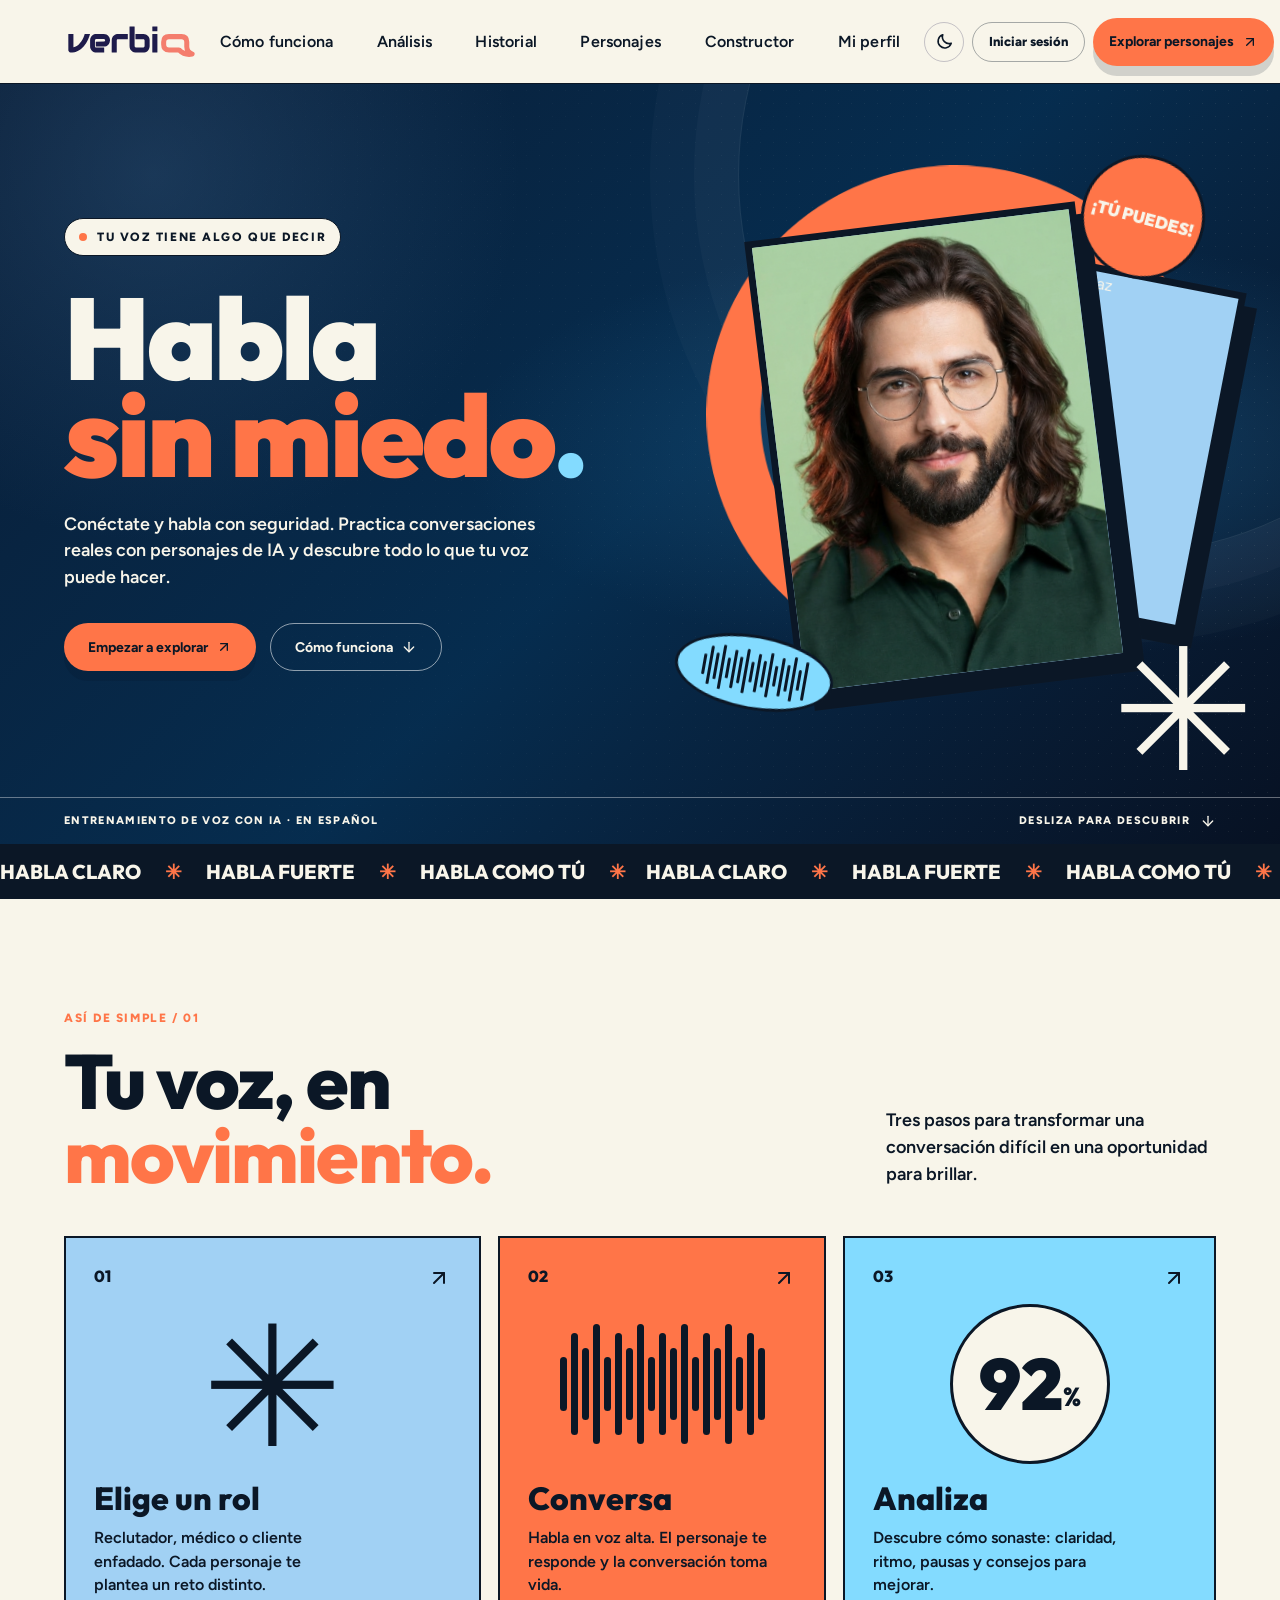
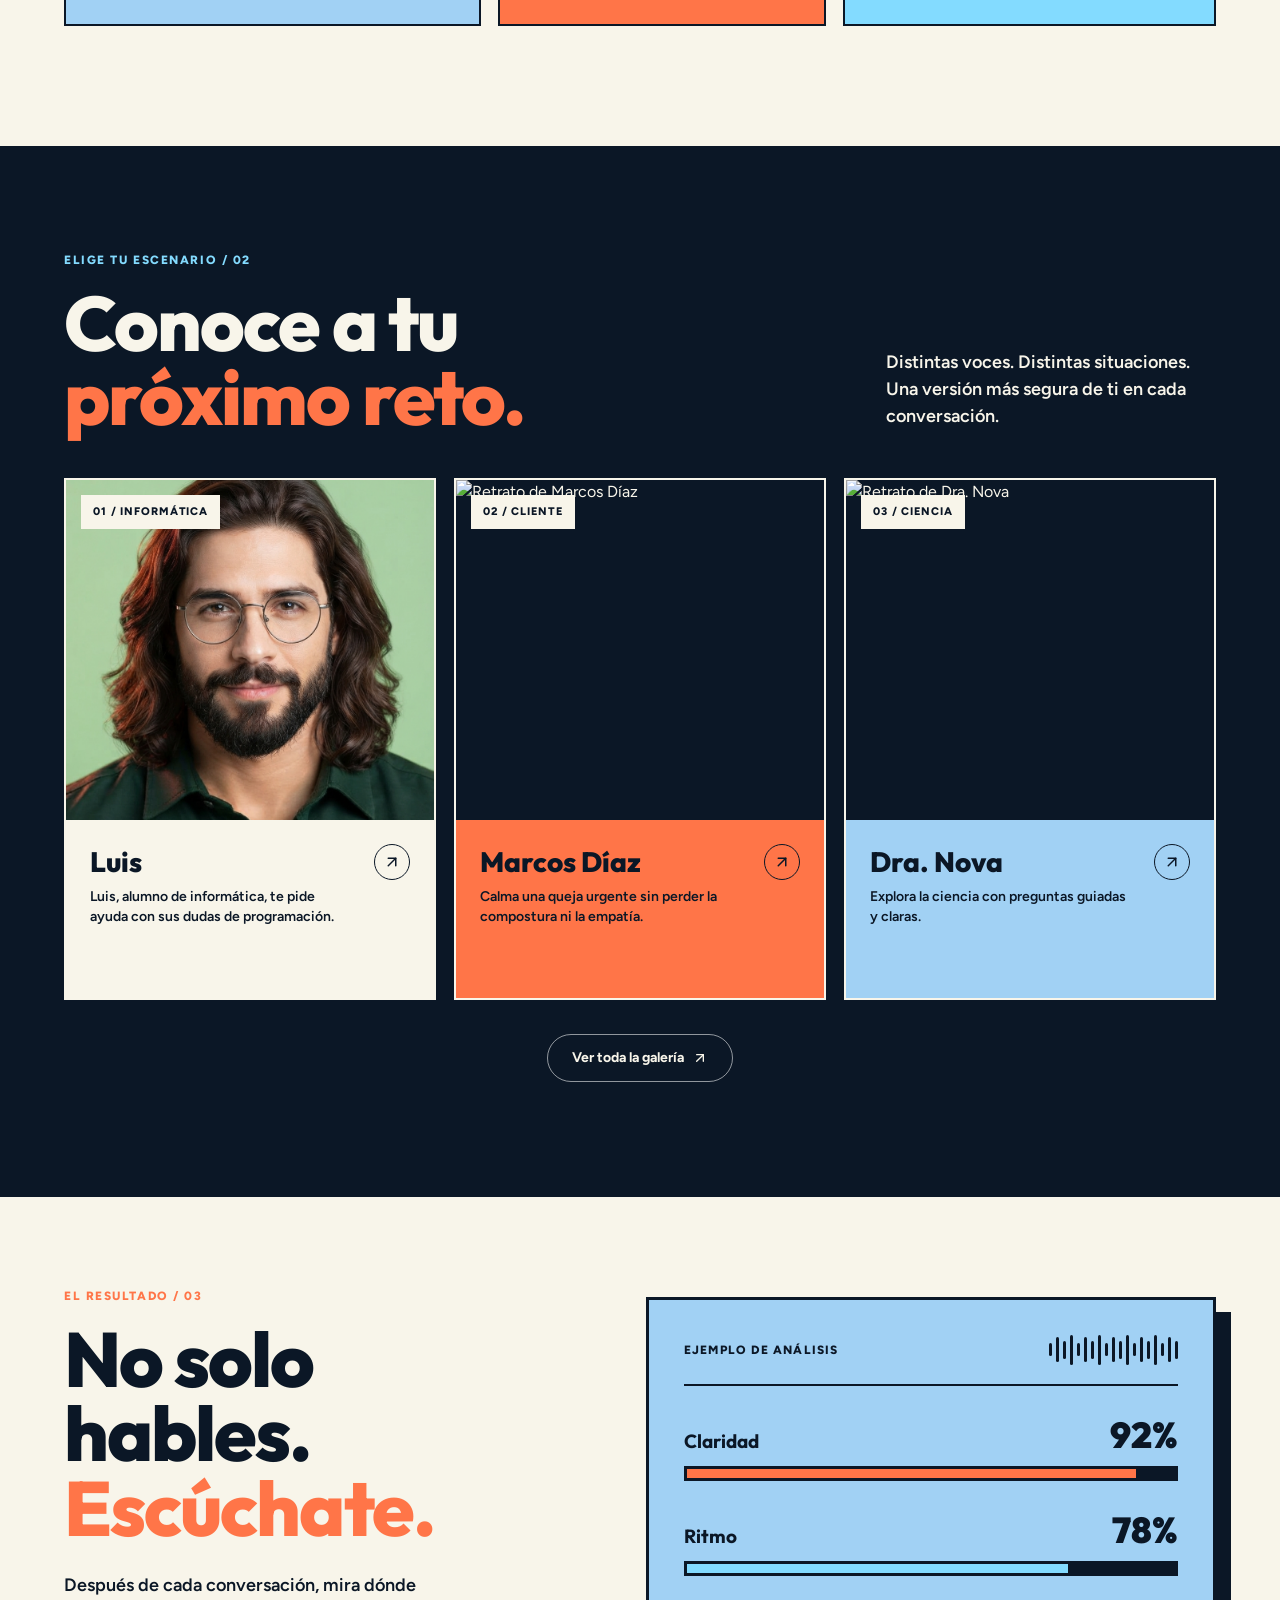
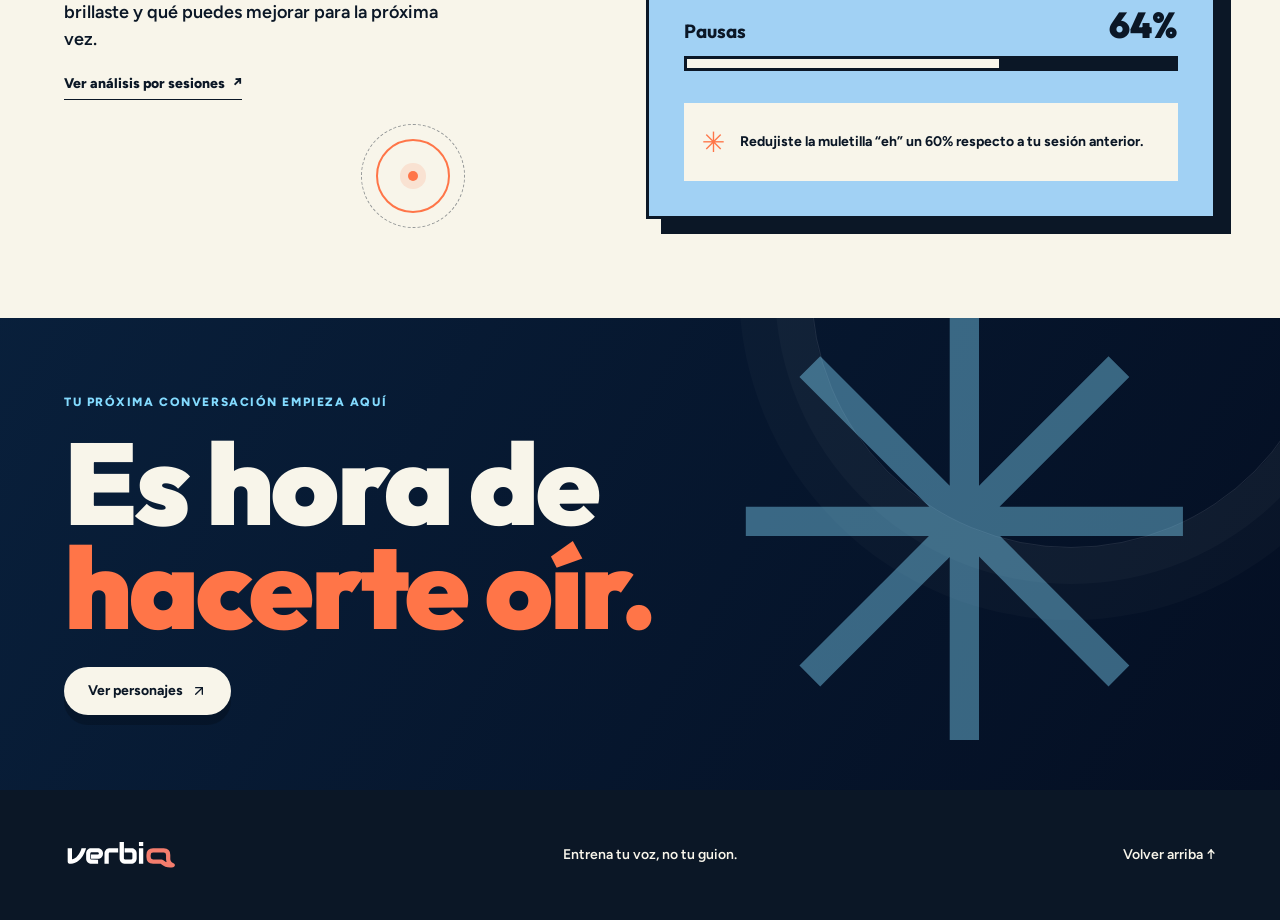
==== index.html @ a47bd015 "Add files via upload" ====
<!DOCTYPE html>
<html lang="es">
<head>
  <meta charset="UTF-8" />
  <meta name="viewport" content="width=device-width, initial-scale=1.0" />
  <title>VerbIA — Entrena tu voz con confianza</title>
  <meta name="description" content="Practica conversaciones con personajes de IA en español y descubre cómo mejorar tu claridad, ritmo y pausas." />
  <meta property="og:title" content="VerbIA — Entrena tu voz con confianza" />
  <meta property="og:description" content="Practica conversaciones con personajes de IA en español y descubre cómo mejorar tu claridad, ritmo y pausas." />
  <meta property="og:type" content="website" />
  <meta name="twitter:card" content="summary_large_image" />

  <link rel="preconnect" href="https://fonts.googleapis.com" />
  <link rel="preconnect" href="https://fonts.gstatic.com" crossorigin />
  <link href="https://fonts.googleapis.com/css2?family=Outfit:wght@700;800;900&family=Figtree:wght@400;600;700;800&display=swap" rel="stylesheet" />
  <link rel="stylesheet" href="css/verbia.css" />
  <link rel="stylesheet" href="css/theme.css" />
  <link rel="stylesheet" href="css/home-auth.css" />
  <script src="js/navigation.js" defer></script>
  <script src="js/theme.js" defer></script>
  <script src="js/home-auth.js" defer></script>
</head>
<body>
  <div class="site-shell">
    <!-- casilla del menú móvil: debe ir antes de la cabecera -->
    <input type="checkbox" id="nav-toggle" class="nav-toggle" aria-controls="site-nav" aria-expanded="false" />

    <header class="site-header">
      <a class="wordmark" href="#inicio" aria-label="Verbai, ir al inicio">
        <img class="brand-logo" src="static/img/verbai-logo-final.svg" alt="Verbai" />
      </a>

      <nav class="site-nav" id="site-nav" aria-label="Navegación principal">
        <a href="#flujo">Cómo funciona</a>
        <a href="analisis.html">Análisis</a>
        <a href="historial.html">Historial</a>
        <a href="personajes.html">Personajes</a>
        <a href="constructor.html">Constructor</a>
        <a href="perfil.html">Mi perfil</a>
      </nav>

      <div class="header-actions">
        <button class="theme-toggle" type="button" data-theme-toggle aria-label="Activar modo oscuro" title="Activar modo oscuro">
          <svg viewBox="0 0 24 24" fill="none" stroke="currentColor" stroke-width="2" stroke-linecap="round" stroke-linejoin="round" aria-hidden="true"><path d="M20.5 14.2A8.5 8.5 0 0 1 9.8 3.5 8.5 8.5 0 1 0 20.5 14.2Z" /></svg>
        </button>
        <a class="home-account-link" href="/login" data-home-account>Iniciar sesión</a>
        <a class="btn btn-solid header-cta" href="personajes.html">Explorar personajes
          <svg viewBox="0 0 24 24" fill="none" stroke="currentColor" stroke-width="2" stroke-linecap="round" stroke-linejoin="round" aria-hidden="true"><path d="M7 7h10v10" /><path d="M7 17 17 7" /></svg>
        </a>
        <label class="icon-button" for="nav-toggle" aria-label="Abrir o cerrar el menú">
          <svg class="icon-menu" viewBox="0 0 24 24" fill="none" stroke="currentColor" stroke-width="2" stroke-linecap="round" aria-hidden="true"><path d="M4 6h16" /><path d="M4 12h16" /><path d="M4 18h16" /></svg>
          <svg class="icon-x" viewBox="0 0 24 24" fill="none" stroke="currentColor" stroke-width="2" stroke-linecap="round" aria-hidden="true"><path d="M18 6 6 18" /><path d="m6 6 12 12" /></svg>
        </label>
      </div>
    </header>

    <main>
      <!-- ============ BANNER ============ -->
      <section class="hero" id="inicio">
        <div class="hero-noise" aria-hidden="true"></div>
        <div class="hero-inner">
          <div class="hero-content">
            <div class="eyebrow hero-eyebrow"><span class="signal-dot"></span> TU VOZ TIENE ALGO QUE DECIR</div>
            <h1>Habla<br /><span>sin miedo</span><span class="hero-punctuation">.</span></h1>
            <p>Conéctate y habla con seguridad. Practica conversaciones reales con personajes de IA y descubre todo lo que tu voz puede hacer.</p>
            <div class="hero-buttons">
              <a class="btn btn-solid" href="personajes.html">Empezar a explorar
                <svg viewBox="0 0 24 24" fill="none" stroke="currentColor" stroke-width="2" stroke-linecap="round" stroke-linejoin="round" aria-hidden="true"><path d="M7 7h10v10" /><path d="M7 17 17 7" /></svg>
              </a>
              <a class="btn btn-outline hero-secondary" href="#flujo">Cómo funciona
                <svg viewBox="0 0 24 24" fill="none" stroke="currentColor" stroke-width="2" stroke-linecap="round" stroke-linejoin="round" aria-hidden="true"><path d="M12 5v14" /><path d="m19 12-7 7-7-7" /></svg>
              </a>
            </div>
          </div>

          <div class="hero-visual" aria-label="Personajes con quienes puedes practicar">
            <div class="hero-halo" aria-hidden="true"></div>
            <div class="hero-photo hero-photo-back"><img src="imagenes/marcos.jpg" alt="Marcos Díaz" /></div>
            <div class="hero-photo hero-photo-main"><img src="Imagenes/Luis.jpg" alt="Luis, alumno de informática" /></div>
            <div class="hero-sticker hero-sticker-top" aria-hidden="true">¡TÚ PUEDES!</div>
            <div class="hero-sticker hero-sticker-bottom" aria-hidden="true">
              <div class="sound-wave"><span></span><span></span><span></span><span></span><span></span><span></span><span></span><span></span><span></span><span></span><span></span><span></span><span></span><span></span><span></span><span></span><span></span><span></span></div>
            </div>
            <span class="hero-asterisk" aria-hidden="true">✳</span>
          </div>
        </div>

        <div class="hero-footer">
          <span>ENTRENAMIENTO DE VOZ CON IA · EN ESPAÑOL</span>
          <span>DESLIZA PARA DESCUBRIR
            <svg width="16" height="16" viewBox="0 0 24 24" fill="none" stroke="currentColor" stroke-width="2" stroke-linecap="round" stroke-linejoin="round" aria-hidden="true"><path d="M12 5v14" /><path d="m19 12-7 7-7-7" /></svg>
          </span>
        </div>
      </section>

      <!-- ============ CINTA ============ -->
      <div class="ticker" aria-hidden="true">
        <div class="ticker-track">
          <span>HABLA CLARO <b>✳</b> HABLA FUERTE <b>✳</b> HABLA COMO TÚ <b>✳</b> </span>
          <span>HABLA CLARO <b>✳</b> HABLA FUERTE <b>✳</b> HABLA COMO TÚ <b>✳</b> </span>
          <span>HABLA CLARO <b>✳</b> HABLA FUERTE <b>✳</b> HABLA COMO TÚ <b>✳</b> </span>
          <span>HABLA CLARO <b>✳</b> HABLA FUERTE <b>✳</b> HABLA COMO TÚ <b>✳</b> </span>
        </div>
      </div>

      <!-- ============ LOS TRES PASOS ============ -->
      <section id="flujo" class="section-wrap flow-section">
        <div class="section-heading">
          <div>
            <p class="eyebrow">ASÍ DE SIMPLE / 01</p>
            <h2>Tu voz, en<br /><em>movimiento.</em></h2>
          </div>
          <p class="section-intro">Tres pasos para transformar una conversación difícil en una oportunidad para brillar.</p>
        </div>

        <div class="flow-grid">
          <article class="flow-item flow-one">
            <span class="flow-number">01</span>
            <div class="flow-object flow-object-one" aria-hidden="true">✳</div>
            <div>
              <h3>Elige un rol</h3>
              <p>Reclutador, médico o cliente enfadado. Cada personaje te plantea un reto distinto.</p>
            </div>
            <svg class="flow-arrow" width="24" height="24" viewBox="0 0 24 24" fill="none" stroke="currentColor" stroke-width="2" stroke-linecap="round" stroke-linejoin="round" aria-hidden="true"><path d="M7 7h10v10" /><path d="M7 17 17 7" /></svg>
          </article>

          <article class="flow-item flow-two">
            <span class="flow-number">02</span>
            <div class="sound-wave flow-wave" aria-hidden="true"><span></span><span></span><span></span><span></span><span></span><span></span><span></span><span></span><span></span><span></span><span></span><span></span><span></span><span></span><span></span><span></span><span></span><span></span><span></span></div>
            <div>
              <h3>Conversa</h3>
              <p>Habla en voz alta. El personaje te responde y la conversación toma vida.</p>
            </div>
            <svg class="flow-arrow" width="24" height="24" viewBox="0 0 24 24" fill="none" stroke="currentColor" stroke-width="2" stroke-linecap="round" stroke-linejoin="round" aria-hidden="true"><path d="M7 7h10v10" /><path d="M7 17 17 7" /></svg>
          </article>

          <article class="flow-item flow-three">
            <span class="flow-number">03</span>
            <div class="flow-object flow-object-three" aria-hidden="true"><span>92</span><small>%</small></div>
            <div>
              <h3>Analiza</h3>
              <p>Descubre cómo sonaste: claridad, ritmo, pausas y consejos para mejorar.</p>
            </div>
            <svg class="flow-arrow" width="24" height="24" viewBox="0 0 24 24" fill="none" stroke="currentColor" stroke-width="2" stroke-linecap="round" stroke-linejoin="round" aria-hidden="true"><path d="M7 7h10v10" /><path d="M7 17 17 7" /></svg>
          </article>
        </div>
      </section>

      <!-- ============ PERSONAJES ============ -->
      <section id="personajes" class="characters-section">
        <div class="section-wrap">
          <div class="section-heading characters-heading">
            <div>
              <p class="eyebrow">ELIGE TU ESCENARIO / 02</p>
              <h2>Conoce a tu<br /><em>próximo reto.</em></h2>
            </div>
            <p class="section-intro">Distintas voces. Distintas situaciones. Una versión más segura de ti en cada conversación.</p>
          </div>

          <div class="character-grid">
            <a class="character-card character-luis" href="personajes.html#luis" aria-label="Ver a Luis, alumno de informática, en la galería">
              <div class="character-image">
                <img src="Imagenes/Luis.jpg" alt="Retrato de Luis" loading="lazy" />
                <span class="character-index">01 / INFORMÁTICA</span>
              </div>
              <div class="character-info">
                <div>
                  <h3>Luis</h3>
                  <p>Luis, alumno de informática, te pide ayuda con sus dudas de programación.</p>
                </div>
                <span class="character-arrow" aria-hidden="true">
                  <svg width="18" height="18" viewBox="0 0 24 24" fill="none" stroke="currentColor" stroke-width="2" stroke-linecap="round" stroke-linejoin="round"><path d="M7 7h10v10" /><path d="M7 17 17 7" /></svg>
                </span>
              </div>
            </a>

            <a class="character-card character-marcos" href="personajes.html#marcos" aria-label="Ver a Marcos Díaz en la galería">
              <div class="character-image">
                <img src="imagenes/marcos.jpg" alt="Retrato de Marcos Díaz" loading="lazy" />
                <span class="character-index">02 / CLIENTE</span>
              </div>
              <div class="character-info">
                <div>
                  <h3>Marcos Díaz</h3>
                  <p>Calma una queja urgente sin perder la compostura ni la empatía.</p>
                </div>
                <span class="character-arrow" aria-hidden="true">
                  <svg width="18" height="18" viewBox="0 0 24 24" fill="none" stroke="currentColor" stroke-width="2" stroke-linecap="round" stroke-linejoin="round"><path d="M7 7h10v10" /><path d="M7 17 17 7" /></svg>
                </span>
              </div>
            </a>

            <a class="character-card character-nova" href="personajes.html#nova" aria-label="Ver a Dra. Nova en la galería">
              <div class="character-image">
                <img src="imagenes/nova.jpg" alt="Retrato de Dra. Nova" loading="lazy" />
                <span class="character-index">03 / CIENCIA</span>
              </div>
              <div class="character-info">
                <div>
                  <h3>Dra. Nova</h3>
                  <p>Explora la ciencia con preguntas guiadas y claras.</p>
                </div>
                <span class="character-arrow" aria-hidden="true">
                  <svg width="18" height="18" viewBox="0 0 24 24" fill="none" stroke="currentColor" stroke-width="2" stroke-linecap="round" stroke-linejoin="round"><path d="M7 7h10v10" /><path d="M7 17 17 7" /></svg>
                </span>
              </div>
            </a>
          </div>
          <div class="characters-gallery-cta">
            <a class="btn btn-outline" href="personajes.html">Ver toda la galería
              <svg viewBox="0 0 24 24" fill="none" stroke="currentColor" stroke-width="2" stroke-linecap="round" stroke-linejoin="round" aria-hidden="true"><path d="M7 7h10v10" /><path d="M7 17 17 7" /></svg>
            </a>
          </div>
        </div>
      </section>

      <!-- ============ ANÁLISIS ============ -->
      <section id="analisis" class="analysis-section section-wrap">
        <div class="analysis-copy">
          <p class="eyebrow">EL RESULTADO / 03</p>
          <h2>No solo hables.<br /><em>Escúchate.</em></h2>
          <p>Después de cada conversación, mira dónde brillaste y qué puedes mejorar para la próxima vez.</p>
          <a class="analysis-link" href="analisis.html">Ver análisis por sesiones <span aria-hidden="true">↗</span></a>
          <div class="analysis-flower" aria-hidden="true"></div>
        </div>

        <div class="analysis-display">
          <div class="analysis-top">
            <span>EJEMPLO DE ANÁLISIS</span>
            <div class="sound-wave" aria-hidden="true"><span></span><span></span><span></span><span></span><span></span><span></span><span></span><span></span><span></span><span></span><span></span><span></span><span></span><span></span><span></span><span></span><span></span><span></span><span></span></div>
          </div>

          <div class="metrics">
            <div class="metric">
              <div class="metric-label"><span>Claridad</span><strong>92%</strong></div>
              <div class="metric-track"><span class="metric-fill metric-clarity"></span></div>
            </div>
            <div class="metric">
              <div class="metric-label"><span>Ritmo</span><strong>78%</strong></div>
              <div class="metric-track"><span class="metric-fill metric-rhythm"></span></div>
            </div>
            <div class="metric">
              <div class="metric-label"><span>Pausas</span><strong>64%</strong></div>
              <div class="metric-track"><span class="metric-fill metric-pauses"></span></div>
            </div>
          </div>

          <div class="analysis-tip"><span>✳</span><p>Redujiste la muletilla “eh” un 60% respecto a tu sesión anterior.</p></div>
        </div>
      </section>

      <!-- ============ CIERRE ============ -->
      <section class="end-section home-end-section">
        <div class="end-inner">
          <div class="eyebrow">TU PRÓXIMA CONVERSACIÓN EMPIEZA AQUÍ</div>
          <h2>Es hora de<br /><em>hacerte oír.</em></h2>
          <a class="btn btn-dark" href="personajes.html">Ver personajes
            <svg viewBox="0 0 24 24" fill="none" stroke="currentColor" stroke-width="2" stroke-linecap="round" stroke-linejoin="round" aria-hidden="true"><path d="M7 7h10v10" /><path d="M7 17 17 7" /></svg>
          </a>
          <div class="end-sun" aria-hidden="true">✳</div>
        </div>
      </section>
    </main>

    <footer class="site-footer">
      <a class="wordmark" href="#inicio" aria-label="Verbai, ir al inicio"><img class="brand-logo" data-dark-background src="static/img/verbai-logo-dark.svg" alt="Verbai" /></a>
      <span>Entrena tu voz, no tu guion.</span>
      <a href="#inicio">Volver arriba ↑</a>
    </footer>
  </div>
</body>
</html>
---- css/verbia.css ----
/* ============================================================
   VerbIA — hoja de estilos independiente
   Paleta: azul marino, coral, azul claro y papel
   Tipografías: Outfit (títulos) + Figtree (texto)
   ============================================================ */

/* ---------- 0. Base ---------- */
*,
*::before,
*::after { box-sizing: border-box; }

* { margin: 0; padding: 0; }

html {
  scroll-behavior: smooth;
  -webkit-text-size-adjust: 100%;
}

body {
  font-family: "Figtree", system-ui, sans-serif;
  line-height: 1.5;
  -webkit-font-smoothing: antialiased;
  /* Evita el rebote horizontal en movil sin bloquear el vertical */
  overflow-x: hidden;
}

img,
svg {
  display: block;
  max-width: 100%;
}

a {
  color: inherit;
  text-decoration: none;
}

button,
input { font: inherit; }

/* Solo elementos interactivos deben mostrar el desplegue del menu.
   Las animaciones decorativas usan `contain` para no recortarse. */
button,
a,
[role="button"],
summary { -webkit-tap-highlight-color: transparent; }

/* ---------- 1. Fichas de color ---------- */
:root {
  --paper: oklch(0.97 0.015 95);   /* crema  */
  --ink: oklch(0.2 0.035 255);     /* azul marino */
  --coral: oklch(0.72 0.18 38);    /* naranja*/
  --lime: oklch(0.86 0.12 240);    /* azul claro */
  --mint: oklch(0.84 0.07 240);    /* azul pálido */
  --font-display: "Outfit", sans-serif;
  --font-sans: "Figtree", sans-serif;
  --shadow-studio: 0 10px 0 oklch(0.2 0.035 255 / 0.16);
}

::selection { background: var(--lime); color: var(--ink); }

/* `overflow: clip` recortaba las animaciones decorativas que sobresalen
   (halo, orbitas, stickers). Se limita el recorte al eje X y se deja
   que el eje Y respire para que las animaciones se vean completas. */
.site-shell {
  overflow-x: hidden;
  background: var(--paper);
  color: var(--ink);
}

/* ---------- 2. Botones ---------- */
.btn {
  display: inline-flex;
  align-items: center;
  justify-content: center;
  gap: 8px;
  white-space: nowrap;
  height: 48px;
  padding: 0 24px;
  border: 0;
  border-radius: 999px;
  font-size: 14px;
  font-weight: 700;
  cursor: pointer;
  transition: all .3s ease;
}

.btn svg { width: 16px; height: 16px; flex-shrink: 0; }

.btn-solid {
  background: var(--coral);
  color: var(--ink);
  box-shadow: var(--shadow-studio);
}

.btn-solid:hover {
  background: oklch(0.72 0.18 38 / .85);
  transform: translateY(-4px);
}

.btn-solid:active { transform: translateY(0); }

.btn-outline {
  background: transparent;
  color: var(--ink);
  border: 1px solid oklch(0.2 0.035 255 / .3);
}

.btn-outline:hover {
  background: var(--ink);
  color: var(--paper);
}

.btn-dark { background: var(--ink); color: var(--paper); }
.btn-dark:hover { background: oklch(0.2 0.035 255 / .85); }

.icon-button {
  display: none;
  align-items: center;
  justify-content: center;
  width: 40px;
  height: 40px;
  border: 0;
  background: transparent;
  color: var(--ink);
  cursor: pointer;
}

/* ---------- 3. Cabecera ---------- */
.site-header {
  height: 84px;
  padding: 0 max(5vw, 24px);
  display: flex;
  align-items: center;
  justify-content: space-between;
  gap: 24px;
  background: var(--paper);
  position: relative;
  z-index: 20;
  border-bottom: 1px solid var(--ink);
}

.wordmark {
  display: inline-flex;
  align-items: center;
  flex-shrink: 0;
  font: 900 30px/1 var(--font-display);
}

.wordmark > span:not(.wordmark-symbol) { color: var(--coral); }
.wordmark-period { margin-left: 1px; }

.wordmark-symbol {
  display: flex;
  align-items: center;
  justify-content: center;
  gap: 3px;
  height: 32px;
  margin-right: 11px;
  transform: rotate(-23deg);
}

.wordmark-symbol span {
  width: 4px;
  background: var(--coral);
  border-radius: 5px;
  animation: wave 1s ease-in-out infinite alternate;
}

.wordmark-symbol span:nth-child(1),
.wordmark-symbol span:nth-child(4) { height: 13px; }
.wordmark-symbol span:nth-child(2) { height: 27px; animation-delay: -.3s; }
.wordmark-symbol span:nth-child(3) { height: 20px; animation-delay: -.6s; }

.site-nav {
  display: flex;
  /* Separación amplia entre elementos: da aire y evita
     que los enlaces se lean como un bloque compacto. */
  gap: clamp(26px, 3.4vw, 52px);
  align-items: center;
  margin-left: auto;
  margin-right: auto;
}

.site-nav a {
  font-weight: 600;
  font-size: 16px;
  letter-spacing: .01em;
  white-space: nowrap;
  transition: color .2s;
}

.site-nav a:hover { color: var(--coral); }

.header-actions {
  display: flex;
  align-items: center;
  gap: 8px;
}

/* menú móvil: casilla oculta + etiqueta (sin JavaScript) */
.nav-toggle {
  position: absolute;
  opacity: 0;
  pointer-events: none;
}

/* ---------- 4. Banner / portada ---------- */
.hero {
  background:
    radial-gradient(ellipse at 78% 48%, oklch(0.42 0.09 245 / 0.68), transparent 38%),
    radial-gradient(circle at 12% 12%, oklch(0.48 0.08 250 / 0.36), transparent 28%),
    linear-gradient(135deg, oklch(0.23 0.055 255) 0%, oklch(0.29 0.075 250) 52%, oklch(0.18 0.04 260) 100%);
  color: var(--paper);
  min-height: min(760px, calc(100svh - 84px));
  position: relative;
  display: flex;
  flex-direction: column;
  isolation: isolate;
  overflow: hidden;
}

.hero::before {
  content: "";
  position: absolute;
  z-index: 0;
  width: min(62vw, 760px);
  aspect-ratio: 1;
  top: -38%;
  right: -17%;
  border: 1px solid oklch(1 0 0 / 0.09);
  border-radius: 50%;
  box-shadow:
    0 0 0 44px oklch(1 0 0 / 0.025),
    0 0 0 88px oklch(1 0 0 / 0.02);
  pointer-events: none;
}

.hero-noise {
  position: absolute;
  inset: 0;
  z-index: 1;
  opacity: .08;
  pointer-events: none;
  background-image: radial-gradient(var(--paper) .65px, transparent .65px);
  background-size: 13px 13px;
  mask-image: linear-gradient(90deg, transparent 5%, black 100%);
}

.hero-inner {
  width: min(1400px, 100%);
  margin: auto;
  padding: 48px max(5vw, 24px) 40px;
  display: grid;
  grid-template-columns: minmax(0, 1.05fr) minmax(0, .95fr);
  align-items: center;
  gap: 10px;
  position: relative;
  z-index: 2;
  flex: 1;
}

.hero-content { position: relative; z-index: 5; animation: entrance .7s both; }

.eyebrow {
  font-weight: 800;
  font-size: 12px;
  letter-spacing: .13em;
}

.hero-eyebrow {
  display: inline-flex;
  gap: 10px;
  align-items: center;
  border: 1.5px solid var(--ink);
  border-radius: 999px;
  padding: 9px 14px;
  background: var(--paper);
  color: var(--ink);
}

.signal-dot {
  width: 8px;
  height: 8px;
  border-radius: 50%;
  background: var(--coral);
  animation: blink 1.4s infinite;
}

.hero h1 {
  font: 900 clamp(80px, 9vw, 150px)/.84 var(--font-display);
  letter-spacing: -.025em;
  margin: 34px 0 27px;
  position: relative;
  white-space: nowrap;
  color: var(--paper);
}

.hero h1 > span:not(.hero-punctuation) { color: var(--coral); }
.hero-punctuation { color: var(--lime); }

.hero-content > p {
  font-size: clamp(17px, 1.4vw, 20px);
  line-height: 1.5;
  max-width: 480px;
  font-weight: 600;
}

.hero-buttons {
  display: flex;
  flex-wrap: wrap;
  gap: 14px;
  margin-top: 32px;
}

.hero-secondary { border-color: var(--ink); }
.hero .hero-secondary {
  color: var(--paper);
  border-color: oklch(1 0 0 / 0.55);
}
.hero .hero-secondary:hover { color: var(--ink); }

.hero-visual {
  height: min(590px, 52vw);
  min-height: 440px;
  position: relative;
  align-self: center;
}

.hero-halo {
  width: min(39vw, 510px);
  height: min(39vw, 510px);
  min-width: 360px;
  min-height: 360px;
  position: absolute;
  top: 45%;
  left: 52%;
  transform: translate(-50%, -50%);
  border: 54px solid var(--coral);
  border-radius: 50%;
  animation: halo-breathe 5s ease-in-out infinite;
}

.hero-photo {
  overflow: hidden;
  position: absolute;
  border: 7px solid var(--ink);
  box-shadow: 13px 13px 0 var(--ink);
  background: var(--mint);
}

.hero-photo img {
  display: block;
  width: 100%;
  height: 100%;
  object-fit: cover;
}

.hero-photo-main {
  width: clamp(245px, 26vw, 370px);
  height: clamp(320px, 36vw, 500px);
  left: 18%;
  top: 12%;
  transform: rotate(-7deg);
  animation: photo-float 5.5s ease-in-out infinite;
  z-index: 2;
}

.hero-photo-back {
  width: clamp(180px, 19vw, 270px);
  height: clamp(230px, 27vw, 360px);
  right: 0%;
  top: 20%;
  transform: rotate(11deg);
  animation: photo-float-back 6s ease-in-out infinite;
  z-index: 1;
}

.hero-sticker {
  position: absolute;
  z-index: 3;
  display: grid;
  place-items: center;
}

.hero-sticker-top {
  width: 124px;
  height: 124px;
  right: 2%;
  top: 1%;
  background: var(--coral);
  border: 3px solid var(--ink);
  border-radius: 50%;
  font: 900 17px/1 var(--font-display);
  text-align: center;
  transform: rotate(15deg);
  animation: sticker-rock 5s ease-in-out infinite;
}

.hero-sticker-bottom {
  left: 0%;
  bottom: 5%;
  background: var(--lime);
  color: var(--ink);
  width: 160px;
  height: 75px;
  border: 3px solid var(--ink);
  border-radius: 50%;
  transform: rotate(10deg);
}

.hero-sticker-bottom .sound-wave {
  width: 100%;
  height: 45px;
  color: var(--ink);
  gap: 3px;
}

.hero-sticker-bottom .sound-wave span {
  width: 3px;
}

.hero-asterisk {
  font: 170px/1 var(--font-display);
  color: var(--paper);
  position: absolute;
  z-index: 2;
  right: -7%;
  bottom: -9%;
  animation: slow-spin 18s linear infinite;
}

/* barras de sonido */
.sound-wave {
  display: flex;
  align-items: center;
  justify-content: center;
  gap: 4px;
  height: 45px;
}

.sound-wave span {
  display: block;
  width: 4px;
  height: 12%;
  background: currentColor;
  border-radius: 5px;
  animation: wave 1s ease-in-out infinite alternate;
}

.sound-wave span:nth-child(4n + 1) { animation-delay: -.1s; height: 45%; }
.sound-wave span:nth-child(4n + 2) { animation-delay: -.5s; height: 85%; }
.sound-wave span:nth-child(4n + 3) { animation-delay: -.3s; height: 60%; }
.sound-wave span:nth-child(4n) { animation-delay: -.7s; height: 100%; }

.hero-footer {
  position: relative;
  z-index: 3;
  width: 100%;
  display: flex;
  justify-content: space-between;
  padding: 15px max(5vw, 24px);
  font-size: 11px;
  font-weight: 800;
  letter-spacing: .12em;
  border-top: 1px solid oklch(1 0 0 / 0.38);
}

.hero-footer span:last-child {
  display: flex;
  align-items: center;
  gap: 10px;
}

/* ---------- 5. Cinta deslizante ---------- */
.ticker {
  height: 55px;
  background: var(--ink);
  color: var(--paper);
  overflow: hidden;
  display: flex;
  align-items: center;
  font: 800 20px var(--font-display);
}

.ticker-track {
  display: flex;
  white-space: nowrap;
  width: max-content;
  animation: marquee 32s linear infinite;
}

.ticker-track span { flex-shrink: 0; }
.ticker b { color: var(--coral); padding: 0 20px; font-weight: inherit; }

/* ---------- 6. Secciones ---------- */
.section-wrap {
  width: min(1400px, 100%);
  margin: 0 auto;
  padding-left: max(5vw, 24px);
  padding-right: max(5vw, 24px);
}

.flow-section { padding-top: 110px; padding-bottom: 120px; }

.section-heading {
  display: flex;
  justify-content: space-between;
  align-items: end;
  gap: 40px;
  margin-bottom: 43px;
}

.section-heading .eyebrow,
.analysis-copy .eyebrow { color: var(--coral); margin-bottom: 17px; }

.section-heading h2,
.analysis-copy h2 {
  font: 800 clamp(52px, 6vw, 92px)/.97 var(--font-display);
  letter-spacing: -.025em;
}

.section-heading h2 em,
.analysis-copy h2 em,
.end-inner h2 em { color: var(--coral); font-style: normal; }

.section-intro {
  max-width: 330px;
  font-size: 18px;
  line-height: 1.5;
  font-weight: 600;
  padding-bottom: 5px;
}

/* ---------- 7. Los tres pasos ---------- */
.flow-grid {
  display: grid;
  grid-template-columns: 1.12fr .88fr 1fr;
  gap: 17px;
}

.flow-item {
  min-height: 390px;
  position: relative;
  overflow: hidden;
  border: 2px solid var(--ink);
  padding: 28px;
  display: flex;
  flex-direction: column;
  justify-content: space-between;
  transition: transform .3s, box-shadow .3s;
}

.flow-item:hover {
  transform: translateY(-8px);
  box-shadow: 9px 9px 0 var(--ink);
}

.flow-item h3 { font: 800 32px/1.1 var(--font-display); margin-bottom: 10px; }
.flow-item p { font-weight: 600; line-height: 1.45; max-width: 260px; }

.flow-one { background: var(--mint); }
.flow-two { background: var(--coral); }
.flow-three { background: var(--lime); }

.flow-number { font: 800 16px var(--font-display); }
.flow-arrow { position: absolute; top: 28px; right: 28px; }
.flow-object { align-self: center; font-family: var(--font-display); }
.flow-object-one {
  font-size: 168px;
  line-height: 1;
  transform-origin: center;
  animation: slow-spin 16s linear infinite;
}
.flow-wave { height: 120px; color: var(--ink); }
.flow-wave span { width: 7px; }
.flow-object-three {
  width: 160px;
  height: 160px;
  border-radius: 50%;
  background: var(--paper);
  border: 3px solid var(--ink);
  display: flex;
  align-items: center;
  justify-content: center;
  animation: halo-breathe 4s ease-in-out infinite;
}
.flow-object-three span { font-size: 72px; font-weight: 900; }
.flow-object-three small {
  align-self: center;
  font-size: 26px;
  font-weight: 800;
  margin-top: 26px;
}

/* ---------- 8. Personajes ---------- */
.characters-section {
  background: var(--ink);
  color: var(--paper);
  padding: 105px 0 115px;
}

.characters-heading .eyebrow { color: var(--lime); }
.characters-heading h2 em { color: var(--coral); }

.character-grid {
  display: grid;
  grid-template-columns: repeat(3, minmax(0, 1fr));
  gap: 18px;
  align-items: stretch;
}

.character-card {
  display: block;
  color: inherit;
  border: 2px solid var(--paper);
  transition: transform .3s, box-shadow .3s;
  min-width: 0;
}

.character-card:hover {
  transform: translateY(-9px) rotate(-1deg);
  box-shadow: 10px 10px 0 var(--character-accent, var(--coral));
}

.character-luis { --character-accent: oklch(0.65 0.16 38); }
.character-marcos { --character-accent: oklch(0.58 0.21 25); }
.character-nova { --character-accent: oklch(0.54 0.15 220); }

.character-image {
  height: 340px;
  overflow: hidden;
  position: relative;
}

.character-image img {
  width: 100%;
  height: 100%;
  object-fit: cover;
  object-position: center 25%;
  transition: transform .5s;
}

.character-card:hover img { transform: scale(1.05); }

.character-index {
  position: absolute;
  top: 15px;
  left: 15px;
  padding: 9px 12px;
  background: var(--paper);
  color: var(--ink);
  font-size: 11px;
  font-weight: 800;
  letter-spacing: .08em;
}

.character-info {
  padding: 24px;
  min-height: 178px;
  display: flex;
  justify-content: space-between;
  align-items: start;
  gap: 10px;
  background: var(--paper);
  color: var(--ink);
}

.character-info h3 { font: 800 28px var(--font-display); margin-bottom: 8px; }
.character-info p {
  font-size: 14px;
  font-weight: 600;
  line-height: 1.45;
  max-width: 260px;
}

.character-arrow {
  flex: 0 0 36px;
  height: 36px;
  display: grid;
  place-items: center;
  border: 1.5px solid var(--ink);
  border-radius: 50%;
}

.character-marcos .character-info { background: var(--coral); }
.character-nova .character-info { background: var(--mint); }

.characters-gallery-cta { display: flex; justify-content: center; margin-top: 34px; }
.characters-gallery-cta .btn { color: var(--paper); border-color: oklch(1 0 0 / .55); }
.characters-gallery-cta .btn:hover { color: var(--ink); }

/* ---------- 9. Panel de análisis ---------- */
.analysis-section {
  display: grid;
  grid-template-columns: .9fr 1.1fr;
  gap: 10%;
  align-items: center;
  min-height: 680px;
  padding-top: 90px;
  padding-bottom: 90px;
}

.analysis-copy { position: relative; }

.analysis-copy > p:not(.eyebrow) {
  margin-top: 27px;
  max-width: 410px;
  font-weight: 600;
  font-size: 18px;
  line-height: 1.5;
}

.analysis-link {
  display: inline-flex;
  align-items: center;
  gap: 8px;
  margin-top: 20px;
  padding-bottom: 5px;
  border-bottom: 1.5px solid var(--ink);
  font-size: 14px;
  font-weight: 800;
  transition: color .2s, border-color .2s;
}
.analysis-link:hover { color: oklch(0.48 0.13 250); border-color: oklch(0.48 0.13 250); }

.analysis-flower {
  width: 104px;
  height: 104px;
  margin: 24px 14% 0 auto;
  border: 1.5px dashed oklch(0.2 0.035 255 / .42);
  border-radius: 50%;
  position: relative;
  animation: slow-spin 40s linear infinite;
}

.analysis-flower::before {
  content: "";
  position: absolute;
  inset: 14px;
  border: 2px solid var(--coral);
  border-radius: 50%;
}

.analysis-flower::after {
  content: "";
  position: absolute;
  width: 10px;
  height: 10px;
  top: 50%;
  left: 50%;
  transform: translate(-50%, -50%);
  border-radius: 50%;
  background: var(--coral);
  box-shadow: 0 0 0 8px oklch(0.72 0.18 38 / .15);
}

.analysis-display {
  background: var(--mint);
  padding: 35px;
  border: 3px solid var(--ink);
  box-shadow: 15px 15px 0 var(--ink);
  position: relative;
  z-index: 1;
}

.analysis-top {
  display: flex;
  justify-content: space-between;
  align-items: center;
  font-size: 12px;
  font-weight: 800;
  letter-spacing: .1em;
  border-bottom: 2px solid var(--ink);
  padding-bottom: 19px;
}

.analysis-top .sound-wave { height: 30px; }
.analysis-top .sound-wave span { width: 3px; }

.metrics { padding-top: 26px; }
.metric + .metric { margin-top: 26px; }

.metric-label {
  display: flex;
  justify-content: space-between;
  align-items: baseline;
  font: 700 19px var(--font-display);
  margin-bottom: 9px;
}

.metric-label strong { font: 900 36px var(--font-display); }

.metric-track {
  background: var(--ink);
  height: 15px;
  padding: 3px;
}

.metric-fill {
  display: block;
  background: var(--coral);
  height: 100%;
  transform-origin: left;
  animation: grow-bar 1.3s both;
}

.metric-clarity { width: 92%; }
.metric-rhythm { width: 78%; animation-delay: .15s; background: var(--lime); }
.metric-pauses { width: 64%; animation-delay: .3s; background: var(--paper); }

.analysis-tip {
  display: flex;
  gap: 15px;
  align-items: center;
  background: var(--paper);
  padding: 18px;
  margin-top: 32px;
  font-weight: 700;
  font-size: 14px;
}

.analysis-tip span { color: var(--coral); font-size: 28px; }

/* ---------- 10. Cierre y pie ---------- */
.end-section { background: var(--coral); overflow: hidden; }

.home-end-section {
  position: relative;
  background: linear-gradient(120deg, oklch(0.24 0.06 255), oklch(0.17 0.045 260));
  color: var(--paper);
}

.home-end-section::before {
  content: "";
  position: absolute;
  z-index: 0;
  width: 520px;
  height: 520px;
  top: -290px;
  right: -4%;
  border: 1px solid oklch(1 0 0 / 0.1);
  border-radius: 50%;
  box-shadow: 0 0 0 36px oklch(1 0 0 / 0.025), 0 0 0 72px oklch(1 0 0 / 0.02);
}

.end-inner {
  width: min(1400px, 100%);
  min-height: 460px;
  padding: 75px max(5vw, 24px);
  margin: auto;
  position: relative;
  z-index: 1;
  display: flex;
  flex-direction: column;
  align-items: flex-start;
  justify-content: center;
}

.end-inner h2 {
  position: relative;
  z-index: 2;
  font: 900 clamp(66px, 9vw, 130px)/.9 var(--font-display);
  letter-spacing: -.025em;
  margin: 20px 0 28px;
}

.end-inner h2 em { color: var(--paper); }
.end-inner .eyebrow { position: relative; z-index: 2; }
.end-inner .btn { position: relative; z-index: 2; }

.home-end-section .end-inner h2 em { color: var(--coral); }
.home-end-section .end-inner .eyebrow { color: var(--lime); }
.home-end-section .end-sun { opacity: .42; }
.home-end-section .btn-dark {
  background: var(--paper);
  color: var(--ink);
  box-shadow: 0 10px 0 oklch(0 0 0 / 0.2);
}
.home-end-section .btn-dark:hover { background: var(--lime); }

.end-sun {
  position: absolute;
  z-index: 0;
  right: 5%;
  top: -100px;
  font: 600px/1 var(--font-display);
  color: var(--lime);
  animation: slow-spin 24s linear infinite;
}

.site-footer {
  background: var(--ink);
  color: var(--paper);
  min-height: 130px;
  padding: 30px max(5vw, 24px);
  display: flex;
  align-items: center;
  justify-content: space-between;
  gap: 20px;
  font-size: 14px;
  font-weight: 600;
}

.site-footer .wordmark { font-size: 28px; }
.site-footer > a:last-child:hover { color: var(--lime); }

/* ---------- 11. Animaciones ---------- */
@keyframes wave { from { transform: scaleY(.38); } to { transform: scaleY(1); } }
@keyframes blink { 50% { opacity: .25; } }
@keyframes entrance {
  from { opacity: 0; transform: translateY(25px); }
  to { opacity: 1; transform: translateY(0); }
}
@keyframes photo-float {
  0%, 100% { transform: translateY(0) rotate(-7deg); }
  50% { transform: translateY(-16px) rotate(-4deg); }
}
@keyframes photo-float-back {
  0%, 100% { transform: translateY(0) rotate(11deg); }
  50% { transform: translateY(12px) rotate(8deg); }
}
@keyframes halo-breathe {
  0%, 100% { transform: translate(-50%, -50%) scale(1); }
  50% { transform: translate(-50%, -50%) scale(1.05); }
}
@keyframes sticker-rock {
  0%, 100% { transform: rotate(15deg); }
  50% { transform: rotate(25deg); }
}
@keyframes slow-spin { to { transform: rotate(360deg); } }
@keyframes marquee { to { transform: translateX(-50%); } }
@keyframes grow-bar { from { transform: scaleX(0); } to { transform: scaleX(1); } }

/* ---------- 12. Adaptable ---------- */
@media (max-width: 1050px) {
  .hero h1 { font-size: clamp(68px, 9vw, 100px); }
  .hero-visual { min-height: 390px; }
  .hero-photo-main { left: 5%; }
  .hero-sticker-top { right: -5%; }
  .character-image { height: 290px; }
}

@media (max-width: 760px) {
  .site-header { height: 70px; }
  .wordmark { font-size: 26px; }
  .header-cta { display: none; }
  .icon-button { display: inline-flex; }
  .icon-x { display: none; }
  .nav-toggle:checked ~ .site-header .icon-menu { display: none; }
  .nav-toggle:checked ~ .site-header .icon-x { display: block; }
  .site-nav {
    display: none;
    position: absolute;
    top: 70px;
    left: 0;
    right: 0;
    padding: 18px 24px 25px;
    margin: 0;
    flex-direction: column;
    align-items: stretch;
    gap: 0;
    background: var(--paper);
    border-bottom: 2px solid var(--ink);
    z-index: 30;
    max-height: calc(100svh - 70px);
    overflow-y: auto;
    -webkit-overflow-scrolling: touch;
  }
  /* `:checked` abre el menú; `.is-open` es la clase que aplica
     js/navigation.js. Se soportan ambas para que el menú funcione
     incluso si el JavaScript no llega a cargar. */
  .nav-toggle:checked ~ .site-header .site-nav,
  .site-nav.is-open { display: flex; }
  .site-nav a {
    padding: 13px 0;
    font-size: 18px;
    /* 44px de alto tactil por enlace */
    min-height: var(--touch-target, 44px);
    display: flex;
    align-items: center;
  }

  .hero { min-height: 0; }
  .hero::before {
    width: 100vw;
    top: 62%;
    right: -45%;
    opacity: .65;
  }
  .hero-inner {
    grid-template-columns: 1fr;
    padding-top: 45px;
    padding-bottom: 10px;
  }
  .hero h1 { font-size: clamp(62px, 14vw, 105px); margin: 29px 0 22px; }
  .hero-content > p { font-size: 16px; }
  .hero-buttons { margin-top: 25px; }
  .hero-visual {
    width: min(100%, 480px);
    height: 450px;
    min-height: 0;
    margin: 15px auto 0;
  }
  .hero-halo {
    min-width: 320px;
    min-height: 320px;
    width: 78%;
    height: 78%;
    border-width: 45px;
  }
  .hero-photo-main { width: 240px; height: 330px; left: 11%; top: 10%; }
  .hero-photo-back { width: 180px; height: 265px; right: 5%; top: 18%; }
  .hero-sticker-top { width: 100px; height: 100px; font-size: 14px; right: 4%; }
  .hero-sticker-bottom { left: 0; bottom: 0; }
  .hero-asterisk { font-size: 120px; right: 0; bottom: 0; }
  .hero-footer { font-size: 9px; }
  .hero-footer span:last-child { display: none; }

  .flow-section { padding-top: 80px; padding-bottom: 85px; }
  .section-heading { display: block; margin-bottom: 30px; }
  .section-intro { margin-top: 20px; font-size: 16px; }
  .flow-grid { grid-template-columns: 1fr; }
  .flow-item { min-height: 310px; }

  .characters-section { padding: 80px 0; }
  .character-grid { grid-template-columns: 1fr; }
  .character-image { height: 360px; }
  .character-info { min-height: 150px; }

  .analysis-section {
    grid-template-columns: 1fr;
    gap: 50px;
    min-height: 0;
    padding-top: 85px;
    padding-bottom: 100px;
  }
  .analysis-flower { display: none; }
  .end-inner { min-height: 400px; }
  .end-sun { font-size: 400px; top: 20%; right: -150px; }
  .site-footer { flex-wrap: wrap; }
}

@media (min-width: 761px) and (max-width: 940px) {
  .site-header { gap: 14px; padding-inline: 24px; }
  .brand-logo { width: 112px; }
  /* En tableta se reduce el hueco, no la letra: mantener 14px
     conserva la legibilidad sin que el menú se desborde. */
  .site-nav { gap: clamp(12px, 1.6vw, 20px); }
  .site-nav a { font-size: 14px; }
  .header-cta { display: none; }
}

@media (max-width: 420px) {
  .site-header { gap: 10px; padding-inline: 16px; }
  .site-header .brand-logo { width: 96px; }
  .header-actions { gap: 6px; }
  .header-actions .theme-toggle,
  .header-actions .icon-button { width: 34px; height: 34px; }
  .home-account-link { min-height: 34px; padding-inline: 9px; font-size: 11px; }
  .hero h1 { font-size: clamp(57px, 13.5vw, 68px); }
  .hero-visual { height: 355px; }
  .hero-halo { min-width: 280px; min-height: 280px; border-width: 36px; }
  .hero-photo-main { width: 190px; height: 265px; left: 12%; }
  .hero-photo-back { width: 142px; height: 210px; right: 3%; }
  .hero-sticker-top { width: 78px; height: 78px; font-size: 11px; }
  .hero-sticker-bottom { width: 120px; height: 56px; }
  .hero-sticker-bottom .sound-wave { transform: scale(.75); }
  .hero-asterisk { font-size: 85px; }
  .section-heading h2, .analysis-copy h2 { font-size: 50px; }
  .analysis-display { padding: 20px; box-shadow: 8px 8px 0 var(--ink); }
}

/* ---------- 13. Menos movimiento ---------- */
@media (prefers-reduced-motion: reduce) {
  html { scroll-behavior: auto; }
  .site-shell *,
  .site-shell *::before,
  .site-shell *::after {
    animation-duration: .01ms !important;
    animation-iteration-count: 1 !important;
    transition-duration: .01ms !important;
  }
}
/* ---------- Personajes.html section ---------- */
/* ============================================================
   VerbIA — Personajes  (paleta azul marino)
   ============================================================ */

/* ---------- 1. Banner ---------- */
.hero-characters {
  position: relative;
  /* Degradado azul marino: claro → medio → profundo */
  background: linear-gradient(160deg,
    oklch(0.85 0.08 240) 0%,
    oklch(0.62 0.12 250) 55%,
    oklch(0.38 0.10 255) 100%);
  padding: 90px 0 100px;
  overflow: hidden;
  isolation: isolate;
}

.hero-characters-bg { position: absolute; inset: 0; pointer-events: none; z-index: 0; }

.bg-shape { position: absolute; border-radius: 50%; filter: blur(60px); opacity: 0.55; }

.shape-1 { width: 480px; height: 480px; background: var(--coral);       top: -180px; right: -120px; opacity: 0.35; }
.shape-2 { width: 380px; height: 380px; background: oklch(0.95 0.03 240); bottom: -160px; left: -100px; opacity: 0.55; filter: blur(80px); }
.shape-3 { width: 260px; height: 260px; background: oklch(0.55 0.13 250); top: 40%;   left: 45%;  opacity: 0.45; filter: blur(70px); }

.hero-characters-inner {
  position: relative;
  z-index: 2;
  width: min(1400px, 100%);
  margin: 0 auto;
  padding: 0 max(5vw, 24px);
  display: grid;
  grid-template-columns: minmax(0, 1.15fr) minmax(0, 0.85fr);
  align-items: center;
  gap: 40px;
}

.hero-characters-content { animation: entrance 0.7s both; }

.hero-characters-eyebrow {
  display: inline-flex;
  gap: 10px;
  align-items: center;
  border: 1.5px solid var(--ink);
  border-radius: 999px;
  padding: 8px 16px;
  background: var(--paper);
  color: var(--ink);
}

.hero-characters h1 {
  font: 900 clamp(56px, 6.5vw, 96px)/0.92 var(--font-display);
  letter-spacing: -0.025em;
  margin: 26px 0 22px;
  color: var(--paper);           /* texto blanco sobre azul marino */
}

.hero-characters h1 > span { color: var(--coral); }

.hero-characters-content > p {
  font-size: clamp(16px, 1.3vw, 19px);
  line-height: 1.55;
  font-weight: 600;
  color: var(--paper);           /* texto blanco sobre azul marino */
  max-width: 480px;
}

.hero-characters-meta {
  display: flex;
  align-items: center;
  gap: 22px;
  margin-top: 34px;
  padding: 18px 24px;
  background: var(--paper);
  border: 2px solid var(--ink);
  border-radius: 18px;
  box-shadow: 6px 6px 0 var(--ink);
  width: fit-content;
}

.meta-item { display: flex; flex-direction: column; gap: 2px; }
.meta-item strong { font: 900 26px/1 var(--font-display); color: var(--ink); }
.meta-item span {
  font-size: 11px; font-weight: 800; letter-spacing: 0.08em;
  text-transform: uppercase; color: oklch(0.2 0.035 240 / 0.65);
}
.meta-divider { width: 2px; height: 32px; background: oklch(0.2 0.035 240 / 0.15); border-radius: 2px; }

/* Banner visual: 3 avatares repartidos 120° */
.hero-characters-visual {
  position: relative;
  height: 380px;
  display: flex;
  align-items: center;
  justify-content: center;
}

.visual-ring {
  position: absolute;
  width: 320px; height: 320px;
  border: 2px dashed oklch(1 0 0 / 0.45);       /* punteado blanco translúcido sobre azul */
  border-radius: 50%;
  animation: slow-spin 40s linear infinite;
}

.visual-ring::before {
  content: "";
  position: absolute;
  inset: 40px;
  border: 2px solid oklch(1 0 0 / 0.25);
  border-radius: 50%;
}

.visual-avatar {
  position: absolute;
  top: 50%; left: 50%;
  width: 110px; height: 110px;
  margin: -55px 0 0 -55px;
  border-radius: 50%;
  overflow: hidden;
  border: 4px solid var(--ink);
  box-shadow: 5px 5px 0 var(--ink);
  background: var(--paper);
  transform-origin: center center;
}

.visual-avatar img { width: 100%; height: 100%; object-fit: cover; }

.avatar-a { transform: rotate(0deg)   translateX(160px) rotate(0deg);    animation: orbit-a 24s linear infinite; }
.avatar-b { transform: rotate(120deg) translateX(160px) rotate(-120deg); animation: orbit-b 24s linear infinite; }
.avatar-c { transform: rotate(240deg) translateX(160px) rotate(-240deg); animation: orbit-c 24s linear infinite; }

@keyframes orbit-a {
  from { transform: rotate(0deg)   translateX(160px) rotate(0deg); }
  to   { transform: rotate(360deg) translateX(160px) rotate(-360deg); }
}
@keyframes orbit-b {
  from { transform: rotate(120deg) translateX(160px) rotate(-120deg); }
  to   { transform: rotate(480deg) translateX(160px) rotate(-480deg); }
}
@keyframes orbit-c {
  from { transform: rotate(240deg) translateX(160px) rotate(-240deg); }
  to   { transform: rotate(600deg) translateX(160px) rotate(-600deg); }
}

.visual-spark {
  position: absolute;
  right: 4%; bottom: 2%;
  font: 96px/1 var(--font-display);
  color: var(--coral);
  z-index: 4;
  animation: slow-spin 20s linear infinite;
}

/* ---------- 2. Barra de filtros ---------- */
.filters-bar {
  background: var(--paper);
  border-bottom: 1.5px solid oklch(0.2 0.035 240 / 0.12);
  position: sticky; top: 0; z-index: 15;
  backdrop-filter: blur(8px);
}

.filters-inner {
  display: flex; align-items: center; gap: 18px;
  padding-top: 18px; padding-bottom: 18px;
  flex-wrap: wrap;
}

.filters-label {
  font-size: 12px; font-weight: 800;
  letter-spacing: 0.1em; text-transform: uppercase;
  color: oklch(0.2 0.035 240 / 0.6);
}

.filter-chips { display: flex; gap: 8px; flex-wrap: wrap; }

.chip {
  padding: 8px 18px;
  border-radius: 999px;
  border: 1.5px solid oklch(0.2 0.035 240 / 0.25);
  background: transparent;
  color: var(--ink);
  font-size: 13px; font-weight: 700;
  cursor: pointer;
  transition: all 0.25s ease;
}

.chip:hover { border-color: var(--ink); background: oklch(0.2 0.035 240 / 0.06); }
.chip-active { background: var(--ink); color: var(--paper); border-color: var(--ink); }
.chip-active:hover { background: var(--ink); }

/* ---------- 3. Secciones por categoría ---------- */
.characters-wave-section {
  padding: 70px 0 90px;
  background: var(--paper);
}

.characters-wave-section.is-simulation {
  /* Fondo azul muy claro para diferenciar la segunda sección */
  background: oklch(0.97 0.02 240 / 0.6);
  border-top: 1.5px solid oklch(0.2 0.035 240 / 0.08);
}

/* Cabecera de categoría */
.category-header {
  width: min(1400px, 100%);
  margin: 0 auto 40px;
  padding: 0 max(4vw, 20px);
  text-align: center;
}

.category-kicker {
  display: inline-block;
  font-size: 11px;
  font-weight: 800;
  letter-spacing: 0.14em;
  text-transform: uppercase;
  color: var(--coral);
  margin-bottom: 10px;
}

.category-title {
  font: 900 clamp(32px, 3.4vw, 46px)/1.05 var(--font-display);
  letter-spacing: -0.02em;
  color: var(--ink);
  margin-bottom: 10px;
}

.category-desc {
  font-size: 15px;
  font-weight: 600;
  line-height: 1.55;
  color: oklch(0.2 0.035 240 / 0.7);
  max-width: 560px;
  margin: 0 auto;
}

/* Contenedor de personajes: fila horizontal con wrap */
.characters-wave-section .section-wrap {
  display: flex;
  flex-wrap: wrap;
  justify-content: center;
  align-items: flex-start;
  gap: 40px 40px;
  width: min(1400px, 100%);
  margin: 0 auto;
  padding-left: max(4vw, 20px);
  padding-right: max(4vw, 20px);
}

.characters-wave-section .character-grid { display: none !important; }

/* ---------- 4. Cada personaje ---------- */
.wave-character {
  display: grid;
  grid-template-columns: auto auto auto;
  grid-template-rows: auto auto;
  grid-template-areas:
    "left portrait right"
    "info info    info";
  align-items: center;
  justify-items: center;
  gap: 0;
  padding: 0;
  width: 380px;
  flex: 0 0 auto;
}

.wave-character.is-filtered { display: none; }
.wave-character#luis { --character-accent: oklch(0.65 0.16 38); }
.wave-character#nova { --character-accent: oklch(0.54 0.15 220); }
.wave-character#leonardo { --character-accent: oklch(0.72 0.16 85); }
.wave-character#marcos { --character-accent: oklch(0.58 0.21 25); }
.wave-character#lucia { --character-accent: oklch(0.56 0.16 350); }
.wave-character#andres { --character-accent: oklch(0.52 0.15 135); }
.wave-character#aula { --character-accent: oklch(0.6 0.13 160); }

/* ---------- Ondas laterales ---------- */
.wave-side {
  display: flex;
  align-items: center;
  justify-content: center;
  gap: 6px;
  height: 170px;
  color: var(--ink);
  padding: 0 4px;
}

.wave-side span {
  display: block;
  width: 5px;
  border-radius: 5px;
  background: currentColor;
  transform-origin: center;
  animation: wave-pulse 1.1s ease-in-out infinite alternate;
  will-change: transform;
}

.wave-left { grid-area: left; justify-content: flex-end; }
.wave-left span:nth-child(1) { height: 14%;  animation-duration: 1.3s; animation-delay: -0.9s; }
.wave-left span:nth-child(2) { height: 30%;  animation-duration: 1.0s; animation-delay: -0.4s; }
.wave-left span:nth-child(3) { height: 52%;  animation-duration: 1.2s; animation-delay: -0.7s; }
.wave-left span:nth-child(4) { height: 74%;  animation-duration: 0.9s; animation-delay: -0.2s; }
.wave-left span:nth-child(5) { height: 92%;  animation-duration: 1.1s; animation-delay: -0.5s; }
.wave-left span:nth-child(6) { height: 100%; animation-duration: 0.8s; animation-delay: -0.1s; }
.wave-left span:nth-child(7) { height: 86%;  animation-duration: 1.0s; animation-delay: -0.6s; }

.wave-right { grid-area: right; justify-content: flex-start; }
.wave-right span:nth-child(1) { height: 86%;  animation-duration: 1.0s; animation-delay: -0.6s; }
.wave-right span:nth-child(2) { height: 100%; animation-duration: 0.8s; animation-delay: -0.1s; }
.wave-right span:nth-child(3) { height: 92%;  animation-duration: 1.1s; animation-delay: -0.5s; }
.wave-right span:nth-child(4) { height: 74%;  animation-duration: 0.9s; animation-delay: -0.2s; }
.wave-right span:nth-child(5) { height: 52%;  animation-duration: 1.2s; animation-delay: -0.7s; }
.wave-right span:nth-child(6) { height: 30%;  animation-duration: 1.0s; animation-delay: -0.4s; }
.wave-right span:nth-child(7) { height: 14%;  animation-duration: 1.3s; animation-delay: -0.9s; }

/* Acento azul marino medio en las barras cercanas al retrato */
.wave-left span:nth-child(5),
.wave-left span:nth-child(6),
.wave-left span:nth-child(7),
.wave-right span:nth-child(1),
.wave-right span:nth-child(2),
.wave-right span:nth-child(3) { background: oklch(0.5 0.14 250); }

@keyframes wave-pulse {
  0%   { transform: scaleY(0.28); }
  50%  { transform: scaleY(0.95); }
  100% { transform: scaleY(0.55); }
}

/* ---------- Retrato ---------- */
.wave-portrait {
  grid-area: portrait;
  position: relative;
  width: 160px;
  height: 200px;
  border-radius: 20px;
  overflow: hidden;
  border: 3.5px solid var(--ink);
  box-shadow: 8px 8px 0 oklch(0.5 0.14 250);       /* sombra azul marino */
  background: oklch(0.9 0.06 240);
  transition: transform 0.4s ease, box-shadow 0.4s ease;
  flex-shrink: 0;
  z-index: 2;
}

.wave-character:hover .wave-portrait {
  transform: translateY(-5px) rotate(-1.5deg);
  box-shadow: 10px 12px 0 var(--character-accent);
}

.wave-portrait img {
  width: 100%; height: 100%;
  object-fit: cover;
  object-position: center 25%;
  transition: transform 0.6s ease;
}

.wave-character:hover .wave-portrait img { transform: scale(1.05); }

.wave-index {
  position: absolute;
  top: 10px; left: 10px;
  padding: 5px 10px;
  background: var(--paper);
  color: var(--ink);
  font: 900 11px/1 var(--font-display);
  border-radius: 999px;
  border: 2px solid var(--ink);
  letter-spacing: 0.08em;
}

/* ---------- Info debajo ---------- */
.wave-info {
  grid-area: info;
  display: flex;
  flex-direction: column;
  align-items: center;
  text-align: center;
  gap: 8px;
  margin-top: 20px;
  max-width: 340px;
}

.wave-info-head {
  display: flex;
  align-items: center;
  gap: 10px;
  flex-wrap: wrap;
  justify-content: center;
}

.wave-info h3 {
  font: 900 20px/1.1 var(--font-display);
  letter-spacing: -0.02em;
  color: var(--ink);
}

.wave-info p {
  font-size: 12px;
  font-weight: 600;
  line-height: 1.45;
  color: oklch(0.2 0.035 240 / 0.72);
}

.wave-tags { display: flex; gap: 6px; flex-wrap: wrap; justify-content: center; }

.wave-tags span {
  padding: 5px 11px;
  background: oklch(0.2 0.035 240 / 0.08);
  border-radius: 999px;
  font-size: 10px;
  font-weight: 800;
  letter-spacing: 0.05em;
  color: var(--ink);
}

.wave-cta {
  display: inline-flex;
  align-items: center;
  gap: 6px;
  margin-top: 6px;
  padding: 10px 18px;
  border-radius: 999px;
  background: var(--ink);
  color: var(--paper);
  font-size: 12px;
  font-weight: 800;
  letter-spacing: 0.04em;
  transition: background 0.25s ease, transform 0.25s ease;
}

.wave-cta:hover {
  background: var(--character-accent);
  color: var(--ink);
  transform: translateY(-2px);
}

.wave-delete {
  display: inline-flex;
  align-items: center;
  justify-content: center;
  margin-top: 8px;
  padding: 8px 14px;
  border-radius: 999px;
  border: 1px solid oklch(0.48 0.17 25 / 0.45);
  background: transparent;
  color: oklch(0.48 0.17 25);
  font-size: 11px;
  font-weight: 800;
  cursor: pointer;
  transition: all 0.25s ease;
}

.wave-delete:hover {
  background: oklch(0.48 0.17 25);
  color: var(--paper);
  transform: translateY(-2px);
}

.wave-delete:active {
  transform: scale(0.96);
}

.wave-character:focus-within .wave-portrait {
  box-shadow: 10px 12px 0 var(--character-accent);
}

.wave-character:focus-within .wave-cta {
  background: var(--character-accent);
  color: var(--ink);
}

/* ---------- Etiquetas de dificultad (variantes azul marino) ---------- */
.character-difficulty {
  padding: 4px 10px;
  border-radius: 999px;
  font-size: 10px;
  font-weight: 800;
  letter-spacing: 0.05em;
  border: 1.5px solid var(--ink);
  white-space: nowrap;
  color: var(--paper);
}
.difficulty-easy   { background: oklch(0.62 0.11 240); }   /* azul claro */
.difficulty-medium { background: oklch(0.48 0.13 250); }   /* azul medio */
.difficulty-hard   { background: oklch(0.32 0.11 255); }   /* azul marino profundo */

/* ---------- 5. Enlace activo en la navegación ---------- */
.site-nav a.active { color: var(--coral); position: relative; }
.site-nav a.active::after {
  content: "";
  position: absolute;
  bottom: -6px; left: 0; right: 0;
  height: 2px;
  background: var(--coral);
  border-radius: 2px;
}

/* ---------- 6. Responsive ---------- */
@media (max-width: 1300px) {
  .wave-character { width: 360px; }
  .wave-portrait { width: 150px; height: 190px; }
}

@media (max-width: 1050px) {
  .hero-characters-inner { grid-template-columns: 1fr; gap: 60px; }
  .hero-characters-visual { height: 340px; order: -1; }

  .wave-character { width: 340px; }
  .wave-portrait { width: 140px; height: 180px; }
  .wave-side { height: 150px; gap: 5px; }
  .wave-side span { width: 4px; }
}

@media (max-width: 760px) {
  .hero-characters { padding: 60px 0 70px; }
  .hero-characters h1 { font-size: clamp(46px, 11vw, 72px); }
  .hero-characters-meta { gap: 16px; padding: 14px 18px; }
  .meta-item strong { font-size: 22px; }

  .hero-characters-visual { height: 320px; }
  .visual-ring { width: 260px; height: 260px; }
  .visual-avatar { width: 88px; height: 88px; margin: -44px 0 0 -44px; }
  .visual-spark { font-size: 70px; }

  .avatar-a { animation: orbit-a-760 24s linear infinite; }
  .avatar-b { animation: orbit-b-760 24s linear infinite; }
  .avatar-c { animation: orbit-c-760 24s linear infinite; }

  @keyframes orbit-a-760 {
    from { transform: rotate(0deg)   translateX(130px) rotate(0deg); }
    to   { transform: rotate(360deg) translateX(130px) rotate(-360deg); }
  }
  @keyframes orbit-b-760 {
    from { transform: rotate(120deg) translateX(130px) rotate(-120deg); }
    to   { transform: rotate(480deg) translateX(130px) rotate(-480deg); }
  }
  @keyframes orbit-c-760 {
    from { transform: rotate(240deg) translateX(130px) rotate(-240deg); }
    to   { transform: rotate(600deg) translateX(130px) rotate(-600deg); }
  }

  .filters-inner { padding-top: 14px; padding-bottom: 14px; }

  .characters-wave-section { padding: 50px 0 70px; }
  .category-header { margin-bottom: 30px; }

  .wave-character {
    width: 100%;
    max-width: 340px;
  }
  .wave-portrait { width: 140px; height: 180px; }
  .wave-side { height: 150px; }
}

@media (max-width: 480px) {
  .hero-characters-visual { height: 280px; }
  .visual-ring { width: 220px; height: 220px; }
  .visual-avatar {
    width: 74px; height: 74px;
    margin: -37px 0 0 -37px;
    border-width: 3px;
    box-shadow: 3px 3px 0 var(--ink);
  }
  .visual-spark { font-size: 56px; }

  .avatar-a { animation: orbit-a-480 24s linear infinite; }
  .avatar-b { animation: orbit-b-480 24s linear infinite; }
  .avatar-c { animation: orbit-c-480 24s linear infinite; }

  @keyframes orbit-a-480 {
    from { transform: rotate(0deg)   translateX(105px) rotate(0deg); }
    to   { transform: rotate(360deg) translateX(105px) rotate(-360deg); }
  }
  @keyframes orbit-b-480 {
    from { transform: rotate(120deg) translateX(105px) rotate(-120deg); }
    to   { transform: rotate(480deg) translateX(105px) rotate(-480deg); }
  }
  @keyframes orbit-c-480 {
    from { transform: rotate(240deg) translateX(105px) rotate(-240deg); }
    to   { transform: rotate(600deg) translateX(105px) rotate(-600deg); }
  }

  .wave-side { display: none; }
  .wave-character {
    grid-template-columns: 1fr;
    grid-template-areas: "portrait" "info";
    max-width: 260px;
  }
  .wave-portrait { width: 160px; height: 200px; }
  .wave-info h3 { font-size: 18px; }
  .wave-info p { font-size: 12px; }
}

/* ---------- 7. Menos movimiento ---------- */
@media (prefers-reduced-motion: reduce) {
  .visual-ring,
  .visual-avatar,
  .visual-avatar img,
  .visual-spark,
  .wave-side span,
  .hero-characters-content { animation: none !important; }

  .avatar-a { transform: rotate(0deg)   translateX(160px) rotate(0deg); }
  .avatar-b { transform: rotate(120deg) translateX(160px) rotate(-120deg); }
  .avatar-c { transform: rotate(240deg) translateX(160px) rotate(-240deg); }
}

/* ============================================================
   12. Animaciones en movil / tableta / PC
   ------------------------------------------------------------
   - `will-change` promueve a GPU: sin esto, en movil las
     animaciones de transform se veian a tirones.
   - `backface-visibility` elimina el parpadeo en iOS/Safari.
   - Se limita a los elementos animados, NO a todo el DOM
     (promover todo consume memoria y va peor).
   ============================================================ */
.hero-halo,
.hero-photo,
.hero-photo img,
.hero-sticker,
.visual-ring,
.visual-avatar,
.visual-avatar img,
.visual-spark,
.wave-side span,
.avatar-a,
.avatar-b,
.avatar-c,
.hero-content,
.hero-characters-content {
  will-change: transform;
  backface-visibility: hidden;
  -webkit-backface-visibility: hidden;
}

/* El scroll horizontal decorativo no debe robar el gesto tactil */
.marquee-track,
.visual-ring,
.wave-side {
  touch-action: pan-y;
}

/* --- Hover solo con puntero real --- */
@media (hover: hover) and (pointer: fine) {
  .hero-secondary:hover,
  .character-card:hover,
  .wave-character:hover,
  .btn:hover { will-change: transform; }
}

/* --- Feedback tactil: equivalente a hover, sin estado pegajoso --- */
@media (hover: none) {
  .btn:active,
  .wave-cta:active,
  .character-card:active,
  .header-cta:active,
  .icon-button:active {
    transform: scale(.97);
  }
  .btn:active,
  .wave-cta:active {
    transition-duration: .08s;
  }
}

/* --- Movil: aligerar las animaciones infinitas ---
   En gama baja, varias orbitas + halo + spin simultaneos
   saturaban el compositor. Se alargan los ciclos (menos
   recomposiciones por segundo) manteniendo el efecto. */
@media (max-width: 760px) {
  .hero-halo { animation-duration: 7s; }
  .hero-photo-main { animation-duration: 7.5s; }
  .hero-photo-back { animation-duration: 8s; }
  .visual-ring,
  .slow-spin { animation-duration: 30s; }
  .hero-sticker { animation-duration: 6.5s; }
}

/* ---------- Detalle de sesión: acciones ---------- */
.detail-actions {
  display: flex;
  gap: 8px;
  margin: 12px 0;
}

.detail-actions .btn-outline {
  color: oklch(0.48 0.17 25);
  border-color: oklch(0.48 0.17 25 / 0.45);
}

.detail-actions .btn-outline:hover {
  background: oklch(0.48 0.17 25);
  color: var(--paper);
}

/* ---------- Retroalimentación ---------- */
.analysis-retroalimentacion {
  margin-top: 8px;
  padding: 12px 16px;
  border-radius: 12px;
  background: oklch(0.97 0.015 95 / 0.6);
  border-left: 4px solid var(--lime);
  font-size: 14px;
  line-height: 1.5;
}

:root[data-theme="dark"] .analysis-retroalimentacion {
  background: rgb(26 37 56 / 0.6);
  border-left-color: #94cbed;
}

/* --- Accesibilidad: respetar "reducir movimiento" --- */
@media (prefers-reduced-motion: reduce) {
  html { scroll-behavior: auto; }

  .site-shell *,
  .site-shell *::before,
  .site-shell *::after,
  .hero-halo,
  .hero-photo,
  .visual-avatar,
  .wave-side span,
  .marquee-track {
    animation-duration: .01ms !important;
    animation-iteration-count: 1 !important;
    transition-duration: .01ms !important;
    will-change: auto !important;
  }
}
---- css/theme.css ----
/* ============================================================
   Theme + base transversal (responsive y animaciones)
   Se carga en TODAS las paginas: fija tokens, touch y motion.
   ============================================================ */

:root {
  --touch-target: 44px;   /* objetivo tactil minimo recomendado */
  --header-h: 68px;
}

/* Los efectos :hover solo deben aplicarse con puntero real
   (raton/trackpad). En tactil se "pegaban" al tocar. */
@media (hover: hover) and (pointer: fine) {
  .theme-toggle:hover {
    border-color: var(--coral);
    background: color-mix(in oklch, var(--coral) 18%, transparent);
    transform: translateY(-1px);
  }
}

/* Feedback tactil equivalente al hover, sin estado pegajoso */
@media (hover: none) {
  .theme-toggle:active {
    border-color: var(--coral);
    background: color-mix(in oklch, var(--coral) 18%, transparent);
    transform: scale(.94);
  }
}

:root[data-theme="dark"] {
  color-scheme: dark;
  --paper: #111827;
  --ink: #e5e7eb;
  --mint: #263449;
  --lime: #a8d8e8;
  --coral: #f59a72;
  --shadow-studio: 0 5px 16px rgb(0 0 0 / 24%);
}

:root[data-theme="dark"] body,
:root[data-theme="dark"] .site-shell {
  background-color: #111827;
  color: #e5e7eb;
}

/* Modo oscuro sereno: menos parches de color y menos sombras duras. */
:root[data-theme="dark"] .overview-card,
:root[data-theme="dark"] .session-panel,
:root[data-theme="dark"] .session-detail,
:root[data-theme="dark"] .progress-panel,
:root[data-theme="dark"] .builder-preview,
:root[data-theme="dark"] .saved-card,
:root[data-theme="dark"] .practice-stage-card,
:root[data-theme="dark"] .history-card {
  background: #1b2638;
  border-color: rgb(226 232 240 / 14%);
  box-shadow: 0 5px 16px rgb(0 0 0 / 22%);
}

:root[data-theme="dark"] .demo-note,
:root[data-theme="dark"] .session-insight,
:root[data-theme="dark"] .transcript-copy,
:root[data-theme="dark"] .preview-hint,
:root[data-theme="dark"] .upload-box {
  background: #243247;
  border-color: rgb(226 232 240 / 12%);
}

:root[data-theme="dark"] .session-filter,
:root[data-theme="dark"] .session-option {
  background: transparent;
  border-color: rgb(226 232 240 / 20%);
}

:root[data-theme="dark"] .session-filter.is-active,
:root[data-theme="dark"] .session-option[aria-pressed="true"] {
  background: #33445d;
  border-color: #9ccfe0;
  color: #f8fafc;
}

/* Analisis: eliminar fondos crema/marron heredados en modo oscuro. */
:root[data-theme="dark"] .analysis-dashboard,
:root[data-theme="dark"] .session-detail,
:root[data-theme="dark"] .detail-metric,
:root[data-theme="dark"] .transcript-copy {
  color: #e5e7eb;
}

:root[data-theme="dark"] .session-insight,
:root[data-theme="dark"] .retroalimentacion-panel,
:root[data-theme="dark"] .recommendation-panel {
  background: #243247;
  color: #e5e7eb;
  border-color: rgb(168 216 232 / 18%);
}

:root[data-theme="dark"] #coherence-deviations li,
:root[data-theme="dark"] .retroalimentacion-detalle li {
  background: #1b2638;
  color: #dbe4ee;
}

:root[data-theme="dark"] .detail-topline,
:root[data-theme="dark"] .sample-label,
:root[data-theme="dark"] .detail-kicker,
:root[data-theme="dark"] .session-summary,
:root[data-theme="dark"] .panel-kicker,
:root[data-theme="dark"] .chart-axis,
:root[data-theme="dark"] .chart-labels,
:root[data-theme="dark"] .chart-legend {
  color: #b8c6d6;
}

:root[data-theme="dark"] .analysis-dashboard h2,
:root[data-theme="dark"] .analysis-dashboard h3,
:root[data-theme="dark"] .analysis-dashboard h4 {
  color: #f3f6fa;
}

/* El iframe de Verbo no debe mostrar el fondo negro por defecto del navegador. */
:root[data-theme="dark"] .mascot-frame {
  background: #1b2638 !important;
  background-color: #1b2638 !important;
}

:root[data-theme="dark"] .btn-outline:hover,
:root[data-theme="dark"] .btn-dark:hover {
  background: #a8d8e8;
  color: #111827;
}

:root[data-theme="dark"] :focus-visible {
  outline: 3px solid #a8d8e8;
  outline-offset: 3px;
}

/* Fondo base parejo: evita parches claros entre secciones. */
:root[data-theme="dark"] main,
:root[data-theme="dark"] .practice-layout,
:root[data-theme="dark"] .practice-sidebar,
:root[data-theme="dark"] .characters-section,
:root[data-theme="dark"] .home-end-section,
:root[data-theme="dark"] .history-content,
:root[data-theme="dark"] .analysis-dashboard {
  background-color: transparent;
  color: #f1f5f9;
}

:root[data-theme="dark"] .site-header,
:root[data-theme="dark"] .practice-header {
  background: #172033;
  border-color: rgb(226 232 240 / 16%);
}

.brand-logo {
  width: 132px;
  height: auto;
}

.site-footer .brand-logo {
  width: 112px;
}

.theme-toggle {
  display: inline-grid;
  flex: 0 0 auto;
  width: 40px;
  height: 40px;
  place-items: center;
  padding: 0;
  border: 1px solid rgb(30 27 75 / 24%);
  border-radius: 50%;
  background: transparent;
  color: var(--ink);
  cursor: pointer;
  -webkit-tap-highlight-color: transparent;
  transition: background-color .2s, border-color .2s, transform .2s;
}

/* Objetivos tactiles: nunca por debajo de 44px en movil */
@media (max-width: 760px) {
  .theme-toggle {
    width: var(--touch-target);
    height: var(--touch-target);
  }
  .site-footer .brand-logo { width: 96px; }
}

@media (max-width: 390px) {
  .brand-logo { width: 104px; }
}

/* Tableta: logo intermedio */
@media (min-width: 761px) and (max-width: 1050px) {
  .brand-logo { width: 118px; }
}

/* Ajuste final: estas reglas quedan al final para unificar las superficies
   despues de los estilos especificos de cada pagina. */
:root[data-theme="dark"] .overview-card,
:root[data-theme="dark"] .session-panel,
:root[data-theme="dark"] .session-detail,
:root[data-theme="dark"] .progress-panel,
:root[data-theme="dark"] .builder-preview,
:root[data-theme="dark"] .saved-card,
:root[data-theme="dark"] .practice-stage-card,
:root[data-theme="dark"] .history-card {
  background: #1b2638;
  border-color: rgb(226 232 240 / 14%);
  box-shadow: 0 5px 16px rgb(0 0 0 / 22%);
}

:root[data-theme="dark"] .session-filter.is-active,
:root[data-theme="dark"] .session-option[aria-pressed="true"] {
  background: #33445d;
  border-color: #9ccfe0;
  color: #f8fafc;
}

.theme-toggle svg {
  width: 19px;
  height: 19px;
}

:root[data-theme="dark"] .theme-toggle {
  border-color: rgb(226 232 240 / 28%);
}

:root[data-theme="dark"] .hero,
:root[data-theme="dark"] .analysis-hero,
:root[data-theme="dark"] .builder-hero,
:root[data-theme="dark"] .history-hero,
:root[data-theme="dark"] .home-end-section {
  color: #f8fafc;
}

:root[data-theme="dark"] .hero-characters {
  background: linear-gradient(145deg, #172033 0%, #253653 58%, #111827 100%);
}

:root[data-theme="dark"] .hero-characters h1,
:root[data-theme="dark"] .hero-characters-content > p {
  color: #f8fafc;
}

:root[data-theme="dark"] .site-footer,
:root[data-theme="dark"] .ticker,
:root[data-theme="dark"] .characters-section {
  background: #0b1120;
  color: #f1f5f9;
}

:root[data-theme="dark"] .site-nav,
:root[data-theme="dark"] .practice-nav.is-open {
  background: #172033;
}

:root[data-theme="dark"] .site-nav {
  border-color: rgb(226 232 240 / 20%);
}

:root[data-theme="dark"] .filters-bar,
:root[data-theme="dark"] .characters-wave-section,
:root[data-theme="dark"] .characters-wave-section.is-simulation {
  background: #111827;
  border-color: rgb(226 232 240 / 12%);
}

:root[data-theme="dark"] .overview-card,
:root[data-theme="dark"] .session-panel,
:root[data-theme="dark"] .session-detail,
:root[data-theme="dark"] .history-card,
:root[data-theme="dark"] .builder-step,
:root[data-theme="dark"] .builder-guide-card,
:root[data-theme="dark"] .builder-sidepanel,
:root[data-theme="dark"] .practice-info-card,
:root[data-theme="dark"] .character-picker-card,
:root[data-theme="dark"] .scene-badge,
:root[data-theme="dark"] .scene-character-label,
:root[data-theme="dark"] .round-control {
  background-color: #202c40;
  color: #f1f5f9;
}

:root[data-theme="dark"] .demo-note,
:root[data-theme="dark"] .analysis-status,
:root[data-theme="dark"] .session-insight,
:root[data-theme="dark"] .transcript-copy,
:root[data-theme="dark"] .session-option[aria-pressed="true"],
:root[data-theme="dark"] .analysis-transcript,
:root[data-theme="dark"] .analysis-metric,
:root[data-theme="dark"] .preview-hint,
:root[data-theme="dark"] .upload-box {
  background-color: #26364b;
  color: #f1f5f9;
}

:root[data-theme="dark"] .history-card {
  background-color: #202c40;
}

:root[data-theme="dark"] .history-session-copy p,
:root[data-theme="dark"] .history-empty p,
:root[data-theme="dark"] .analysis-session-meta,
:root[data-theme="dark"] .analysis-metric span,
:root[data-theme="dark"] .analysis-transcript .transcript-empty,
:root[data-theme="dark"] .panel-kicker,
:root[data-theme="dark"] .session-total,
:root[data-theme="dark"] .session-option-copy small,
:root[data-theme="dark"] .session-option-score small,
:root[data-theme="dark"] .session-empty,
:root[data-theme="dark"] .detail-topline,
:root[data-theme="dark"] .sample-label,
:root[data-theme="dark"] .detail-kicker,
:root[data-theme="dark"] .session-summary,
:root[data-theme="dark"] .builder-step-title p,
:root[data-theme="dark"] .field-meta,
:root[data-theme="dark"] .field-status,
:root[data-theme="dark"] .upload-box small,
:root[data-theme="dark"] .form-actions > p,
:root[data-theme="dark"] .preview-details p,
:root[data-theme="dark"] .preview-hint p,
:root[data-theme="dark"] .guide-progress li,
:root[data-theme="dark"] .wave-info p,
:root[data-theme="dark"] .chart-axis,
:root[data-theme="dark"] .chart-labels,
:root[data-theme="dark"] .chart-legend {
  color: #cbd5e1;
}

:root[data-theme="dark"] .session-insight .panel-kicker {
  color: #cbd5e1;
}

:root[data-theme="dark"] .builder-guide-card {
  background: linear-gradient(145deg, #26364b, #172033);
}

:root[data-theme="dark"] .saved-section {
  background: #151d2e;
}

:root[data-theme="dark"] .scene-portrait,
:root[data-theme="dark"] .picker-avatar {
  background-color: #26364b;
}

:root[data-theme="dark"] .scene-portrait {
  border-color: rgb(226 232 240 / 24%);
}

:root[data-theme="dark"] .practice-scene {
  background: linear-gradient(145deg, #202c40 5%, #172033 100%);
}

:root[data-theme="dark"] .practice-header .practice-nav a,
:root[data-theme="dark"] .practice-exit,
:root[data-theme="dark"] .practice-heading p,
:root[data-theme="dark"] .picker-copy small,
:root[data-theme="dark"] .practice-description p,
:root[data-theme="dark"] .rubric-copy small,
:root[data-theme="dark"] .practice-privacy,
:root[data-theme="dark"] .scene-session-label,
:root[data-theme="dark"] .scene-character-label span,
:root[data-theme="dark"] .scene-prompt,
:root[data-theme="dark"] .conversation-message p,
:root[data-theme="dark"] .practice-feedback {
  color: #cbd5e1;
}

:root[data-theme="dark"] .category-desc,
:root[data-theme="dark"] .meta-item span,
:root[data-theme="dark"] .filters-label {
  color: #cbd5e1;
}

:root[data-theme="dark"] .hero-characters-meta {
  background: #202c40;
}

:root[data-theme="dark"] .wave-info {
  color: #f1f5f9;
}

:root[data-theme="dark"] input,
:root[data-theme="dark"] textarea,
:root[data-theme="dark"] select,
:root[data-theme="dark"] .history-dialog,
:root[data-theme="dark"] .dialog-card {
  border-color: rgb(226 232 240 / 24%);
  background-color: #202c40;
  color: #f1f5f9;
}

/* ===== Parche visual modo oscuro: superficies y contraste ===== */
:root[data-theme="dark"] .btn-outline {
  color: #f1f5f9;
  border-color: rgb(226 232 240 / 35%);
}
:root[data-theme="dark"] .btn-outline:hover {
  background: #f1f5f9;
  color: #0f172a;
}
:root[data-theme="dark"] .btn-dark {
  background: #f1f5f9;
  color: #0f172a;
}
:root[data-theme="dark"] .btn-dark:hover { background: #cbd5e1; }
:root[data-theme="dark"] .btn-solid { color: #1a1005; }

:root[data-theme="dark"] .character-card,
:root[data-theme="dark"] .character-info,
:root[data-theme="dark"] .wave-info,
:root[data-theme="dark"] .practice-stage-card,
:root[data-theme="dark"] .practice-rubric,
:root[data-theme="dark"] .practice-workspace,
:root[data-theme="dark"] .practice-info-card,
:root[data-theme="dark"] .analysis-next-inner,
:root[data-theme="dark"] .history-list,
:root[data-theme="dark"] .history-card,
:root[data-theme="dark"] .analysis-metrics,
:root[data-theme="dark"] .analysis-content,
:root[data-theme="dark"] .recommendation-panel,
:root[data-theme="dark"] .transcript-panel,
:root[data-theme="dark"] .progress-panel {
  background-color: #1a2538;
  border-color: rgb(226 232 240 / 14%);
  color: #f1f5f9;
}

:root[data-theme="dark"] .character-info h3,
:root[data-theme="dark"] .wave-info h3,
:root[data-theme="dark"] .practice-heading h1,
:root[data-theme="dark"] .picker-copy strong,
:root[data-theme="dark"] .scene-character-label strong,
:root[data-theme="dark"] .conversation-message strong,
:root[data-theme="dark"] .history-session-copy strong,
:root[data-theme="dark"] .analysis-hero-copy h1,
:root[data-theme="dark"] .history-hero-inner h1,
:root[data-theme="dark"] .dialog-card h2,
:root[data-theme="dark"] h1,
:root[data-theme="dark"] h2,
:root[data-theme="dark"] h3 {
  color: #f8fafc;
}

:root[data-theme="dark"] .conversation-bubbles,
:root[data-theme="dark"] .scene-conversation,
:root[data-theme="dark"] .history-message,
:root[data-theme="dark"] .analysis-section {
  background-color: #162032;
  border-color: rgb(226 232 240 / 12%);
  color: #e2e8f0;
}

:root[data-theme="dark"] .session-option,
:root[data-theme="dark"] .session-filter,
:root[data-theme="dark"] .history-card button {
  background-color: #1a2538;
  border-color: rgb(226 232 240 / 18%);
  color: #e2e8f0;
}

:root[data-theme="dark"] ::selection { background: #334155; color: #f8fafc; }

:root[data-theme="dark"] input::placeholder,
:root[data-theme="dark"] textarea::placeholder {
  color: #94a3b8;
}

:root[data-theme="dark"] .history-dialog::backdrop {
  background: rgb(2 6 23 / 78%);
}

@media (max-width: 760px) {
  .brand-logo {
    width: 112px;
  }

  .site-footer .brand-logo {
    width: 100px;
  }

  .theme-toggle {
    width: 36px;
    height: 36px;
  }
}

@media (max-width: 390px) {
  .practice-header { gap: 8px; }
  .practice-header .brand-logo { width: 94px; }
  .practice-header .theme-toggle { width: 32px; height: 32px; }
}

@media (min-width: 761px) and (max-width: 1050px) {
  .site-header {
    gap: 12px;
    padding-inline: 18px;
  }

  .site-header .brand-logo { width: 104px; }
  .site-nav { gap: clamp(6px, 1vw, 10px); }
  .site-nav a { font-size: 11px; }
  .site-header .header-cta { display: none; }
}
---- css/home-auth.css ----
.home-account-link {
  display: inline-flex;
  align-items: center;
  justify-content: center;
  min-height: 40px;
  padding: 0 16px;
  border: 1px solid oklch(0.2 0.035 255 / 0.35);
  border-radius: 999px;
  font-size: 13px;
  font-weight: 800;
  white-space: nowrap;
  transition: color .2s, border-color .2s, background-color .2s;
}

/* Hover solo con puntero real (raton/trackpad) */
@media (hover: hover) and (pointer: fine) {
  .home-account-link:hover {
    border-color: var(--coral);
    background: color-mix(in oklch, var(--coral) 14%, transparent);
  }
}

/* Feedback tactil equivalente, sin estado pegajoso */
@media (hover: none) {
  .home-account-link:active {
    border-color: var(--coral);
    background: color-mix(in oklch, var(--coral) 14%, transparent);
    transform: scale(.96);
  }
}

:root[data-theme="dark"] .home-account-link {
  border-color: rgb(226 232 240 / 32%);
}

@media (max-width: 1050px) {
  .home-account-link { padding-inline: 12px; }
}

@media (max-width: 760px) {
  .home-account-link {
    /* 44px reales: 36px era demasiado pequeno para el dedo */
    min-height: var(--touch-target, 44px);
    padding-inline: 13px;
    font-size: 12px;
    -webkit-tap-highlight-color: transparent;
  }
}

@media (prefers-reduced-motion: reduce) {
  .home-account-link { transition: none; }
}
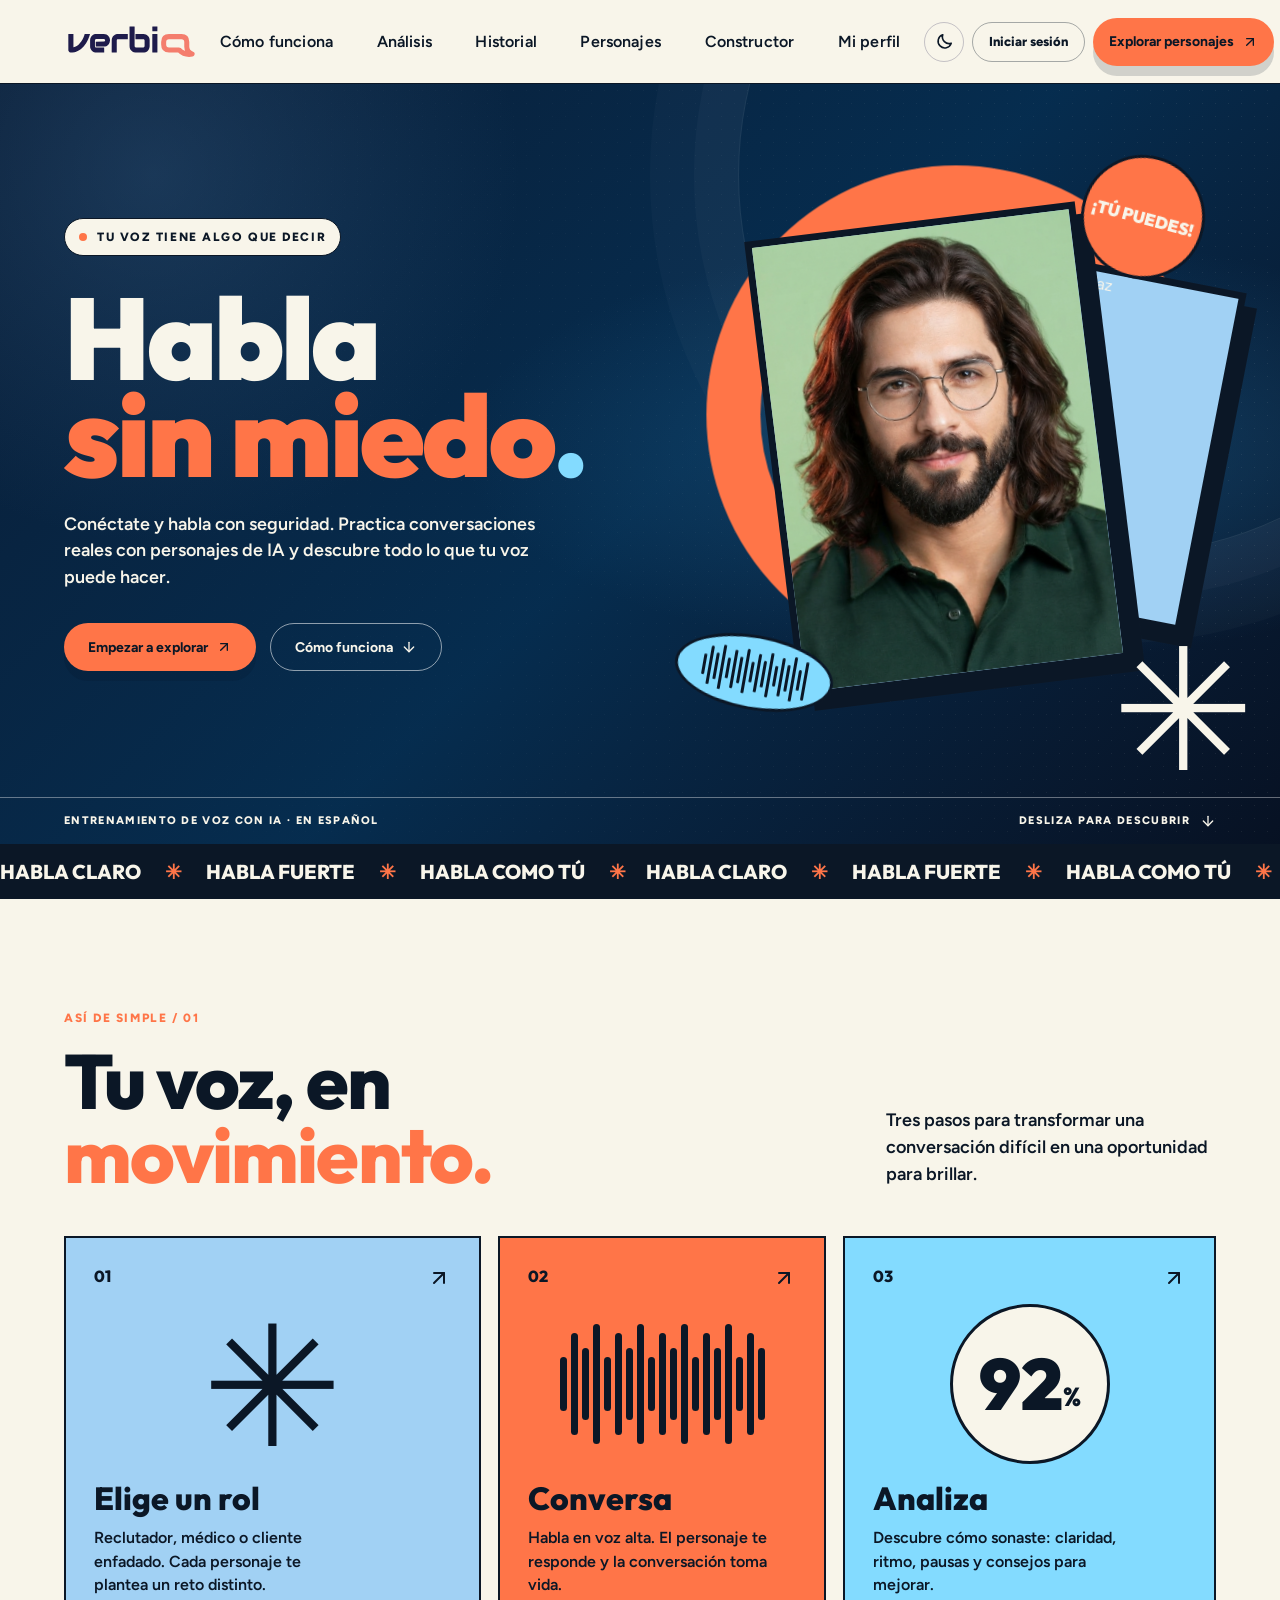
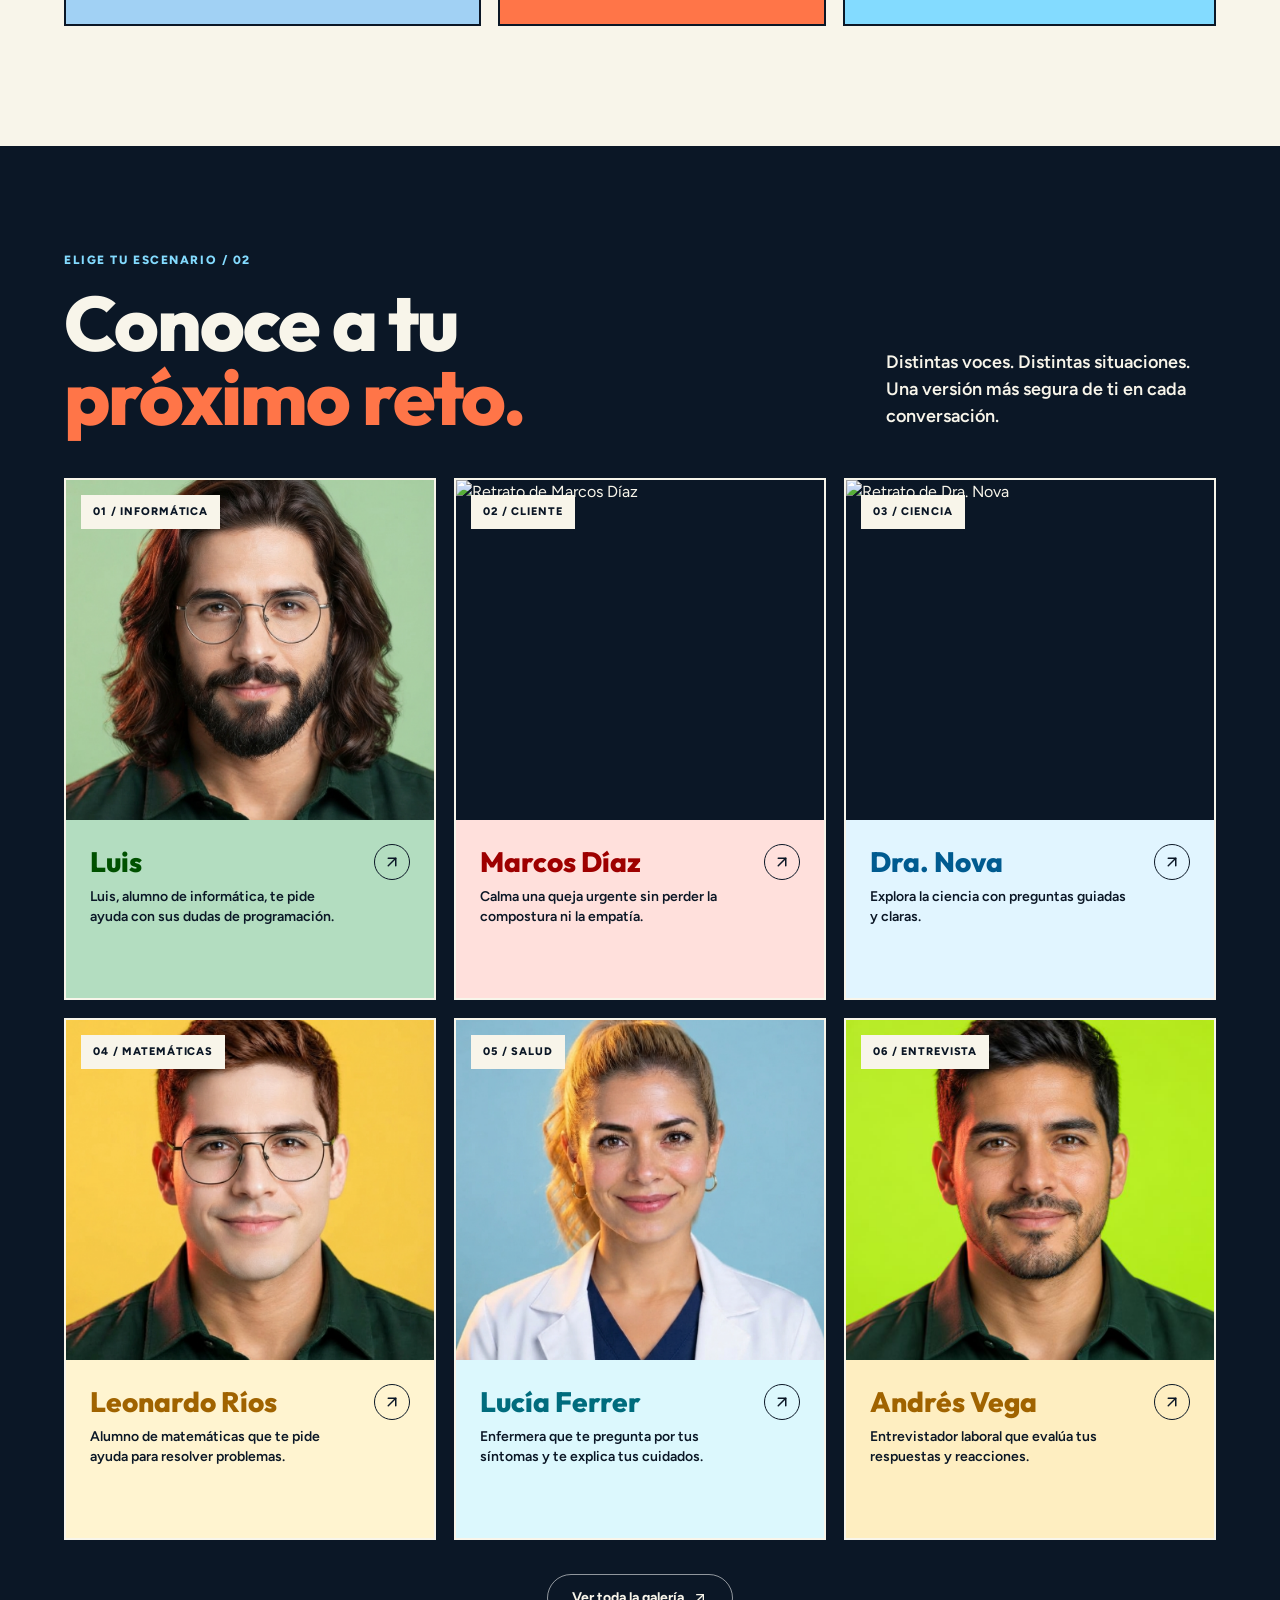
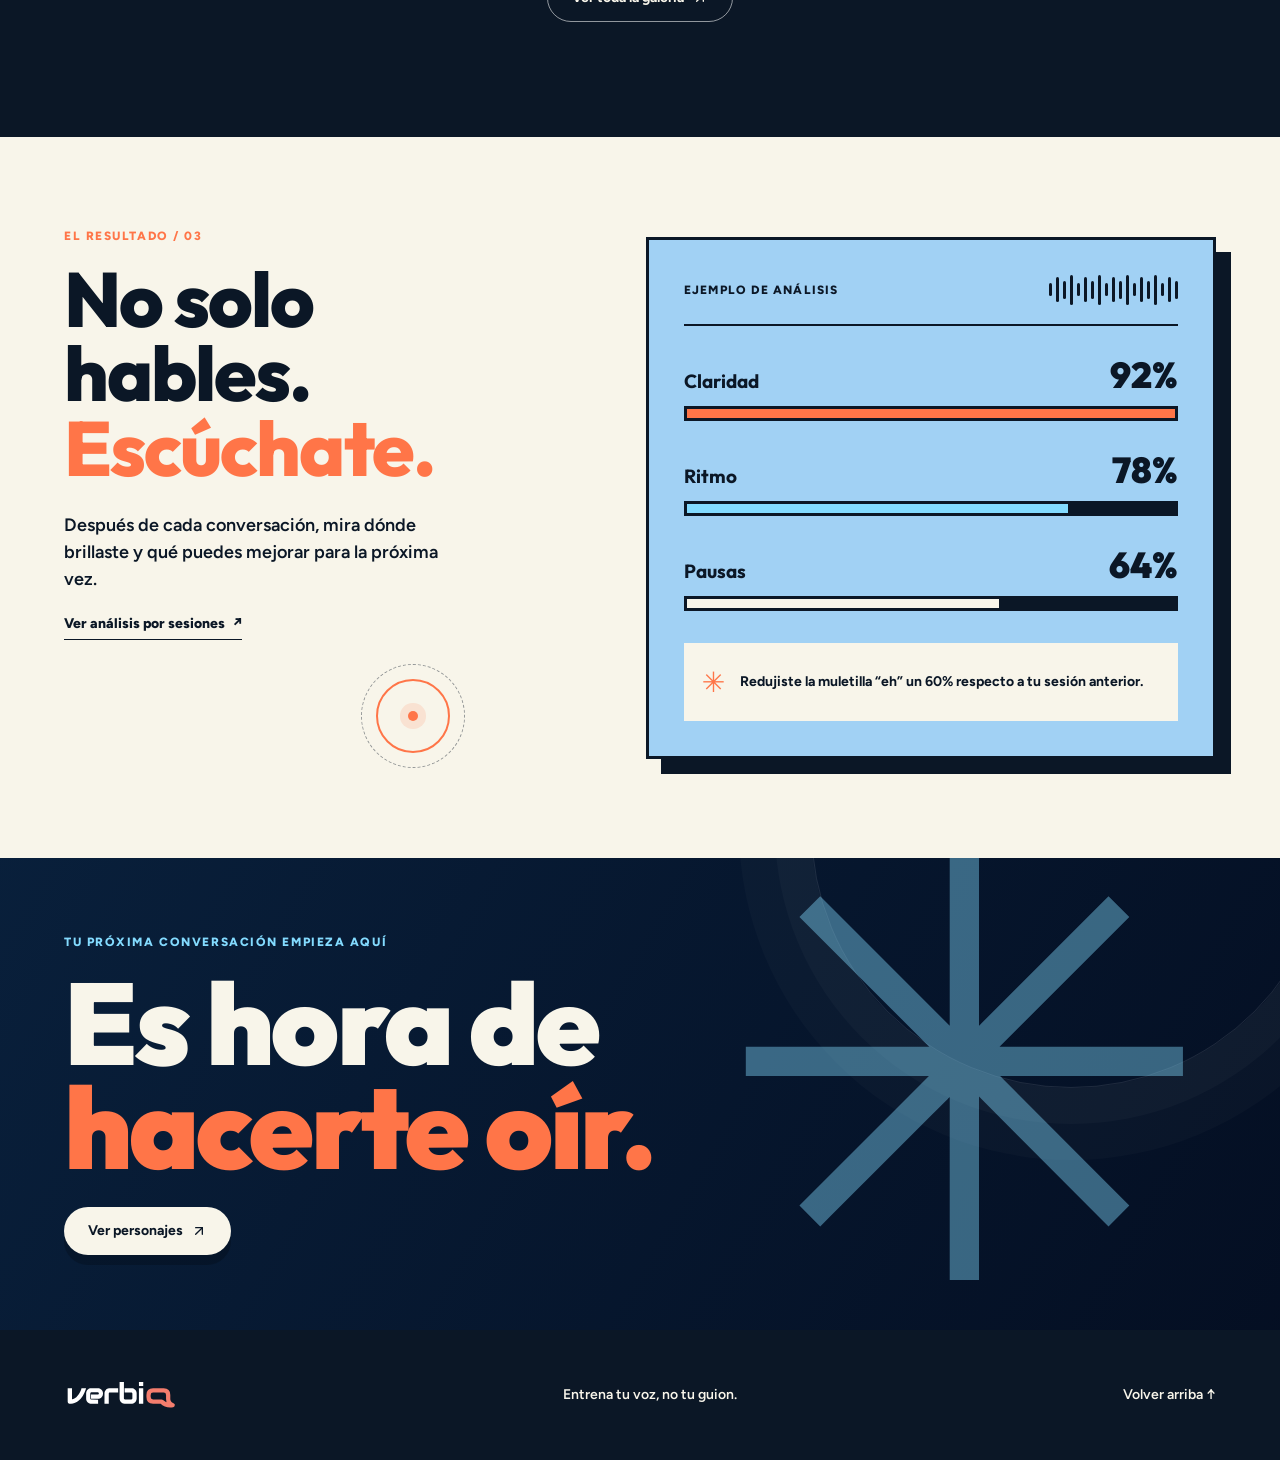
==== commit d4df8d18: "Cambios guardados" ====
--- a/index.html
+++ b/index.html
@@ -205,6 +205,54 @@
                 </span>
               </div>
             </a>
+
+            <a class="character-card character-leonardo" href="personajes.html#leonardo" aria-label="Ver a Leonardo Ríos en la galería">
+              <div class="character-image">
+                <img src="Imagenes/Leonardo.jpg" alt="Retrato de Leonardo Ríos" loading="lazy" />
+                <span class="character-index">04 / MATEMÁTICAS</span>
+              </div>
+              <div class="character-info">
+                <div>
+                  <h3>Leonardo Ríos</h3>
+                  <p>Alumno de matemáticas que te pide ayuda para resolver problemas.</p>
+                </div>
+                <span class="character-arrow" aria-hidden="true">
+                  <svg width="18" height="18" viewBox="0 0 24 24" fill="none" stroke="currentColor" stroke-width="2" stroke-linecap="round" stroke-linejoin="round"><path d="M7 7h10v10" /><path d="M7 17 17 7" /></svg>
+                </span>
+              </div>
+            </a>
+
+            <a class="character-card character-lucia" href="personajes.html#lucia" aria-label="Ver a Lucía Ferrer en la galería">
+              <div class="character-image">
+                <img src="Imagenes/Lucia.jpg" alt="Retrato de Lucía Ferrer" loading="lazy" />
+                <span class="character-index">05 / SALUD</span>
+              </div>
+              <div class="character-info">
+                <div>
+                  <h3>Lucía Ferrer</h3>
+                  <p>Enfermera que te pregunta por tus síntomas y te explica tus cuidados.</p>
+                </div>
+                <span class="character-arrow" aria-hidden="true">
+                  <svg width="18" height="18" viewBox="0 0 24 24" fill="none" stroke="currentColor" stroke-width="2" stroke-linecap="round" stroke-linejoin="round"><path d="M7 7h10v10" /><path d="M7 17 17 7" /></svg>
+                </span>
+              </div>
+            </a>
+
+            <a class="character-card character-andres" href="personajes.html#andres" aria-label="Ver a Andrés Vega en la galería">
+              <div class="character-image">
+                <img src="Imagenes/andres.jpg" alt="Retrato de Andrés Vega" loading="lazy" />
+                <span class="character-index">06 / ENTREVISTA</span>
+              </div>
+              <div class="character-info">
+                <div>
+                  <h3>Andrés Vega</h3>
+                  <p>Entrevistador laboral que evalúa tus respuestas y reacciones.</p>
+                </div>
+                <span class="character-arrow" aria-hidden="true">
+                  <svg width="18" height="18" viewBox="0 0 24 24" fill="none" stroke="currentColor" stroke-width="2" stroke-linecap="round" stroke-linejoin="round"><path d="M7 7h10v10" /><path d="M7 17 17 7" /></svg>
+                </span>
+              </div>
+            </a>
           </div>
           <div class="characters-gallery-cta">
             <a class="btn btn-outline" href="personajes.html">Ver toda la galería
--- a/css/verbia.css
+++ b/css/verbia.css
@@ -66,6 +66,20 @@
   overflow-x: hidden;
   background: var(--paper);
   color: var(--ink);
+  max-width: 100vw;
+}
+
+/* Prevenir desbordamiento horizontal en móvil */
+@media (max-width: 760px) {
+  .site-shell {
+    overflow-x: hidden;
+    width: 100%;
+    max-width: 100%;
+  }
+  main {
+    overflow-x: hidden;
+    width: 100%;
+  }
 }
 
 /* ---------- 2. Botones ---------- */
@@ -610,6 +624,24 @@
   align-items: stretch;
 }
 
+@media (min-width: 1400px) {
+  .character-grid {
+    grid-template-columns: repeat(6, minmax(0, 1fr));
+  }
+}
+
+@media (max-width: 1100px) {
+  .character-grid {
+    grid-template-columns: repeat(2, minmax(0, 1fr));
+  }
+}
+
+@media (max-width: 600px) {
+  .character-grid {
+    grid-template-columns: 1fr;
+  }
+}
+
 .character-card {
   display: block;
   color: inherit;
@@ -623,9 +655,12 @@
   box-shadow: 10px 10px 0 var(--character-accent, var(--coral));
 }
 
-.character-luis { --character-accent: oklch(0.65 0.16 38); }
-.character-marcos { --character-accent: oklch(0.58 0.21 25); }
-.character-nova { --character-accent: oklch(0.54 0.15 220); }
+.character-luis { --character-accent: oklch(0.42 0.22 155); }
+.character-marcos { --character-accent: oklch(0.62 0.20 25); }
+.character-nova { --character-accent: oklch(0.86 0.12 240); }
+.character-leonardo { --character-accent: oklch(0.82 0.18 85); }
+.character-lucia { --character-accent: oklch(0.88 0.10 210); }
+.character-andres { --character-accent: oklch(0.72 0.18 85); }
 
 .character-image {
   height: 340px;
@@ -683,8 +718,20 @@
   border-radius: 50%;
 }
 
-.character-marcos .character-info { background: var(--coral); }
-.character-nova .character-info { background: var(--mint); }
+.character-luis .character-info { background: oklch(0.86 0.06 155); }
+.character-marcos .character-info { background: oklch(0.94 0.045 25); }
+.character-nova .character-info { background: oklch(0.96 0.03 240); }
+.character-leonardo .character-info { background: oklch(0.97 0.05 90); }
+.character-lucia .character-info { background: oklch(0.96 0.03 210); }
+.character-andres .character-info { background: oklch(0.95 0.06 90); }
+
+/* Títulos en modo claro: tono más oscuro del mismo color para legibilidad */
+.character-luis .character-info h3 { color: oklch(0.35 0.18 155); }
+.character-marcos .character-info h3 { color: oklch(0.42 0.20 25); }
+.character-nova .character-info h3 { color: oklch(0.45 0.12 240); }
+.character-leonardo .character-info h3 { color: oklch(0.55 0.18 85); }
+.character-lucia .character-info h3 { color: oklch(0.48 0.10 210); }
+.character-andres .character-info h3 { color: oklch(0.55 0.18 85); }
 
 .characters-gallery-cta { display: flex; justify-content: center; margin-top: 34px; }
 .characters-gallery-cta .btn { color: var(--paper); border-color: oklch(1 0 0 / .55); }
@@ -805,7 +852,14 @@
   animation: grow-bar 1.3s both;
 }
 
-.metric-clarity { width: 92%; }
+@media (max-width: 480px) {
+  .metric-label { font-size: 15px; }
+  .metric-label strong { font-size: 26px; }
+  .analysis-display { padding: 20px; box-shadow: 8px 8px 0 var(--ink); }
+}
+@media (max-width: 480px) {
+  .analysis-top { flex-wrap: wrap; gap: 8px; }
+}
 .metric-rhythm { width: 78%; animation-delay: .15s; background: var(--lime); }
 .metric-pauses { width: 64%; animation-delay: .3s; background: var(--paper); }
 
@@ -1352,13 +1406,13 @@
 }
 
 .wave-character.is-filtered { display: none; }
-.wave-character#luis { --character-accent: oklch(0.65 0.16 38); }
-.wave-character#nova { --character-accent: oklch(0.54 0.15 220); }
-.wave-character#leonardo { --character-accent: oklch(0.72 0.16 85); }
-.wave-character#marcos { --character-accent: oklch(0.58 0.21 25); }
-.wave-character#lucia { --character-accent: oklch(0.56 0.16 350); }
-.wave-character#andres { --character-accent: oklch(0.52 0.15 135); }
-.wave-character#aula { --character-accent: oklch(0.6 0.13 160); }
+.wave-character#luis { --character-accent: oklch(0.42 0.22 155); }
+.wave-character#nova { --character-accent: oklch(0.86 0.12 240); }
+.wave-character#leonardo { --character-accent: oklch(0.82 0.18 85); }
+.wave-character#marcos { --character-accent: oklch(0.62 0.20 25); }
+.wave-character#lucia { --character-accent: oklch(0.88 0.10 210); }
+.wave-character#andres { --character-accent: oklch(0.72 0.18 85); }
+.wave-character#aula { --character-accent: oklch(0.82 0.18 85); }
 
 /* ---------- Ondas laterales ---------- */
 .wave-side {
@@ -1796,6 +1850,91 @@
   border-left-color: #94cbed;
 }
 
+/* Personajes en modo oscuro: usan colores dinámicos de sus fotos */
+:root[data-theme="dark"] .character-luis .character-info {
+  background: oklch(0.42 0.22 155);
+  color: #0f172a;
+}
+:root[data-theme="dark"] .character-marcos .character-info {
+  background: oklch(0.62 0.20 25);
+  color: #0f172a;
+}
+:root[data-theme="dark"] .character-nova .character-info {
+  background: oklch(0.86 0.12 240);
+  color: #0f172a;
+}
+:root[data-theme="dark"] .character-leonardo .character-info {
+  background: oklch(0.82 0.18 85);
+  color: #0f172a;
+}
+:root[data-theme="dark"] .character-lucia .character-info {
+  background: oklch(0.88 0.10 210);
+  color: #0f172a;
+}
+:root[data-theme="dark"] .character-andres .character-info {
+  background: oklch(0.72 0.18 85);
+  color: #0f172a;
+}
+
+:root[data-theme="dark"] .character-luis .character-info h3,
+:root[data-theme="dark"] .character-marcos .character-info h3,
+:root[data-theme="dark"] .character-nova .character-info h3,
+:root[data-theme="dark"] .character-leonardo .character-info h3,
+:root[data-theme="dark"] .character-lucia .character-info h3,
+:root[data-theme="dark"] .character-andres .character-info h3 {
+  color: #0f172a;
+}
+
+/* Galería de personajes (personajes.html) en modo oscuro: usa colores dinámicos */
+:root[data-theme="dark"] .wave-character#luis .wave-info {
+  background: oklch(0.42 0.22 155);
+  color: #0f172a;
+}
+:root[data-theme="dark"] .wave-character#nova .wave-info {
+  background: oklch(0.86 0.12 240);
+  color: #0f172a;
+}
+:root[data-theme="dark"] .wave-character#leonardo .wave-info {
+  background: oklch(0.82 0.18 85);
+  color: #0f172a;
+}
+:root[data-theme="dark"] .wave-character#marcos .wave-info {
+  background: oklch(0.62 0.20 25);
+  color: #0f172a;
+}
+:root[data-theme="dark"] .wave-character#lucia .wave-info {
+  background: oklch(0.88 0.10 210);
+  color: #0f172a;
+}
+:root[data-theme="dark"] .wave-character#andres .wave-info {
+  background: oklch(0.72 0.18 85);
+  color: #0f172a;
+}
+:root[data-theme="dark"] .wave-character#aula .wave-info {
+  background: oklch(0.82 0.18 85);
+  color: #0f172a;
+}
+
+:root[data-theme="dark"] .wave-character#luis .wave-info h3,
+:root[data-theme="dark"] .wave-character#nova .wave-info h3,
+:root[data-theme="dark"] .wave-character#leonardo .wave-info h3,
+:root[data-theme="dark"] .wave-character#marcos .wave-info h3,
+:root[data-theme="dark"] .wave-character#lucia .wave-info h3,
+:root[data-theme="dark"] .wave-character#andres .wave-info h3,
+:root[data-theme="dark"] .wave-character#aula .wave-info h3 {
+  color: #0f172a;
+}
+
+:root[data-theme="dark"] .wave-character#luis .wave-info p,
+:root[data-theme="dark"] .wave-character#nova .wave-info p,
+:root[data-theme="dark"] .wave-character#leonardo .wave-info p,
+:root[data-theme="dark"] .wave-character#marcos .wave-info p,
+:root[data-theme="dark"] .wave-character#lucia .wave-info p,
+:root[data-theme="dark"] .wave-character#andres .wave-info p,
+:root[data-theme="dark"] .wave-character#aula .wave-info p {
+  color: #1e293b;
+}
+
 /* --- Accesibilidad: respetar "reducir movimiento" --- */
 @media (prefers-reduced-motion: reduce) {
   html { scroll-behavior: auto; }
--- a/css/theme.css
+++ b/css/theme.css
@@ -1,32 +1,32 @@
-/* ============================================================
-   Theme + base transversal (responsive y animaciones)
-   Se carga en TODAS las paginas: fija tokens, touch y motion.
-   ============================================================ */
-
-:root {
-  --touch-target: 44px;   /* objetivo tactil minimo recomendado */
-  --header-h: 68px;
-}
-
-/* Los efectos :hover solo deben aplicarse con puntero real
-   (raton/trackpad). En tactil se "pegaban" al tocar. */
-@media (hover: hover) and (pointer: fine) {
-  .theme-toggle:hover {
-    border-color: var(--coral);
-    background: color-mix(in oklch, var(--coral) 18%, transparent);
-    transform: translateY(-1px);
-  }
-}
-
-/* Feedback tactil equivalente al hover, sin estado pegajoso */
-@media (hover: none) {
-  .theme-toggle:active {
-    border-color: var(--coral);
-    background: color-mix(in oklch, var(--coral) 18%, transparent);
-    transform: scale(.94);
-  }
-}
-
+/* ============================================================
+   Theme + base transversal (responsive y animaciones)
+   Se carga en TODAS las paginas: fija tokens, touch y motion.
+   ============================================================ */
+
+:root {
+  --touch-target: 44px;   /* objetivo tactil minimo recomendado */
+  --header-h: 68px;
+}
+
+/* Los efectos :hover solo deben aplicarse con puntero real
+   (raton/trackpad). En tactil se "pegaban" al tocar. */
+@media (hover: hover) and (pointer: fine) {
+  .theme-toggle:hover {
+    border-color: var(--coral);
+    background: color-mix(in oklch, var(--coral) 18%, transparent);
+    transform: translateY(-1px);
+  }
+}
+
+/* Feedback tactil equivalente al hover, sin estado pegajoso */
+@media (hover: none) {
+  .theme-toggle:active {
+    border-color: var(--coral);
+    background: color-mix(in oklch, var(--coral) 18%, transparent);
+    transform: scale(.94);
+  }
+}
+
 :root[data-theme="dark"] {
   color-scheme: dark;
   --paper: #111827;
@@ -36,7 +36,7 @@
   --coral: #f59a72;
   --shadow-studio: 0 5px 16px rgb(0 0 0 / 24%);
 }
-
+
 :root[data-theme="dark"] body,
 :root[data-theme="dark"] .site-shell {
   background-color: #111827;
@@ -134,66 +134,66 @@
   outline: 3px solid #a8d8e8;
   outline-offset: 3px;
 }
-
-/* Fondo base parejo: evita parches claros entre secciones. */
-:root[data-theme="dark"] main,
-:root[data-theme="dark"] .practice-layout,
-:root[data-theme="dark"] .practice-sidebar,
-:root[data-theme="dark"] .characters-section,
-:root[data-theme="dark"] .home-end-section,
-:root[data-theme="dark"] .history-content,
-:root[data-theme="dark"] .analysis-dashboard {
-  background-color: transparent;
-  color: #f1f5f9;
-}
-
-:root[data-theme="dark"] .site-header,
-:root[data-theme="dark"] .practice-header {
-  background: #172033;
-  border-color: rgb(226 232 240 / 16%);
-}
-
-.brand-logo {
-  width: 132px;
-  height: auto;
-}
-
-.site-footer .brand-logo {
-  width: 112px;
-}
-
-.theme-toggle {
-  display: inline-grid;
-  flex: 0 0 auto;
-  width: 40px;
-  height: 40px;
-  place-items: center;
-  padding: 0;
-  border: 1px solid rgb(30 27 75 / 24%);
-  border-radius: 50%;
-  background: transparent;
-  color: var(--ink);
-  cursor: pointer;
-  -webkit-tap-highlight-color: transparent;
-  transition: background-color .2s, border-color .2s, transform .2s;
-}
-
-/* Objetivos tactiles: nunca por debajo de 44px en movil */
-@media (max-width: 760px) {
-  .theme-toggle {
-    width: var(--touch-target);
-    height: var(--touch-target);
-  }
-  .site-footer .brand-logo { width: 96px; }
-}
-
-@media (max-width: 390px) {
-  .brand-logo { width: 104px; }
-}
-
-/* Tableta: logo intermedio */
+
+/* Fondo base parejo: evita parches claros entre secciones. */
+:root[data-theme="dark"] main,
+:root[data-theme="dark"] .practice-layout,
+:root[data-theme="dark"] .practice-sidebar,
+:root[data-theme="dark"] .characters-section,
+:root[data-theme="dark"] .home-end-section,
+:root[data-theme="dark"] .history-content,
+:root[data-theme="dark"] .analysis-dashboard {
+  background-color: transparent;
+  color: #f1f5f9;
+}
+
+:root[data-theme="dark"] .site-header,
+:root[data-theme="dark"] .practice-header {
+  background: #172033;
+  border-color: rgb(226 232 240 / 16%);
+}
+
+.brand-logo {
+  width: 132px;
+  height: auto;
+}
+
+.site-footer .brand-logo {
+  width: 112px;
+}
+
+.theme-toggle {
+  display: inline-grid;
+  flex: 0 0 auto;
+  width: 40px;
+  height: 40px;
+  place-items: center;
+  padding: 0;
+  border: 1px solid rgb(30 27 75 / 24%);
+  border-radius: 50%;
+  background: transparent;
+  color: var(--ink);
+  cursor: pointer;
+  -webkit-tap-highlight-color: transparent;
+  transition: background-color .2s, border-color .2s, transform .2s;
+}
+
+/* Objetivos tactiles: nunca por debajo de 44px en movil */
+@media (max-width: 760px) {
+  .theme-toggle {
+    width: var(--touch-target);
+    height: var(--touch-target);
+  }
+  .site-footer .brand-logo { width: 96px; }
+}
+
+@media (max-width: 390px) {
+  .brand-logo { width: 104px; }
+}
+
+/* Tableta: logo intermedio */
 @media (min-width: 761px) and (max-width: 1050px) {
-  .brand-logo { width: 118px; }
+  .brand-logo { width: 118px; }
 }
 
 /* Ajuste final: estas reglas quedan al final para unificar las superficies
@@ -217,291 +217,458 @@
   border-color: #9ccfe0;
   color: #f8fafc;
 }
-
-.theme-toggle svg {
-  width: 19px;
-  height: 19px;
-}
-
-:root[data-theme="dark"] .theme-toggle {
-  border-color: rgb(226 232 240 / 28%);
-}
-
-:root[data-theme="dark"] .hero,
-:root[data-theme="dark"] .analysis-hero,
-:root[data-theme="dark"] .builder-hero,
-:root[data-theme="dark"] .history-hero,
-:root[data-theme="dark"] .home-end-section {
-  color: #f8fafc;
-}
-
-:root[data-theme="dark"] .hero-characters {
-  background: linear-gradient(145deg, #172033 0%, #253653 58%, #111827 100%);
-}
-
-:root[data-theme="dark"] .hero-characters h1,
-:root[data-theme="dark"] .hero-characters-content > p {
-  color: #f8fafc;
-}
-
-:root[data-theme="dark"] .site-footer,
-:root[data-theme="dark"] .ticker,
-:root[data-theme="dark"] .characters-section {
-  background: #0b1120;
-  color: #f1f5f9;
-}
-
-:root[data-theme="dark"] .site-nav,
-:root[data-theme="dark"] .practice-nav.is-open {
-  background: #172033;
-}
-
-:root[data-theme="dark"] .site-nav {
-  border-color: rgb(226 232 240 / 20%);
-}
-
-:root[data-theme="dark"] .filters-bar,
-:root[data-theme="dark"] .characters-wave-section,
-:root[data-theme="dark"] .characters-wave-section.is-simulation {
-  background: #111827;
-  border-color: rgb(226 232 240 / 12%);
-}
-
-:root[data-theme="dark"] .overview-card,
-:root[data-theme="dark"] .session-panel,
-:root[data-theme="dark"] .session-detail,
-:root[data-theme="dark"] .history-card,
-:root[data-theme="dark"] .builder-step,
-:root[data-theme="dark"] .builder-guide-card,
-:root[data-theme="dark"] .builder-sidepanel,
-:root[data-theme="dark"] .practice-info-card,
-:root[data-theme="dark"] .character-picker-card,
-:root[data-theme="dark"] .scene-badge,
-:root[data-theme="dark"] .scene-character-label,
-:root[data-theme="dark"] .round-control {
-  background-color: #202c40;
-  color: #f1f5f9;
-}
-
-:root[data-theme="dark"] .demo-note,
-:root[data-theme="dark"] .analysis-status,
-:root[data-theme="dark"] .session-insight,
-:root[data-theme="dark"] .transcript-copy,
-:root[data-theme="dark"] .session-option[aria-pressed="true"],
-:root[data-theme="dark"] .analysis-transcript,
-:root[data-theme="dark"] .analysis-metric,
-:root[data-theme="dark"] .preview-hint,
-:root[data-theme="dark"] .upload-box {
-  background-color: #26364b;
-  color: #f1f5f9;
-}
-
-:root[data-theme="dark"] .history-card {
-  background-color: #202c40;
-}
-
-:root[data-theme="dark"] .history-session-copy p,
-:root[data-theme="dark"] .history-empty p,
-:root[data-theme="dark"] .analysis-session-meta,
-:root[data-theme="dark"] .analysis-metric span,
-:root[data-theme="dark"] .analysis-transcript .transcript-empty,
-:root[data-theme="dark"] .panel-kicker,
-:root[data-theme="dark"] .session-total,
-:root[data-theme="dark"] .session-option-copy small,
-:root[data-theme="dark"] .session-option-score small,
-:root[data-theme="dark"] .session-empty,
-:root[data-theme="dark"] .detail-topline,
-:root[data-theme="dark"] .sample-label,
-:root[data-theme="dark"] .detail-kicker,
-:root[data-theme="dark"] .session-summary,
-:root[data-theme="dark"] .builder-step-title p,
-:root[data-theme="dark"] .field-meta,
-:root[data-theme="dark"] .field-status,
-:root[data-theme="dark"] .upload-box small,
-:root[data-theme="dark"] .form-actions > p,
-:root[data-theme="dark"] .preview-details p,
-:root[data-theme="dark"] .preview-hint p,
-:root[data-theme="dark"] .guide-progress li,
-:root[data-theme="dark"] .wave-info p,
-:root[data-theme="dark"] .chart-axis,
-:root[data-theme="dark"] .chart-labels,
-:root[data-theme="dark"] .chart-legend {
-  color: #cbd5e1;
-}
-
-:root[data-theme="dark"] .session-insight .panel-kicker {
-  color: #cbd5e1;
-}
-
-:root[data-theme="dark"] .builder-guide-card {
-  background: linear-gradient(145deg, #26364b, #172033);
-}
-
-:root[data-theme="dark"] .saved-section {
-  background: #151d2e;
-}
-
-:root[data-theme="dark"] .scene-portrait,
-:root[data-theme="dark"] .picker-avatar {
-  background-color: #26364b;
-}
-
-:root[data-theme="dark"] .scene-portrait {
-  border-color: rgb(226 232 240 / 24%);
-}
-
-:root[data-theme="dark"] .practice-scene {
-  background: linear-gradient(145deg, #202c40 5%, #172033 100%);
-}
-
-:root[data-theme="dark"] .practice-header .practice-nav a,
-:root[data-theme="dark"] .practice-exit,
-:root[data-theme="dark"] .practice-heading p,
-:root[data-theme="dark"] .picker-copy small,
-:root[data-theme="dark"] .practice-description p,
-:root[data-theme="dark"] .rubric-copy small,
-:root[data-theme="dark"] .practice-privacy,
-:root[data-theme="dark"] .scene-session-label,
-:root[data-theme="dark"] .scene-character-label span,
-:root[data-theme="dark"] .scene-prompt,
-:root[data-theme="dark"] .conversation-message p,
-:root[data-theme="dark"] .practice-feedback {
-  color: #cbd5e1;
-}
-
-:root[data-theme="dark"] .category-desc,
-:root[data-theme="dark"] .meta-item span,
-:root[data-theme="dark"] .filters-label {
-  color: #cbd5e1;
-}
-
-:root[data-theme="dark"] .hero-characters-meta {
-  background: #202c40;
-}
-
-:root[data-theme="dark"] .wave-info {
-  color: #f1f5f9;
-}
-
-:root[data-theme="dark"] input,
-:root[data-theme="dark"] textarea,
-:root[data-theme="dark"] select,
-:root[data-theme="dark"] .history-dialog,
-:root[data-theme="dark"] .dialog-card {
-  border-color: rgb(226 232 240 / 24%);
-  background-color: #202c40;
-  color: #f1f5f9;
-}
-
-/* ===== Parche visual modo oscuro: superficies y contraste ===== */
-:root[data-theme="dark"] .btn-outline {
-  color: #f1f5f9;
-  border-color: rgb(226 232 240 / 35%);
-}
-:root[data-theme="dark"] .btn-outline:hover {
-  background: #f1f5f9;
-  color: #0f172a;
-}
-:root[data-theme="dark"] .btn-dark {
-  background: #f1f5f9;
-  color: #0f172a;
-}
-:root[data-theme="dark"] .btn-dark:hover { background: #cbd5e1; }
-:root[data-theme="dark"] .btn-solid { color: #1a1005; }
-
-:root[data-theme="dark"] .character-card,
-:root[data-theme="dark"] .character-info,
-:root[data-theme="dark"] .wave-info,
-:root[data-theme="dark"] .practice-stage-card,
-:root[data-theme="dark"] .practice-rubric,
-:root[data-theme="dark"] .practice-workspace,
-:root[data-theme="dark"] .practice-info-card,
-:root[data-theme="dark"] .analysis-next-inner,
-:root[data-theme="dark"] .history-list,
-:root[data-theme="dark"] .history-card,
-:root[data-theme="dark"] .analysis-metrics,
-:root[data-theme="dark"] .analysis-content,
-:root[data-theme="dark"] .recommendation-panel,
-:root[data-theme="dark"] .transcript-panel,
-:root[data-theme="dark"] .progress-panel {
-  background-color: #1a2538;
-  border-color: rgb(226 232 240 / 14%);
-  color: #f1f5f9;
-}
-
-:root[data-theme="dark"] .character-info h3,
-:root[data-theme="dark"] .wave-info h3,
-:root[data-theme="dark"] .practice-heading h1,
-:root[data-theme="dark"] .picker-copy strong,
-:root[data-theme="dark"] .scene-character-label strong,
-:root[data-theme="dark"] .conversation-message strong,
-:root[data-theme="dark"] .history-session-copy strong,
-:root[data-theme="dark"] .analysis-hero-copy h1,
-:root[data-theme="dark"] .history-hero-inner h1,
-:root[data-theme="dark"] .dialog-card h2,
-:root[data-theme="dark"] h1,
-:root[data-theme="dark"] h2,
-:root[data-theme="dark"] h3 {
-  color: #f8fafc;
-}
-
-:root[data-theme="dark"] .conversation-bubbles,
-:root[data-theme="dark"] .scene-conversation,
-:root[data-theme="dark"] .history-message,
-:root[data-theme="dark"] .analysis-section {
-  background-color: #162032;
-  border-color: rgb(226 232 240 / 12%);
-  color: #e2e8f0;
-}
-
-:root[data-theme="dark"] .session-option,
-:root[data-theme="dark"] .session-filter,
-:root[data-theme="dark"] .history-card button {
-  background-color: #1a2538;
-  border-color: rgb(226 232 240 / 18%);
-  color: #e2e8f0;
-}
-
-:root[data-theme="dark"] ::selection { background: #334155; color: #f8fafc; }
-
-:root[data-theme="dark"] input::placeholder,
-:root[data-theme="dark"] textarea::placeholder {
-  color: #94a3b8;
-}
-
-:root[data-theme="dark"] .history-dialog::backdrop {
-  background: rgb(2 6 23 / 78%);
-}
-
-@media (max-width: 760px) {
-  .brand-logo {
-    width: 112px;
-  }
-
-  .site-footer .brand-logo {
-    width: 100px;
-  }
-
-  .theme-toggle {
-    width: 36px;
-    height: 36px;
-  }
-}
-
-@media (max-width: 390px) {
-  .practice-header { gap: 8px; }
-  .practice-header .brand-logo { width: 94px; }
-  .practice-header .theme-toggle { width: 32px; height: 32px; }
-}
-
-@media (min-width: 761px) and (max-width: 1050px) {
-  .site-header {
-    gap: 12px;
-    padding-inline: 18px;
-  }
-
-  .site-header .brand-logo { width: 104px; }
-  .site-nav { gap: clamp(6px, 1vw, 10px); }
-  .site-nav a { font-size: 11px; }
-  .site-header .header-cta { display: none; }
-}
+
+.theme-toggle svg {
+  width: 19px;
+  height: 19px;
+}
+
+:root[data-theme="dark"] .theme-toggle {
+  border-color: rgb(226 232 240 / 28%);
+}
+
+:root[data-theme="dark"] .hero,
+:root[data-theme="dark"] .analysis-hero,
+:root[data-theme="dark"] .builder-hero,
+:root[data-theme="dark"] .history-hero,
+:root[data-theme="dark"] .home-end-section {
+  color: #f8fafc;
+}
+
+/* Hero section en modo oscuro: fondo azul marino profundo */
+:root[data-theme="dark"] .hero {
+  background:
+    radial-gradient(ellipse at 78% 48%, oklch(0.28 0.08 245 / 0.68), transparent 38%),
+    radial-gradient(circle at 12% 12%, oklch(0.32 0.07 250 / 0.36), transparent 28%),
+    linear-gradient(135deg, #1e293b 0%, #0f172a 56%, #020617 100%);
+}
+
+:root[data-theme="dark"] .hero h1 > span:not(.hero-punctuation) {
+  color: #f59a72;
+}
+
+:root[data-theme="dark"] .hero-punctuation {
+  color: #a8d8e8;
+}
+
+:root[data-theme="dark"] .hero-eyebrow {
+  border-color: #a8d8e8;
+  color: #a8d8e8;
+}
+
+:root[data-theme="dark"] .hero-content > p {
+  color: #cbd5e1;
+}
+
+:root[data-theme="dark"] .hero-secondary {
+  color: #f8fafc;
+  border-color: rgb(226 232 240 / 55%);
+}
+
+:root[data-theme="dark"] .hero-secondary:hover {
+  color: #a8d8e8;
+}
+
+/* Flow items en modo oscuro */
+:root[data-theme="dark"] .flow-one {
+  background: #1e3a5f;
+  border-color: rgb(226 232 240 / 20%);
+}
+
+:root[data-theme="dark"] .flow-two {
+  background: #b45309;
+  border-color: rgb(226 232 240 / 20%);
+}
+
+:root[data-theme="dark"] .flow-three {
+  background: #0d9488;
+  border-color: rgb(226 232 240 / 20%);
+}
+
+:root[data-theme="dark"] .flow-item h3 {
+  color: #f8fafc;
+}
+
+:root[data-theme="dark"] .flow-item p {
+  color: #cbd5e1;
+}
+
+:root[data-theme="dark"] .hero-characters {
+  background: linear-gradient(145deg, #172033 0%, #253653 58%, #111827 100%);
+}
+
+:root[data-theme="dark"] .hero-characters h1,
+:root[data-theme="dark"] .hero-characters-content > p {
+  color: #f8fafc;
+}
+
+:root[data-theme="dark"] .site-footer,
+:root[data-theme="dark"] .ticker,
+:root[data-theme="dark"] .characters-section {
+  background: #0b1120;
+  color: #f1f5f9;
+}
+
+/* Ticker en modo oscuro */
+:root[data-theme="dark"] .ticker b {
+  color: #f59a72;
+}
+
+/* Flow section en modo oscuro */
+:root[data-theme="dark"] .flow-section {
+  background: #0f172a;
+}
+
+:root[data-theme="dark"] .section-heading .eyebrow {
+  color: #f59a72;
+}
+
+:root[data-theme="dark"] .section-heading h2 em {
+  color: #f59a72;
+}
+
+:root[data-theme="dark"] .section-intro {
+  color: #cbd5e1;
+}
+
+/* Analysis section en modo oscuro */
+:root[data-theme="dark"] .analysis-section {
+  background: #0f172a;
+}
+
+:root[data-theme="dark"] .analysis-copy .eyebrow {
+  color: #a8d8e8;
+}
+
+:root[data-theme="dark"] .analysis-copy h1,
+:root[data-theme="dark"] .analysis-copy h2 {
+  color: #f8fafc;
+}
+
+:root[data-theme="dark"] .analysis-copy h1 em,
+:root[data-theme="dark"] .analysis-copy h2 em {
+  color: #f59a72;
+}
+
+:root[data-theme="dark"] .analysis-copy > p {
+  color: #cbd5e1;
+}
+
+:root[data-theme="dark"] .analysis-display {
+  background: #1e3a5f;
+  border-color: rgb(226 232 240 / 20%);
+  box-shadow: 15px 15px 0 rgb(226 232 240 / 0.3);
+}
+
+:root[data-theme="dark"] .analysis-top {
+  border-color: rgb(226 232 240 / 30%);
+  color: #cbd5e1;
+}
+
+:root[data-theme="dark"] .metric-label {
+  color: #cbd5e1;
+}
+
+:root[data-theme="dark"] .metric-label strong {
+  color: #f8fafc;
+}
+
+:root[data-theme="dark"] .metric-track {
+  background: rgb(226 232 240 / 20%);
+}
+
+:root[data-theme="dark"] .analysis-tip {
+  background: #243247;
+  color: #e5e7eb;
+  border-color: rgb(226 232 240 / 15%);
+}
+
+:root[data-theme="dark"] .analysis-tip span {
+  color: #f59a72;
+}
+
+/* End section en modo oscuro */
+:root[data-theme="dark"] .end-inner .eyebrow {
+  color: #a8d8e8;
+}
+
+:root[data-theme="dark"] .end-inner h2 em {
+  color: #f59a72;
+}
+
+:root[data-theme="dark"] .end-inner .btn-dark {
+  background: #f1f5f9;
+  color: #0f172a;
+}
+
+:root[data-theme="dark"] .end-inner .btn-dark:hover {
+  background: #a8d8e8;
+}
+
+:root[data-theme="dark"] .site-nav,
+:root[data-theme="dark"] .practice-nav.is-open {
+  background: #172033;
+}
+
+:root[data-theme="dark"] .site-nav {
+  border-color: rgb(226 232 240 / 20%);
+}
+
+:root[data-theme="dark"] .filters-bar,
+:root[data-theme="dark"] .characters-wave-section,
+:root[data-theme="dark"] .characters-wave-section.is-simulation {
+  background: #111827;
+  border-color: rgb(226 232 240 / 12%);
+}
+
+:root[data-theme="dark"] .overview-card,
+:root[data-theme="dark"] .session-panel,
+:root[data-theme="dark"] .session-detail,
+:root[data-theme="dark"] .history-card,
+:root[data-theme="dark"] .builder-step,
+:root[data-theme="dark"] .builder-guide-card,
+:root[data-theme="dark"] .builder-sidepanel,
+:root[data-theme="dark"] .practice-info-card,
+:root[data-theme="dark"] .character-picker-card,
+:root[data-theme="dark"] .scene-badge,
+:root[data-theme="dark"] .scene-character-label,
+:root[data-theme="dark"] .round-control {
+  background-color: #202c40;
+  color: #f1f5f9;
+}
+
+:root[data-theme="dark"] .demo-note,
+:root[data-theme="dark"] .analysis-status,
+:root[data-theme="dark"] .session-insight,
+:root[data-theme="dark"] .transcript-copy,
+:root[data-theme="dark"] .session-option[aria-pressed="true"],
+:root[data-theme="dark"] .analysis-transcript,
+:root[data-theme="dark"] .analysis-metric,
+:root[data-theme="dark"] .preview-hint,
+:root[data-theme="dark"] .upload-box {
+  background-color: #26364b;
+  color: #f1f5f9;
+}
+
+:root[data-theme="dark"] .history-card {
+  background-color: #202c40;
+}
+
+:root[data-theme="dark"] .history-session-copy p,
+:root[data-theme="dark"] .history-empty p,
+:root[data-theme="dark"] .analysis-session-meta,
+:root[data-theme="dark"] .analysis-metric span,
+:root[data-theme="dark"] .analysis-transcript .transcript-empty,
+:root[data-theme="dark"] .panel-kicker,
+:root[data-theme="dark"] .session-total,
+:root[data-theme="dark"] .session-option-copy small,
+:root[data-theme="dark"] .session-option-score small,
+:root[data-theme="dark"] .session-empty,
+:root[data-theme="dark"] .detail-topline,
+:root[data-theme="dark"] .sample-label,
+:root[data-theme="dark"] .detail-kicker,
+:root[data-theme="dark"] .session-summary,
+:root[data-theme="dark"] .builder-step-title p,
+:root[data-theme="dark"] .field-meta,
+:root[data-theme="dark"] .field-status,
+:root[data-theme="dark"] .upload-box small,
+:root[data-theme="dark"] .form-actions > p,
+:root[data-theme="dark"] .preview-details p,
+:root[data-theme="dark"] .preview-hint p,
+:root[data-theme="dark"] .guide-progress li,
+:root[data-theme="dark"] .wave-info p,
+:root[data-theme="dark"] .chart-axis,
+:root[data-theme="dark"] .chart-labels,
+:root[data-theme="dark"] .chart-legend {
+  color: #cbd5e1;
+}
+
+:root[data-theme="dark"] .session-insight .panel-kicker {
+  color: #cbd5e1;
+}
+
+:root[data-theme="dark"] .builder-guide-card {
+  background: linear-gradient(145deg, #26364b, #172033);
+}
+
+:root[data-theme="dark"] .saved-section {
+  background: #151d2e;
+}
+
+:root[data-theme="dark"] .scene-portrait,
+:root[data-theme="dark"] .picker-avatar {
+  background-color: #26364b;
+}
+
+:root[data-theme="dark"] .scene-portrait {
+  border-color: rgb(226 232 240 / 24%);
+}
+
+:root[data-theme="dark"] .practice-scene {
+  background: linear-gradient(145deg, #202c40 5%, #172033 100%);
+}
+
+:root[data-theme="dark"] .practice-header .practice-nav a,
+:root[data-theme="dark"] .practice-exit,
+:root[data-theme="dark"] .practice-heading p,
+:root[data-theme="dark"] .picker-copy small,
+:root[data-theme="dark"] .practice-description p,
+:root[data-theme="dark"] .rubric-copy small,
+:root[data-theme="dark"] .practice-privacy,
+:root[data-theme="dark"] .scene-session-label,
+:root[data-theme="dark"] .scene-character-label span,
+:root[data-theme="dark"] .scene-prompt,
+:root[data-theme="dark"] .conversation-message p,
+:root[data-theme="dark"] .practice-feedback {
+  color: #cbd5e1;
+}
+
+:root[data-theme="dark"] .category-desc,
+:root[data-theme="dark"] .meta-item span,
+:root[data-theme="dark"] .filters-label {
+  color: #cbd5e1;
+}
+
+:root[data-theme="dark"] .hero-characters-meta {
+  background: #202c40;
+}
+
+:root[data-theme="dark"] .wave-info {
+  color: #f1f5f9;
+}
+
+:root[data-theme="dark"] input,
+:root[data-theme="dark"] textarea,
+:root[data-theme="dark"] select,
+:root[data-theme="dark"] .history-dialog,
+:root[data-theme="dark"] .dialog-card {
+  border-color: rgb(226 232 240 / 24%);
+  background-color: #202c40;
+  color: #f1f5f9;
+}
+
+/* ===== Parche visual modo oscuro: superficies y contraste ===== */
+:root[data-theme="dark"] .btn-outline {
+  color: #f1f5f9;
+  border-color: rgb(226 232 240 / 35%);
+}
+:root[data-theme="dark"] .btn-outline:hover {
+  background: #f1f5f9;
+  color: #0f172a;
+}
+:root[data-theme="dark"] .btn-dark {
+  background: #f1f5f9;
+  color: #0f172a;
+}
+:root[data-theme="dark"] .btn-dark:hover { background: #cbd5e1; }
+:root[data-theme="dark"] .btn-solid { color: #1a1005; }
+
+:root[data-theme="dark"] .character-card {
+  background-color: #1a2538;
+  border-color: rgb(226 232 240 / 14%);
+  color: #f1f5f9;
+}
+
+:root[data-theme="dark"] .character-image {
+  background: #1e3a5f;
+}
+
+:root[data-theme="dark"] .character-index {
+  background: #1e3a5f;
+  color: #a8d8e8;
+  border-color: rgb(226 232 240 / 30%);
+}
+
+:root[data-theme="dark"] .character-info {
+  background: #1a2538;
+  color: #f1f5f9;
+}
+
+:root[data-theme="dark"] .character-luis .character-info {
+  background: #1e3a5f;
+}
+
+:root[data-theme="dark"] .character-marcos .character-info {
+  background: #b45309;
+}
+
+:root[data-theme="dark"] .character-nova .character-info {
+  background: #0d9488;
+}
+
+:root[data-theme="dark"] .character-info h3,
+:root[data-theme="dark"] .wave-info h3,
+:root[data-theme="dark"] .practice-heading h1,
+:root[data-theme="dark"] .picker-copy strong,
+:root[data-theme="dark"] .scene-character-label strong,
+:root[data-theme="dark"] .conversation-message strong,
+:root[data-theme="dark"] .history-session-copy strong,
+:root[data-theme="dark"] .analysis-hero-copy h1,
+:root[data-theme="dark"] .history-hero-inner h1,
+:root[data-theme="dark"] .dialog-card h2,
+:root[data-theme="dark"] h1,
+:root[data-theme="dark"] h2,
+:root[data-theme="dark"] h3 {
+  color: #f8fafc;
+}
+
+:root[data-theme="dark"] .conversation-bubbles,
+:root[data-theme="dark"] .scene-conversation,
+:root[data-theme="dark"] .history-message,
+:root[data-theme="dark"] .analysis-section {
+  background-color: #162032;
+  border-color: rgb(226 232 240 / 12%);
+  color: #e2e8f0;
+}
+
+:root[data-theme="dark"] .session-option,
+:root[data-theme="dark"] .session-filter,
+:root[data-theme="dark"] .history-card button {
+  background-color: #1a2538;
+  border-color: rgb(226 232 240 / 18%);
+  color: #e2e8f0;
+}
+
+:root[data-theme="dark"] ::selection { background: #334155; color: #f8fafc; }
+
+:root[data-theme="dark"] input::placeholder,
+:root[data-theme="dark"] textarea::placeholder {
+  color: #94a3b8;
+}
+
+:root[data-theme="dark"] .history-dialog::backdrop {
+  background: rgb(2 6 23 / 78%);
+}
+
+@media (max-width: 760px) {
+  .brand-logo {
+    width: 112px;
+  }
+
+  .site-footer .brand-logo {
+    width: 100px;
+  }
+
+  .theme-toggle {
+    width: 36px;
+    height: 36px;
+  }
+}
+
+@media (max-width: 390px) {
+  .practice-header { gap: 8px; }
+  .practice-header .brand-logo { width: 94px; }
+  .practice-header .theme-toggle { width: 32px; height: 32px; }
+}
+
+@media (min-width: 761px) and (max-width: 1050px) {
+  .site-header {
+    gap: 12px;
+    padding-inline: 18px;
+  }
+
+  .site-header .brand-logo { width: 104px; }
+  .site-nav { gap: clamp(6px, 1vw, 10px); }
+  .site-nav a { font-size: 11px; }
+  .site-header .header-cta { display: none; }
+}
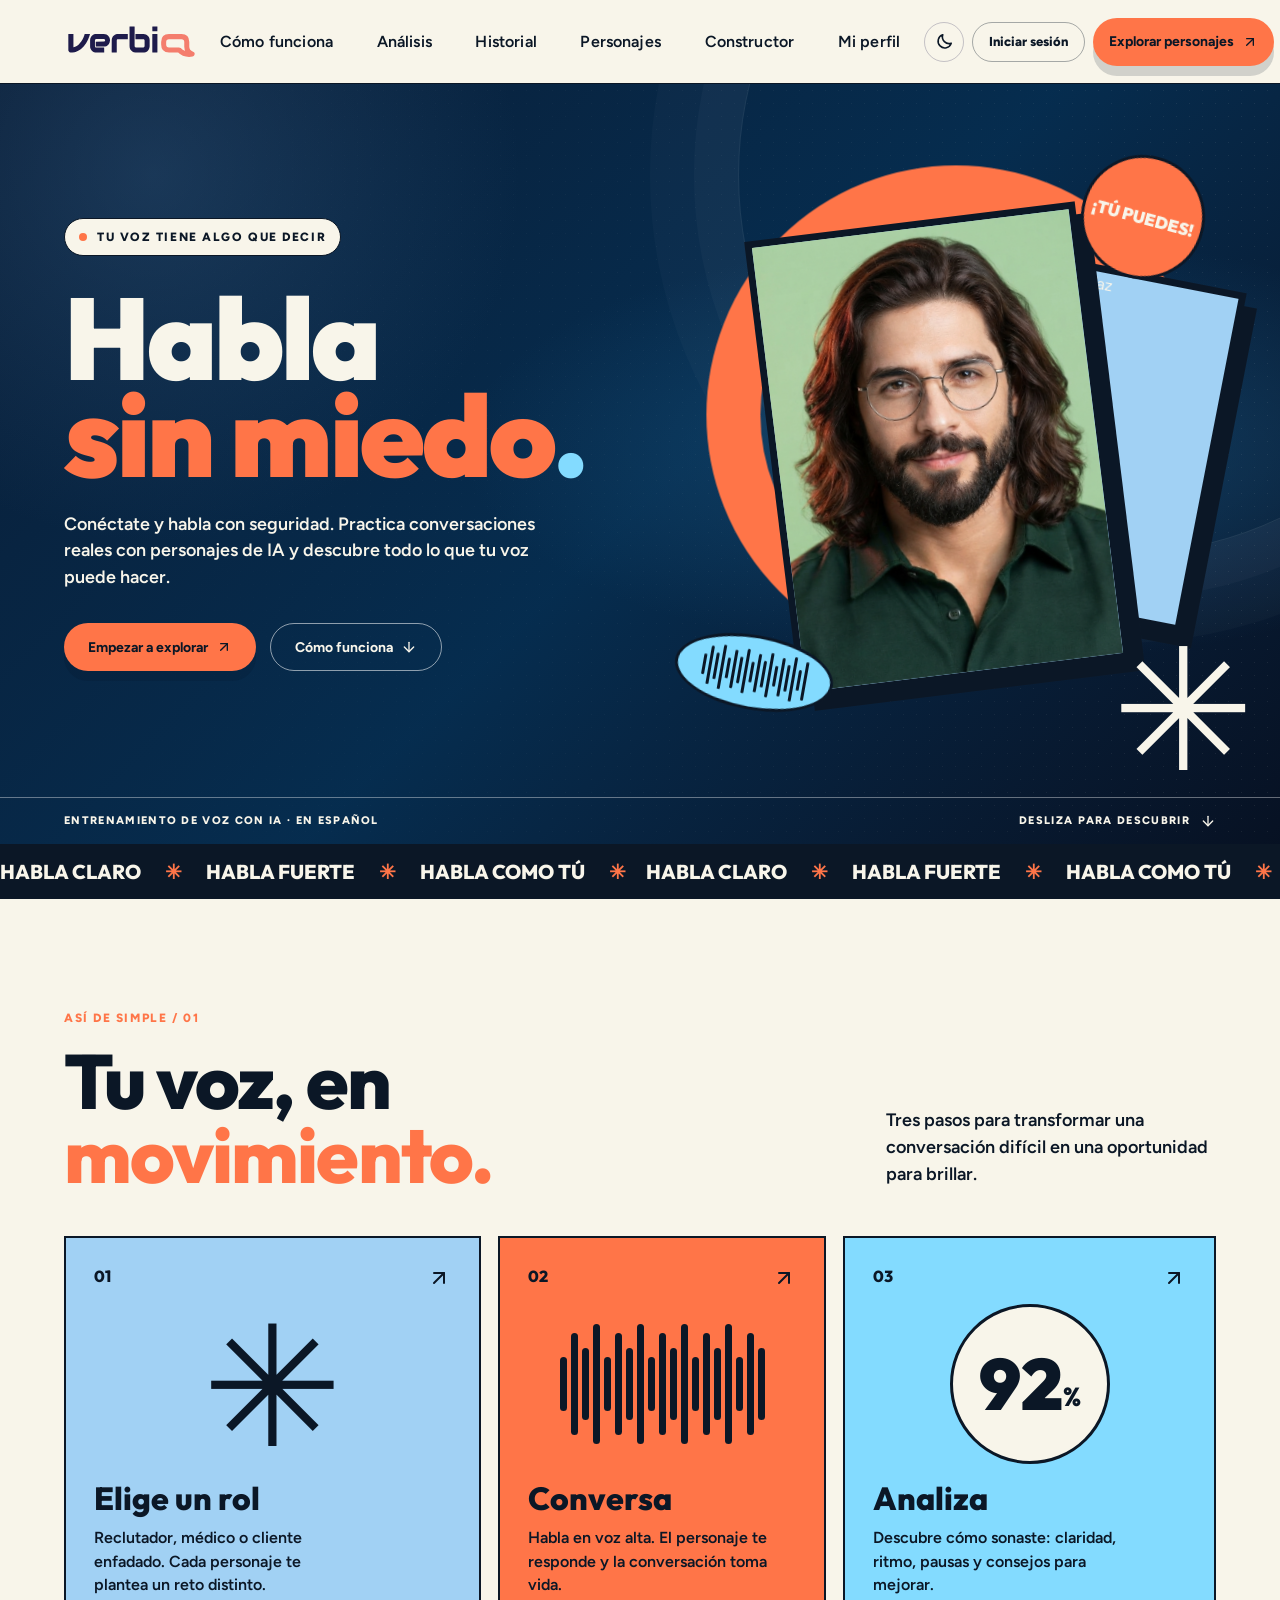
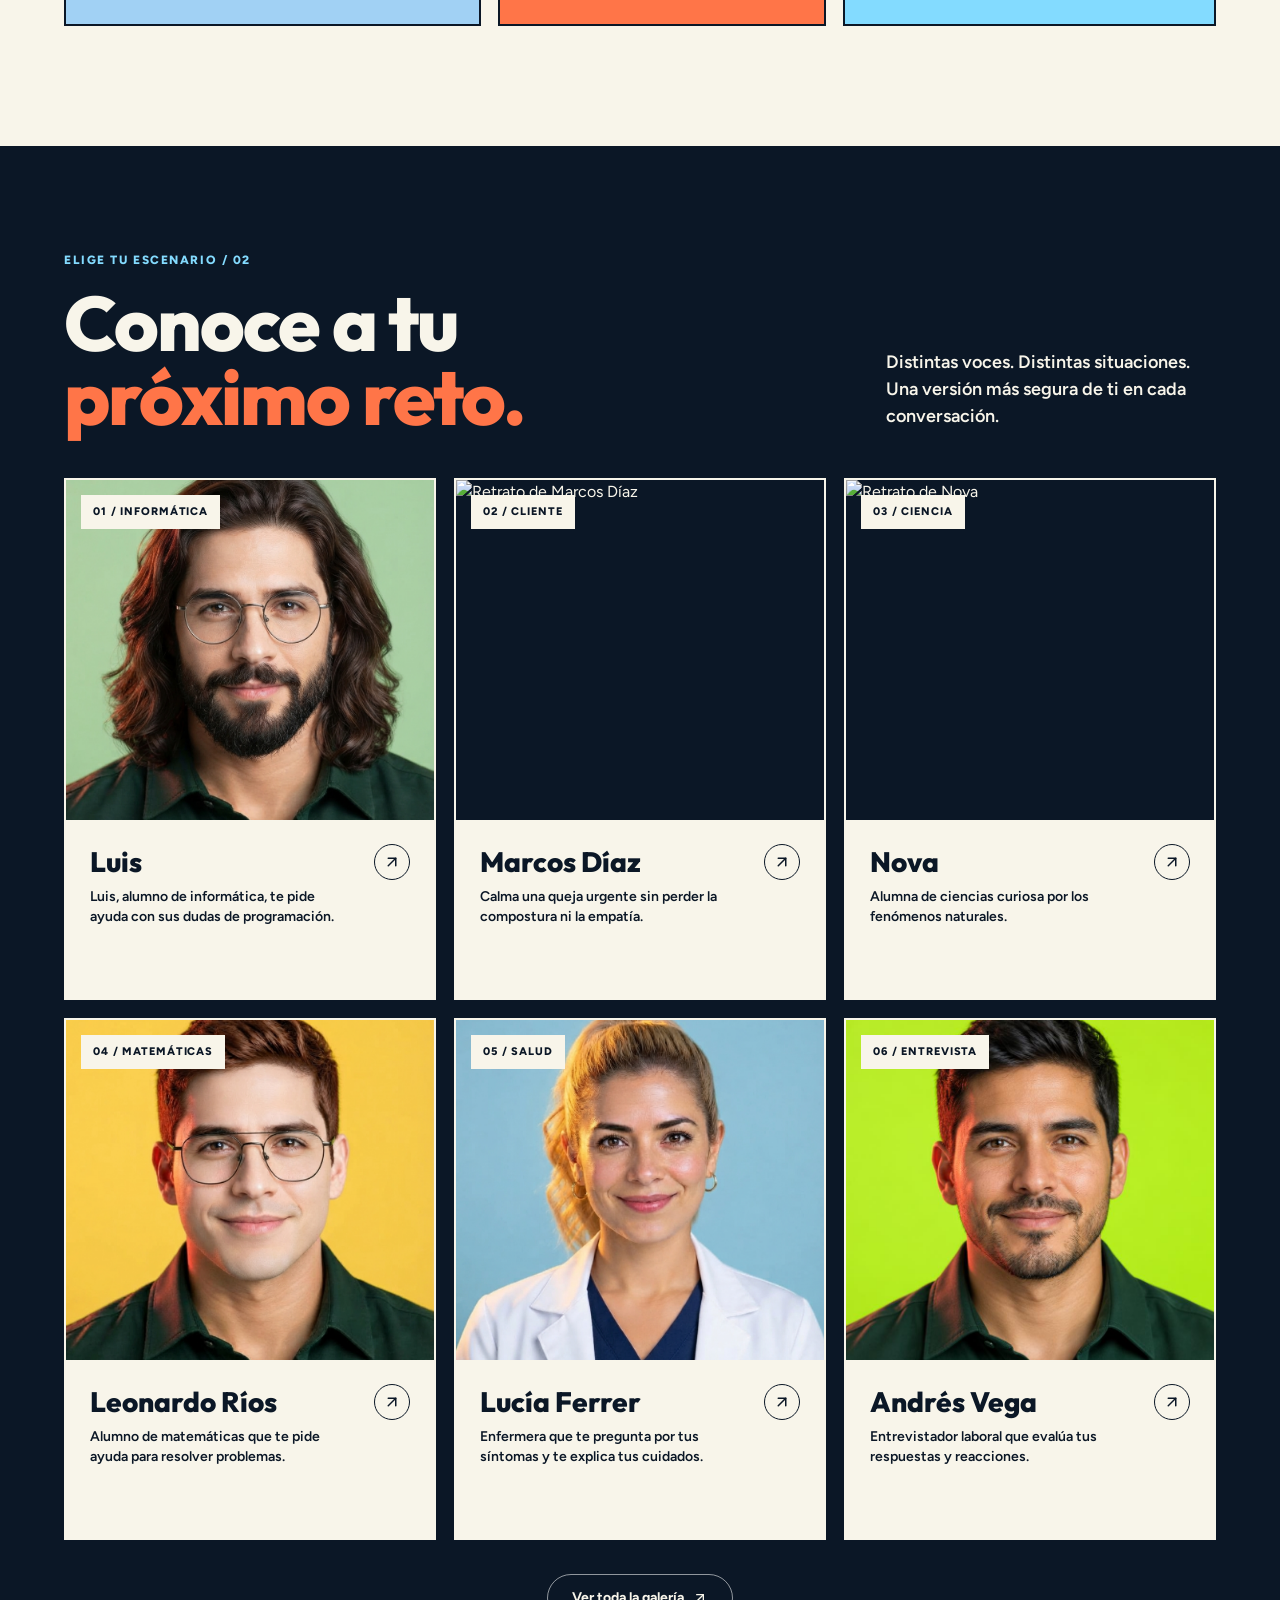
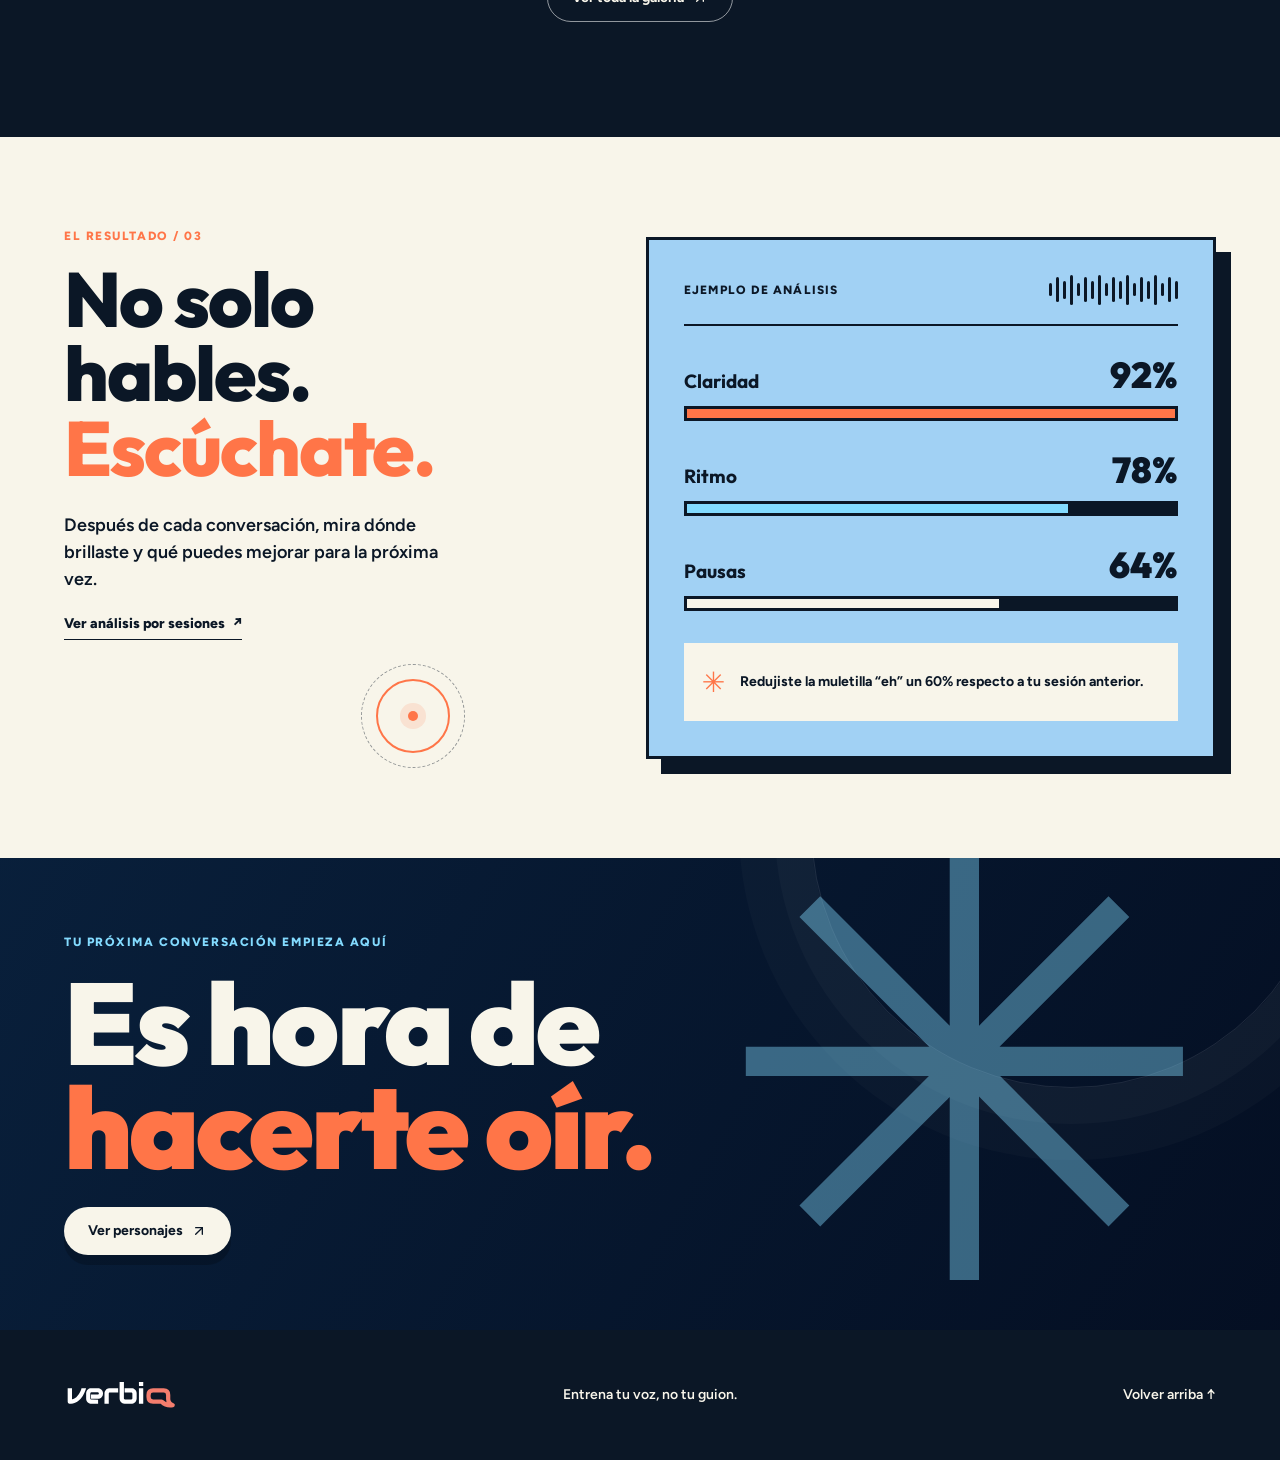
==== commit 9070e331: "Agrega saludo a Nova y ajusta colores modo oscuro" ====
--- a/index.html
+++ b/index.html
@@ -190,15 +190,15 @@
               </div>
             </a>
 
-            <a class="character-card character-nova" href="personajes.html#nova" aria-label="Ver a Dra. Nova en la galería">
-              <div class="character-image">
-                <img src="imagenes/nova.jpg" alt="Retrato de Dra. Nova" loading="lazy" />
+            <a class="character-card character-nova" href="personajes.html#nova" aria-label="Ver a Nova en la galería">
+              <div class="character-image">
+                <img src="imagenes/nova.jpg" alt="Retrato de Nova" loading="lazy" />
                 <span class="character-index">03 / CIENCIA</span>
               </div>
               <div class="character-info">
                 <div>
-                  <h3>Dra. Nova</h3>
-                  <p>Explora la ciencia con preguntas guiadas y claras.</p>
+                  <h3>Nova</h3>
+                  <p>Alumna de ciencias curiosa por los fenómenos naturales.</p>
                 </div>
                 <span class="character-arrow" aria-hidden="true">
                   <svg width="18" height="18" viewBox="0 0 24 24" fill="none" stroke="currentColor" stroke-width="2" stroke-linecap="round" stroke-linejoin="round"><path d="M7 7h10v10" /><path d="M7 17 17 7" /></svg>
--- a/css/verbia.css
+++ b/css/verbia.css
@@ -717,21 +717,6 @@
   border: 1.5px solid var(--ink);
   border-radius: 50%;
 }
-
-.character-luis .character-info { background: oklch(0.86 0.06 155); }
-.character-marcos .character-info { background: oklch(0.94 0.045 25); }
-.character-nova .character-info { background: oklch(0.96 0.03 240); }
-.character-leonardo .character-info { background: oklch(0.97 0.05 90); }
-.character-lucia .character-info { background: oklch(0.96 0.03 210); }
-.character-andres .character-info { background: oklch(0.95 0.06 90); }
-
-/* Títulos en modo claro: tono más oscuro del mismo color para legibilidad */
-.character-luis .character-info h3 { color: oklch(0.35 0.18 155); }
-.character-marcos .character-info h3 { color: oklch(0.42 0.20 25); }
-.character-nova .character-info h3 { color: oklch(0.45 0.12 240); }
-.character-leonardo .character-info h3 { color: oklch(0.55 0.18 85); }
-.character-lucia .character-info h3 { color: oklch(0.48 0.10 210); }
-.character-andres .character-info h3 { color: oklch(0.55 0.18 85); }
 
 .characters-gallery-cta { display: flex; justify-content: center; margin-top: 34px; }
 .characters-gallery-cta .btn { color: var(--paper); border-color: oklch(1 0 0 / .55); }
@@ -1539,7 +1524,10 @@
   font-size: 12px;
   font-weight: 600;
   line-height: 1.45;
-  color: oklch(0.2 0.035 240 / 0.72);
+  color: oklch(0.2 0.035 240 / 0.5);
+  border: 1px solid oklch(0.2 0.035 240 / 0.3);
+  padding: 8px 12px;
+  border-radius: 8px;
 }
 
 .wave-tags { display: flex; gap: 6px; flex-wrap: wrap; justify-content: center; }
@@ -1558,7 +1546,7 @@
   display: inline-flex;
   align-items: center;
   gap: 6px;
-  margin-top: 6px;
+  margin-top: 12px;
   padding: 10px 18px;
   border-radius: 999px;
   background: var(--ink);
@@ -1925,14 +1913,9 @@
   color: #0f172a;
 }
 
-:root[data-theme="dark"] .wave-character#luis .wave-info p,
-:root[data-theme="dark"] .wave-character#nova .wave-info p,
-:root[data-theme="dark"] .wave-character#leonardo .wave-info p,
-:root[data-theme="dark"] .wave-character#marcos .wave-info p,
-:root[data-theme="dark"] .wave-character#lucia .wave-info p,
-:root[data-theme="dark"] .wave-character#andres .wave-info p,
-:root[data-theme="dark"] .wave-character#aula .wave-info p {
-  color: #1e293b;
+:root[data-theme="dark"] .wave-info p {
+  color: oklch(0.2 0.035 255 / 0.55);
+  border: 1px solid oklch(0.2 0.035 255 / 0.3);
 }
 
 /* --- Accesibilidad: respetar "reducir movimiento" --- */
--- a/css/theme.css
+++ b/css/theme.css
@@ -4,7 +4,7 @@
    ============================================================ */
 
 :root {
-  --touch-target: 44px;   /* objetivo tactil minimo recomendado */
+  --touch-target: 44px;
   --header-h: 68px;
 }
 
@@ -27,6 +27,7 @@
   }
 }
 
+/* ===== MODO OSCURO ===== */
 :root[data-theme="dark"] {
   color-scheme: dark;
   --paper: #111827;
@@ -37,105 +38,13 @@
   --shadow-studio: 0 5px 16px rgb(0 0 0 / 24%);
 }
 
+/* Base */
 :root[data-theme="dark"] body,
 :root[data-theme="dark"] .site-shell {
   background-color: #111827;
   color: #e5e7eb;
 }
 
-/* Modo oscuro sereno: menos parches de color y menos sombras duras. */
-:root[data-theme="dark"] .overview-card,
-:root[data-theme="dark"] .session-panel,
-:root[data-theme="dark"] .session-detail,
-:root[data-theme="dark"] .progress-panel,
-:root[data-theme="dark"] .builder-preview,
-:root[data-theme="dark"] .saved-card,
-:root[data-theme="dark"] .practice-stage-card,
-:root[data-theme="dark"] .history-card {
-  background: #1b2638;
-  border-color: rgb(226 232 240 / 14%);
-  box-shadow: 0 5px 16px rgb(0 0 0 / 22%);
-}
-
-:root[data-theme="dark"] .demo-note,
-:root[data-theme="dark"] .session-insight,
-:root[data-theme="dark"] .transcript-copy,
-:root[data-theme="dark"] .preview-hint,
-:root[data-theme="dark"] .upload-box {
-  background: #243247;
-  border-color: rgb(226 232 240 / 12%);
-}
-
-:root[data-theme="dark"] .session-filter,
-:root[data-theme="dark"] .session-option {
-  background: transparent;
-  border-color: rgb(226 232 240 / 20%);
-}
-
-:root[data-theme="dark"] .session-filter.is-active,
-:root[data-theme="dark"] .session-option[aria-pressed="true"] {
-  background: #33445d;
-  border-color: #9ccfe0;
-  color: #f8fafc;
-}
-
-/* Analisis: eliminar fondos crema/marron heredados en modo oscuro. */
-:root[data-theme="dark"] .analysis-dashboard,
-:root[data-theme="dark"] .session-detail,
-:root[data-theme="dark"] .detail-metric,
-:root[data-theme="dark"] .transcript-copy {
-  color: #e5e7eb;
-}
-
-:root[data-theme="dark"] .session-insight,
-:root[data-theme="dark"] .retroalimentacion-panel,
-:root[data-theme="dark"] .recommendation-panel {
-  background: #243247;
-  color: #e5e7eb;
-  border-color: rgb(168 216 232 / 18%);
-}
-
-:root[data-theme="dark"] #coherence-deviations li,
-:root[data-theme="dark"] .retroalimentacion-detalle li {
-  background: #1b2638;
-  color: #dbe4ee;
-}
-
-:root[data-theme="dark"] .detail-topline,
-:root[data-theme="dark"] .sample-label,
-:root[data-theme="dark"] .detail-kicker,
-:root[data-theme="dark"] .session-summary,
-:root[data-theme="dark"] .panel-kicker,
-:root[data-theme="dark"] .chart-axis,
-:root[data-theme="dark"] .chart-labels,
-:root[data-theme="dark"] .chart-legend {
-  color: #b8c6d6;
-}
-
-:root[data-theme="dark"] .analysis-dashboard h2,
-:root[data-theme="dark"] .analysis-dashboard h3,
-:root[data-theme="dark"] .analysis-dashboard h4 {
-  color: #f3f6fa;
-}
-
-/* El iframe de Verbo no debe mostrar el fondo negro por defecto del navegador. */
-:root[data-theme="dark"] .mascot-frame {
-  background: #1b2638 !important;
-  background-color: #1b2638 !important;
-}
-
-:root[data-theme="dark"] .btn-outline:hover,
-:root[data-theme="dark"] .btn-dark:hover {
-  background: #a8d8e8;
-  color: #111827;
-}
-
-:root[data-theme="dark"] :focus-visible {
-  outline: 3px solid #a8d8e8;
-  outline-offset: 3px;
-}
-
-/* Fondo base parejo: evita parches claros entre secciones. */
 :root[data-theme="dark"] main,
 :root[data-theme="dark"] .practice-layout,
 :root[data-theme="dark"] .practice-sidebar,
@@ -147,12 +56,470 @@
   color: #f1f5f9;
 }
 
+/* Headers y footers */
 :root[data-theme="dark"] .site-header,
 :root[data-theme="dark"] .practice-header {
   background: #172033;
   border-color: rgb(226 232 240 / 16%);
 }
 
+:root[data-theme="dark"] .site-nav,
+:root[data-theme="dark"] .practice-nav.is-open {
+  background: #172033;
+}
+
+:root[data-theme="dark"] .site-nav {
+  border-color: rgb(226 232 240 / 20%);
+}
+
+:root[data-theme="dark"] .site-footer,
+:root[data-theme="dark"] .ticker,
+:root[data-theme="dark"] .characters-section {
+  background: #0b1120;
+  color: #f1f5f9;
+}
+
+/* Cards y paneles */
+:root[data-theme="dark"] .overview-card,
+:root[data-theme="dark"] .session-panel,
+:root[data-theme="dark"] .session-detail,
+:root[data-theme="dark"] .progress-panel,
+:root[data-theme="dark"] .builder-preview,
+:root[data-theme="dark"] .saved-card,
+:root[data-theme="dark"] .practice-stage-card,
+:root[data-theme="dark"] .history-card,
+:root[data-theme="dark"] .builder-step,
+:root[data-theme="dark"] .builder-guide-card,
+:root[data-theme="dark"] .builder-sidepanel,
+:root[data-theme="dark"] .practice-info-card,
+:root[data-theme="dark"] .character-picker-card,
+:root[data-theme="dark"] .scene-badge,
+:root[data-theme="dark"] .scene-character-label,
+:root[data-theme="dark"] .round-control {
+  background: #1b2638;
+  border-color: rgb(226 232 240 / 14%);
+  box-shadow: 0 5px 16px rgb(0 0 0 / 22%);
+  color: #f1f5f9;
+}
+
+:root[data-theme="dark"] .demo-note,
+:root[data-theme="dark"] .analysis-status,
+:root[data-theme="dark"] .session-insight,
+:root[data-theme="dark"] .transcript-copy,
+:root[data-theme="dark"] .preview-hint,
+:root[data-theme="dark"] .upload-box,
+:root[data-theme="dark"] .session-option[aria-pressed="true"],
+:root[data-theme="dark"] .analysis-transcript,
+:root[data-theme="dark"] .analysis-metric {
+  background: #243247;
+  border-color: rgb(226 232 240 / 12%);
+  color: #f1f5f9;
+}
+
+:root[data-theme="dark"] .scene-portrait,
+:root[data-theme="dark"] .picker-avatar {
+  background-color: #26364b;
+}
+
+:root[data-theme="dark"] .scene-portrait {
+  border-color: rgb(226 232 240 / 24%);
+}
+
+:root[data-theme="dark"] .practice-scene {
+  background: linear-gradient(145deg, #202c40 5%, #172033 100%);
+}
+
+:root[data-theme="dark"] .builder-guide-card {
+  background: linear-gradient(145deg, #26364b, #172033);
+}
+
+:root[data-theme="dark"] .saved-section {
+  background: #151d2e;
+}
+
+:root[data-theme="dark"] .conversation-bubbles,
+:root[data-theme="dark"] .scene-conversation,
+:root[data-theme="dark"] .history-message,
+:root[data-theme="dark"] .analysis-section {
+  background-color: #162032;
+  border-color: rgb(226 232 240 / 12%);
+  color: #e2e8f0;
+}
+
+/* Filtros y opciones */
+:root[data-theme="dark"] .session-filter,
+:root[data-theme="dark"] .session-option,
+:root[data-theme="dark"] .history-card button {
+  background: transparent;
+  border-color: rgb(226 232 240 / 20%);
+  color: #e2e8f0;
+}
+
+:root[data-theme="dark"] .session-filter.is-active,
+:root[data-theme="dark"] .session-option[aria-pressed="true"] {
+  background: #33445d;
+  border-color: #9ccfe0;
+  color: #f8fafc;
+}
+
+:root[data-theme="dark"] .filters-bar,
+:root[data-theme="dark"] .characters-wave-section,
+:root[data-theme="dark"] .characters-wave-section.is-simulation {
+  background: #111827;
+  border-color: rgb(226 232 240 / 12%);
+}
+
+/* Texto y descripciones - colores neutros sin color extra */
+:root[data-theme="dark"] .analysis-dashboard,
+:root[data-theme="dark"] .session-detail,
+:root[data-theme="dark"] .detail-metric,
+:root[data-theme="dark"] .transcript-copy,
+:root[data-theme="dark"] .session-insight,
+:root[data-theme="dark"] .retroalimentacion-panel,
+:root[data-theme="dark"] .recommendation-panel {
+  color: #e5e7eb;
+}
+
+:root[data-theme="dark"] #coherence-deviations li,
+:root[data-theme="dark"] .retroalimentacion-detalle li {
+  background: #1b2638;
+  color: #dbe4ee;
+}
+
+:root[data-theme="dark"] .detail-topline,
+:root[data-theme="dark"] .sample-label,
+:root[data-theme="dark"] .detail-kicker,
+:root[data-theme="dark"] .session-summary,
+:root[data-theme="dark"] .panel-kicker,
+:root[data-theme="dark"] .chart-axis,
+:root[data-theme="dark"] .chart-labels,
+:root[data-theme="dark"] .chart-legend,
+:root[data-theme="dark"] .history-session-copy p,
+:root[data-theme="dark"] .history-empty p,
+:root[data-theme="dark"] .analysis-session-meta,
+:root[data-theme="dark"] .analysis-metric span,
+:root[data-theme="dark"] .analysis-transcript .transcript-empty,
+:root[data-theme="dark"] .session-total,
+:root[data-theme="dark"] .session-option-copy small,
+:root[data-theme="dark"] .session-option-score small,
+:root[data-theme="dark"] .session-empty,
+:root[data-theme="dark"] .builder-step-title p,
+:root[data-theme="dark"] .field-meta,
+:root[data-theme="dark"] .field-status,
+:root[data-theme="dark"] .upload-box small,
+:root[data-theme="dark"] .form-actions > p,
+:root[data-theme="dark"] .preview-details p,
+:root[data-theme="dark"] .preview-hint p,
+:root[data-theme="dark"] .guide-progress li,
+:root[data-theme="dark"] .practice-header .practice-nav a,
+:root[data-theme="dark"] .practice-exit,
+:root[data-theme="dark"] .practice-heading p,
+:root[data-theme="dark"] .picker-copy small,
+:root[data-theme="dark"] .rubric-copy small,
+:root[data-theme="dark"] .practice-privacy,
+:root[data-theme="dark"] .scene-session-label,
+:root[data-theme="dark"] .scene-character-label span,
+:root[data-theme="dark"] .scene-prompt,
+:root[data-theme="dark"] .conversation-message p,
+:root[data-theme="dark"] .practice-feedback,
+:root[data-theme="dark"] .category-desc,
+:root[data-theme="dark"] .meta-item span,
+:root[data-theme="dark"] .filters-label {
+  color: #cbd5e1;
+}
+
+:root[data-theme="dark"] .wave-info p {
+  color: #e5e7eb;
+  border-color: rgb(226 232 240 / 0.3);
+}
+
+:root[data-theme="dark"] .analysis-dashboard h2,
+:root[data-theme="dark"] .analysis-dashboard h3,
+:root[data-theme="dark"] .analysis-dashboard h4,
+:root[data-theme="dark"] .character-info h3,
+:root[data-theme="dark"] .wave-info h3,
+:root[data-theme="dark"] .practice-heading h1,
+:root[data-theme="dark"] .picker-copy strong,
+:root[data-theme="dark"] .scene-character-label strong,
+:root[data-theme="dark"] .conversation-message strong,
+:root[data-theme="dark"] .history-session-copy strong,
+:root[data-theme="dark"] .analysis-hero-copy h1,
+:root[data-theme="dark"] .history-hero-inner h1,
+:root[data-theme="dark"] .dialog-card h2,
+:root[data-theme="dark"] h1,
+:root[data-theme="dark"] h2,
+:root[data-theme="dark"] h3 {
+  color: #f8fafc;
+}
+
+:root[data-theme="dark"] .wave-info {
+  color: #f1f5f9;
+}
+
+:root[data-theme="dark"] .hero-characters-meta {
+  background: #202c40;
+}
+
+/* Hero sections */
+:root[data-theme="dark"] .hero,
+:root[data-theme="dark"] .analysis-hero,
+:root[data-theme="dark"] .builder-hero,
+:root[data-theme="dark"] .history-hero,
+:root[data-theme="dark"] .home-end-section {
+  color: #f8fafc;
+}
+
+:root[data-theme="dark"] .hero {
+  background:
+    radial-gradient(ellipse at 78% 48%, oklch(0.28 0.08 245 / 0.68), transparent 38%),
+    radial-gradient(circle at 12% 12%, oklch(0.32 0.07 250 / 0.36), transparent 28%),
+    linear-gradient(135deg, #1e293b 0%, #0f172a 56%, #020617 100%);
+}
+
+:root[data-theme="dark"] .hero h1 > span:not(.hero-punctuation) {
+  color: #f59a72;
+}
+
+:root[data-theme="dark"] .hero-punctuation {
+  color: #a8d8e8;
+}
+
+:root[data-theme="dark"] .hero-eyebrow {
+  border-color: #a8d8e8;
+  color: #a8d8e8;
+}
+
+:root[data-theme="dark"] .hero-content > p {
+  color: #cbd5e1;
+}
+
+:root[data-theme="dark"] .hero-secondary {
+  color: #f8fafc;
+  border-color: rgb(226 232 240 / 55%);
+}
+
+:root[data-theme="dark"] .hero-secondary:hover {
+  color: #a8d8e8;
+}
+
+:root[data-theme="dark"] .hero-characters {
+  background: linear-gradient(145deg, #172033 0%, #253653 58%, #111827 100%);
+}
+
+:root[data-theme="dark"] .hero-characters h1,
+:root[data-theme="dark"] .hero-characters-content > p {
+  color: #f8fafc;
+}
+
+/* Flow items */
+:root[data-theme="dark"] .flow-one {
+  background: #1e3a5f;
+  border-color: rgb(226 232 240 / 20%);
+}
+
+:root[data-theme="dark"] .flow-two {
+  background: #b45309;
+  border-color: rgb(226 232 240 / 20%);
+}
+
+:root[data-theme="dark"] .flow-three {
+  background: #0d9488;
+  border-color: rgb(226 232 240 / 20%);
+}
+
+:root[data-theme="dark"] .flow-item h3 {
+  color: #f8fafc;
+}
+
+:root[data-theme="dark"] .flow-item p {
+  color: #cbd5e1;
+}
+
+:root[data-theme="dark"] .flow-section {
+  background: #0f172a;
+}
+
+:root[data-theme="dark"] .section-heading .eyebrow {
+  color: #f59a72;
+}
+
+:root[data-theme="dark"] .section-heading h2 em {
+  color: #f59a72;
+}
+
+:root[data-theme="dark"] .section-intro {
+  color: #cbd5e1;
+}
+
+/* Analysis section */
+:root[data-theme="dark"] .analysis-section {
+  background: #0f172a;
+}
+
+:root[data-theme="dark"] .analysis-copy .eyebrow {
+  color: #a8d8e8;
+}
+
+:root[data-theme="dark"] .analysis-copy h1,
+:root[data-theme="dark"] .analysis-copy h2 {
+  color: #f8fafc;
+}
+
+:root[data-theme="dark"] .analysis-copy h1 em,
+:root[data-theme="dark"] .analysis-copy h2 em {
+  color: #f59a72;
+}
+
+:root[data-theme="dark"] .analysis-copy > p {
+  color: #cbd5e1;
+}
+
+:root[data-theme="dark"] .analysis-display {
+  background: #1e3a5f;
+  border-color: rgb(226 232 240 / 20%);
+  box-shadow: 15px 15px 0 rgb(226 232 240 / 0.3);
+}
+
+:root[data-theme="dark"] .analysis-top {
+  border-color: rgb(226 232 240 / 30%);
+  color: #cbd5e1;
+}
+
+:root[data-theme="dark"] .metric-label {
+  color: #cbd5e1;
+}
+
+:root[data-theme="dark"] .metric-label strong {
+  color: #f8fafc;
+}
+
+:root[data-theme="dark"] .metric-track {
+  background: rgb(226 232 240 / 20%);
+}
+
+:root[data-theme="dark"] .analysis-tip {
+  background: #243247;
+  color: #e5e7eb;
+  border-color: rgb(226 232 240 / 15%);
+}
+
+:root[data-theme="dark"] .analysis-tip span {
+  color: #f59a72;
+}
+
+/* End section */
+:root[data-theme="dark"] .end-inner .eyebrow {
+  color: #a8d8e8;
+}
+
+:root[data-theme="dark"] .end-inner h2 em {
+  color: #f59a72;
+}
+
+:root[data-theme="dark"] .end-inner .btn-dark {
+  background: #f1f5f9;
+  color: #0f172a;
+}
+
+:root[data-theme="dark"] .end-inner .btn-dark:hover {
+  background: #a8d8e8;
+}
+
+/* Ticker */
+:root[data-theme="dark"] .ticker b {
+  color: #f59a72;
+}
+
+/* Input y formularios */
+:root[data-theme="dark"] input,
+:root[data-theme="dark"] textarea,
+:root[data-theme="dark"] select,
+:root[data-theme="dark"] .history-dialog,
+:root[data-theme="dark"] .dialog-card {
+  border-color: rgb(226 232 240 / 24%);
+  background-color: #202c40;
+  color: #f1f5f9;
+}
+
+:root[data-theme="dark"] input::placeholder,
+:root[data-theme="dark"] textarea::placeholder {
+  color: #94a3b8;
+}
+
+:root[data-theme="dark"] .history-dialog::backdrop {
+  background: rgb(2 6 23 / 78%);
+}
+
+/* Botones */
+:root[data-theme="dark"] .btn-outline {
+  color: #f1f5f9;
+  border-color: rgb(226 232 240 / 35%);
+}
+
+:root[data-theme="dark"] .btn-outline:hover {
+  background: #f1f5f9;
+  color: #0f172a;
+}
+
+:root[data-theme="dark"] .btn-dark {
+  background: #f1f5f9;
+  color: #0f172a;
+}
+
+:root[data-theme="dark"] .btn-dark:hover {
+  background: #cbd5e1;
+}
+
+:root[data-theme="dark"] .btn-solid {
+  color: #1a1005;
+}
+
+:root[data-theme="dark"] .btn-outline:hover,
+:root[data-theme="dark"] .btn-dark:hover {
+  background: #a8d8e8;
+  color: #111827;
+}
+
+:root[data-theme="dark"] :focus-visible {
+  outline: 3px solid #a8d8e8;
+  outline-offset: 3px;
+}
+
+/* Personajes */
+:root[data-theme="dark"] .character-card {
+  background-color: #1a2538;
+  border-color: rgb(226 232 240 / 14%);
+  color: #f1f5f9;
+}
+
+:root[data-theme="dark"] .character-image {
+  background: #1e3a5f;
+}
+
+:root[data-theme="dark"] .character-index {
+  background: #1e3a5f;
+  color: #a8d8e8;
+  border-color: rgb(226 232 240 / 30%);
+}
+
+:root[data-theme="dark"] .character-info {
+  background: #1a2538;
+  color: #f1f5f9;
+}
+
+/* Selection */
+:root[data-theme="dark"] ::selection {
+  background: #334155;
+  color: #f8fafc;
+}
+
+/* Verbo iframe */
+:root[data-theme="dark"] .mascot-frame {
+  background: #1b2638 !important;
+  background-color: #1b2638 !important;
+}
+
+/* ===== COMPONENTES GENERALES ===== */
 .brand-logo {
   width: 132px;
   height: auto;
@@ -178,477 +545,27 @@
   transition: background-color .2s, border-color .2s, transform .2s;
 }
 
-/* Objetivos tactiles: nunca por debajo de 44px en movil */
+.theme-toggle svg {
+  width: 19px;
+  height: 19px;
+}
+
+:root[data-theme="dark"] .theme-toggle {
+  border-color: rgb(226 232 240 / 28%);
+}
+
+/* ===== RESPONSIVE ===== */
 @media (max-width: 760px) {
   .theme-toggle {
     width: var(--touch-target);
     height: var(--touch-target);
   }
-  .site-footer .brand-logo { width: 96px; }
-}
-
-@media (max-width: 390px) {
-  .brand-logo { width: 104px; }
-}
-
-/* Tableta: logo intermedio */
-@media (min-width: 761px) and (max-width: 1050px) {
-  .brand-logo { width: 118px; }
-}
-
-/* Ajuste final: estas reglas quedan al final para unificar las superficies
-   despues de los estilos especificos de cada pagina. */
-:root[data-theme="dark"] .overview-card,
-:root[data-theme="dark"] .session-panel,
-:root[data-theme="dark"] .session-detail,
-:root[data-theme="dark"] .progress-panel,
-:root[data-theme="dark"] .builder-preview,
-:root[data-theme="dark"] .saved-card,
-:root[data-theme="dark"] .practice-stage-card,
-:root[data-theme="dark"] .history-card {
-  background: #1b2638;
-  border-color: rgb(226 232 240 / 14%);
-  box-shadow: 0 5px 16px rgb(0 0 0 / 22%);
-}
-
-:root[data-theme="dark"] .session-filter.is-active,
-:root[data-theme="dark"] .session-option[aria-pressed="true"] {
-  background: #33445d;
-  border-color: #9ccfe0;
-  color: #f8fafc;
-}
-
-.theme-toggle svg {
-  width: 19px;
-  height: 19px;
-}
-
-:root[data-theme="dark"] .theme-toggle {
-  border-color: rgb(226 232 240 / 28%);
-}
-
-:root[data-theme="dark"] .hero,
-:root[data-theme="dark"] .analysis-hero,
-:root[data-theme="dark"] .builder-hero,
-:root[data-theme="dark"] .history-hero,
-:root[data-theme="dark"] .home-end-section {
-  color: #f8fafc;
-}
-
-/* Hero section en modo oscuro: fondo azul marino profundo */
-:root[data-theme="dark"] .hero {
-  background:
-    radial-gradient(ellipse at 78% 48%, oklch(0.28 0.08 245 / 0.68), transparent 38%),
-    radial-gradient(circle at 12% 12%, oklch(0.32 0.07 250 / 0.36), transparent 28%),
-    linear-gradient(135deg, #1e293b 0%, #0f172a 56%, #020617 100%);
-}
-
-:root[data-theme="dark"] .hero h1 > span:not(.hero-punctuation) {
-  color: #f59a72;
-}
-
-:root[data-theme="dark"] .hero-punctuation {
-  color: #a8d8e8;
-}
-
-:root[data-theme="dark"] .hero-eyebrow {
-  border-color: #a8d8e8;
-  color: #a8d8e8;
-}
-
-:root[data-theme="dark"] .hero-content > p {
-  color: #cbd5e1;
-}
-
-:root[data-theme="dark"] .hero-secondary {
-  color: #f8fafc;
-  border-color: rgb(226 232 240 / 55%);
-}
-
-:root[data-theme="dark"] .hero-secondary:hover {
-  color: #a8d8e8;
-}
-
-/* Flow items en modo oscuro */
-:root[data-theme="dark"] .flow-one {
-  background: #1e3a5f;
-  border-color: rgb(226 232 240 / 20%);
-}
-
-:root[data-theme="dark"] .flow-two {
-  background: #b45309;
-  border-color: rgb(226 232 240 / 20%);
-}
-
-:root[data-theme="dark"] .flow-three {
-  background: #0d9488;
-  border-color: rgb(226 232 240 / 20%);
-}
-
-:root[data-theme="dark"] .flow-item h3 {
-  color: #f8fafc;
-}
-
-:root[data-theme="dark"] .flow-item p {
-  color: #cbd5e1;
-}
-
-:root[data-theme="dark"] .hero-characters {
-  background: linear-gradient(145deg, #172033 0%, #253653 58%, #111827 100%);
-}
-
-:root[data-theme="dark"] .hero-characters h1,
-:root[data-theme="dark"] .hero-characters-content > p {
-  color: #f8fafc;
-}
-
-:root[data-theme="dark"] .site-footer,
-:root[data-theme="dark"] .ticker,
-:root[data-theme="dark"] .characters-section {
-  background: #0b1120;
-  color: #f1f5f9;
-}
-
-/* Ticker en modo oscuro */
-:root[data-theme="dark"] .ticker b {
-  color: #f59a72;
-}
-
-/* Flow section en modo oscuro */
-:root[data-theme="dark"] .flow-section {
-  background: #0f172a;
-}
-
-:root[data-theme="dark"] .section-heading .eyebrow {
-  color: #f59a72;
-}
-
-:root[data-theme="dark"] .section-heading h2 em {
-  color: #f59a72;
-}
-
-:root[data-theme="dark"] .section-intro {
-  color: #cbd5e1;
-}
-
-/* Analysis section en modo oscuro */
-:root[data-theme="dark"] .analysis-section {
-  background: #0f172a;
-}
-
-:root[data-theme="dark"] .analysis-copy .eyebrow {
-  color: #a8d8e8;
-}
-
-:root[data-theme="dark"] .analysis-copy h1,
-:root[data-theme="dark"] .analysis-copy h2 {
-  color: #f8fafc;
-}
-
-:root[data-theme="dark"] .analysis-copy h1 em,
-:root[data-theme="dark"] .analysis-copy h2 em {
-  color: #f59a72;
-}
-
-:root[data-theme="dark"] .analysis-copy > p {
-  color: #cbd5e1;
-}
-
-:root[data-theme="dark"] .analysis-display {
-  background: #1e3a5f;
-  border-color: rgb(226 232 240 / 20%);
-  box-shadow: 15px 15px 0 rgb(226 232 240 / 0.3);
-}
-
-:root[data-theme="dark"] .analysis-top {
-  border-color: rgb(226 232 240 / 30%);
-  color: #cbd5e1;
-}
-
-:root[data-theme="dark"] .metric-label {
-  color: #cbd5e1;
-}
-
-:root[data-theme="dark"] .metric-label strong {
-  color: #f8fafc;
-}
-
-:root[data-theme="dark"] .metric-track {
-  background: rgb(226 232 240 / 20%);
-}
-
-:root[data-theme="dark"] .analysis-tip {
-  background: #243247;
-  color: #e5e7eb;
-  border-color: rgb(226 232 240 / 15%);
-}
-
-:root[data-theme="dark"] .analysis-tip span {
-  color: #f59a72;
-}
-
-/* End section en modo oscuro */
-:root[data-theme="dark"] .end-inner .eyebrow {
-  color: #a8d8e8;
-}
-
-:root[data-theme="dark"] .end-inner h2 em {
-  color: #f59a72;
-}
-
-:root[data-theme="dark"] .end-inner .btn-dark {
-  background: #f1f5f9;
-  color: #0f172a;
-}
-
-:root[data-theme="dark"] .end-inner .btn-dark:hover {
-  background: #a8d8e8;
-}
-
-:root[data-theme="dark"] .site-nav,
-:root[data-theme="dark"] .practice-nav.is-open {
-  background: #172033;
-}
-
-:root[data-theme="dark"] .site-nav {
-  border-color: rgb(226 232 240 / 20%);
-}
-
-:root[data-theme="dark"] .filters-bar,
-:root[data-theme="dark"] .characters-wave-section,
-:root[data-theme="dark"] .characters-wave-section.is-simulation {
-  background: #111827;
-  border-color: rgb(226 232 240 / 12%);
-}
-
-:root[data-theme="dark"] .overview-card,
-:root[data-theme="dark"] .session-panel,
-:root[data-theme="dark"] .session-detail,
-:root[data-theme="dark"] .history-card,
-:root[data-theme="dark"] .builder-step,
-:root[data-theme="dark"] .builder-guide-card,
-:root[data-theme="dark"] .builder-sidepanel,
-:root[data-theme="dark"] .practice-info-card,
-:root[data-theme="dark"] .character-picker-card,
-:root[data-theme="dark"] .scene-badge,
-:root[data-theme="dark"] .scene-character-label,
-:root[data-theme="dark"] .round-control {
-  background-color: #202c40;
-  color: #f1f5f9;
-}
-
-:root[data-theme="dark"] .demo-note,
-:root[data-theme="dark"] .analysis-status,
-:root[data-theme="dark"] .session-insight,
-:root[data-theme="dark"] .transcript-copy,
-:root[data-theme="dark"] .session-option[aria-pressed="true"],
-:root[data-theme="dark"] .analysis-transcript,
-:root[data-theme="dark"] .analysis-metric,
-:root[data-theme="dark"] .preview-hint,
-:root[data-theme="dark"] .upload-box {
-  background-color: #26364b;
-  color: #f1f5f9;
-}
-
-:root[data-theme="dark"] .history-card {
-  background-color: #202c40;
-}
-
-:root[data-theme="dark"] .history-session-copy p,
-:root[data-theme="dark"] .history-empty p,
-:root[data-theme="dark"] .analysis-session-meta,
-:root[data-theme="dark"] .analysis-metric span,
-:root[data-theme="dark"] .analysis-transcript .transcript-empty,
-:root[data-theme="dark"] .panel-kicker,
-:root[data-theme="dark"] .session-total,
-:root[data-theme="dark"] .session-option-copy small,
-:root[data-theme="dark"] .session-option-score small,
-:root[data-theme="dark"] .session-empty,
-:root[data-theme="dark"] .detail-topline,
-:root[data-theme="dark"] .sample-label,
-:root[data-theme="dark"] .detail-kicker,
-:root[data-theme="dark"] .session-summary,
-:root[data-theme="dark"] .builder-step-title p,
-:root[data-theme="dark"] .field-meta,
-:root[data-theme="dark"] .field-status,
-:root[data-theme="dark"] .upload-box small,
-:root[data-theme="dark"] .form-actions > p,
-:root[data-theme="dark"] .preview-details p,
-:root[data-theme="dark"] .preview-hint p,
-:root[data-theme="dark"] .guide-progress li,
-:root[data-theme="dark"] .wave-info p,
-:root[data-theme="dark"] .chart-axis,
-:root[data-theme="dark"] .chart-labels,
-:root[data-theme="dark"] .chart-legend {
-  color: #cbd5e1;
-}
-
-:root[data-theme="dark"] .session-insight .panel-kicker {
-  color: #cbd5e1;
-}
-
-:root[data-theme="dark"] .builder-guide-card {
-  background: linear-gradient(145deg, #26364b, #172033);
-}
-
-:root[data-theme="dark"] .saved-section {
-  background: #151d2e;
-}
-
-:root[data-theme="dark"] .scene-portrait,
-:root[data-theme="dark"] .picker-avatar {
-  background-color: #26364b;
-}
-
-:root[data-theme="dark"] .scene-portrait {
-  border-color: rgb(226 232 240 / 24%);
-}
-
-:root[data-theme="dark"] .practice-scene {
-  background: linear-gradient(145deg, #202c40 5%, #172033 100%);
-}
-
-:root[data-theme="dark"] .practice-header .practice-nav a,
-:root[data-theme="dark"] .practice-exit,
-:root[data-theme="dark"] .practice-heading p,
-:root[data-theme="dark"] .picker-copy small,
-:root[data-theme="dark"] .practice-description p,
-:root[data-theme="dark"] .rubric-copy small,
-:root[data-theme="dark"] .practice-privacy,
-:root[data-theme="dark"] .scene-session-label,
-:root[data-theme="dark"] .scene-character-label span,
-:root[data-theme="dark"] .scene-prompt,
-:root[data-theme="dark"] .conversation-message p,
-:root[data-theme="dark"] .practice-feedback {
-  color: #cbd5e1;
-}
-
-:root[data-theme="dark"] .category-desc,
-:root[data-theme="dark"] .meta-item span,
-:root[data-theme="dark"] .filters-label {
-  color: #cbd5e1;
-}
-
-:root[data-theme="dark"] .hero-characters-meta {
-  background: #202c40;
-}
-
-:root[data-theme="dark"] .wave-info {
-  color: #f1f5f9;
-}
-
-:root[data-theme="dark"] input,
-:root[data-theme="dark"] textarea,
-:root[data-theme="dark"] select,
-:root[data-theme="dark"] .history-dialog,
-:root[data-theme="dark"] .dialog-card {
-  border-color: rgb(226 232 240 / 24%);
-  background-color: #202c40;
-  color: #f1f5f9;
-}
-
-/* ===== Parche visual modo oscuro: superficies y contraste ===== */
-:root[data-theme="dark"] .btn-outline {
-  color: #f1f5f9;
-  border-color: rgb(226 232 240 / 35%);
-}
-:root[data-theme="dark"] .btn-outline:hover {
-  background: #f1f5f9;
-  color: #0f172a;
-}
-:root[data-theme="dark"] .btn-dark {
-  background: #f1f5f9;
-  color: #0f172a;
-}
-:root[data-theme="dark"] .btn-dark:hover { background: #cbd5e1; }
-:root[data-theme="dark"] .btn-solid { color: #1a1005; }
-
-:root[data-theme="dark"] .character-card {
-  background-color: #1a2538;
-  border-color: rgb(226 232 240 / 14%);
-  color: #f1f5f9;
-}
-
-:root[data-theme="dark"] .character-image {
-  background: #1e3a5f;
-}
-
-:root[data-theme="dark"] .character-index {
-  background: #1e3a5f;
-  color: #a8d8e8;
-  border-color: rgb(226 232 240 / 30%);
-}
-
-:root[data-theme="dark"] .character-info {
-  background: #1a2538;
-  color: #f1f5f9;
-}
-
-:root[data-theme="dark"] .character-luis .character-info {
-  background: #1e3a5f;
-}
-
-:root[data-theme="dark"] .character-marcos .character-info {
-  background: #b45309;
-}
-
-:root[data-theme="dark"] .character-nova .character-info {
-  background: #0d9488;
-}
-
-:root[data-theme="dark"] .character-info h3,
-:root[data-theme="dark"] .wave-info h3,
-:root[data-theme="dark"] .practice-heading h1,
-:root[data-theme="dark"] .picker-copy strong,
-:root[data-theme="dark"] .scene-character-label strong,
-:root[data-theme="dark"] .conversation-message strong,
-:root[data-theme="dark"] .history-session-copy strong,
-:root[data-theme="dark"] .analysis-hero-copy h1,
-:root[data-theme="dark"] .history-hero-inner h1,
-:root[data-theme="dark"] .dialog-card h2,
-:root[data-theme="dark"] h1,
-:root[data-theme="dark"] h2,
-:root[data-theme="dark"] h3 {
-  color: #f8fafc;
-}
-
-:root[data-theme="dark"] .conversation-bubbles,
-:root[data-theme="dark"] .scene-conversation,
-:root[data-theme="dark"] .history-message,
-:root[data-theme="dark"] .analysis-section {
-  background-color: #162032;
-  border-color: rgb(226 232 240 / 12%);
-  color: #e2e8f0;
-}
-
-:root[data-theme="dark"] .session-option,
-:root[data-theme="dark"] .session-filter,
-:root[data-theme="dark"] .history-card button {
-  background-color: #1a2538;
-  border-color: rgb(226 232 240 / 18%);
-  color: #e2e8f0;
-}
-
-:root[data-theme="dark"] ::selection { background: #334155; color: #f8fafc; }
-
-:root[data-theme="dark"] input::placeholder,
-:root[data-theme="dark"] textarea::placeholder {
-  color: #94a3b8;
-}
-
-:root[data-theme="dark"] .history-dialog::backdrop {
-  background: rgb(2 6 23 / 78%);
-}
-
-@media (max-width: 760px) {
+  .site-footer .brand-logo {
+    width: 96px;
+  }
   .brand-logo {
     width: 112px;
   }
-
-  .site-footer .brand-logo {
-    width: 100px;
-  }
-
   .theme-toggle {
     width: 36px;
     height: 36px;
@@ -656,19 +573,39 @@
 }
 
 @media (max-width: 390px) {
-  .practice-header { gap: 8px; }
-  .practice-header .brand-logo { width: 94px; }
-  .practice-header .theme-toggle { width: 32px; height: 32px; }
+  .brand-logo {
+    width: 104px;
+  }
+  .practice-header {
+    gap: 8px;
+  }
+  .practice-header .brand-logo {
+    width: 94px;
+  }
+  .practice-header .theme-toggle {
+    width: 32px;
+    height: 32px;
+  }
 }
 
 @media (min-width: 761px) and (max-width: 1050px) {
+  .brand-logo {
+    width: 118px;
+  }
   .site-header {
     gap: 12px;
     padding-inline: 18px;
   }
-
-  .site-header .brand-logo { width: 104px; }
-  .site-nav { gap: clamp(6px, 1vw, 10px); }
-  .site-nav a { font-size: 11px; }
-  .site-header .header-cta { display: none; }
-}
+  .site-header .brand-logo {
+    width: 104px;
+  }
+  .site-nav {
+    gap: clamp(6px, 1vw, 10px);
+  }
+  .site-nav a {
+    font-size: 11px;
+  }
+  .site-header .header-cta {
+    display: none;
+  }
+}
